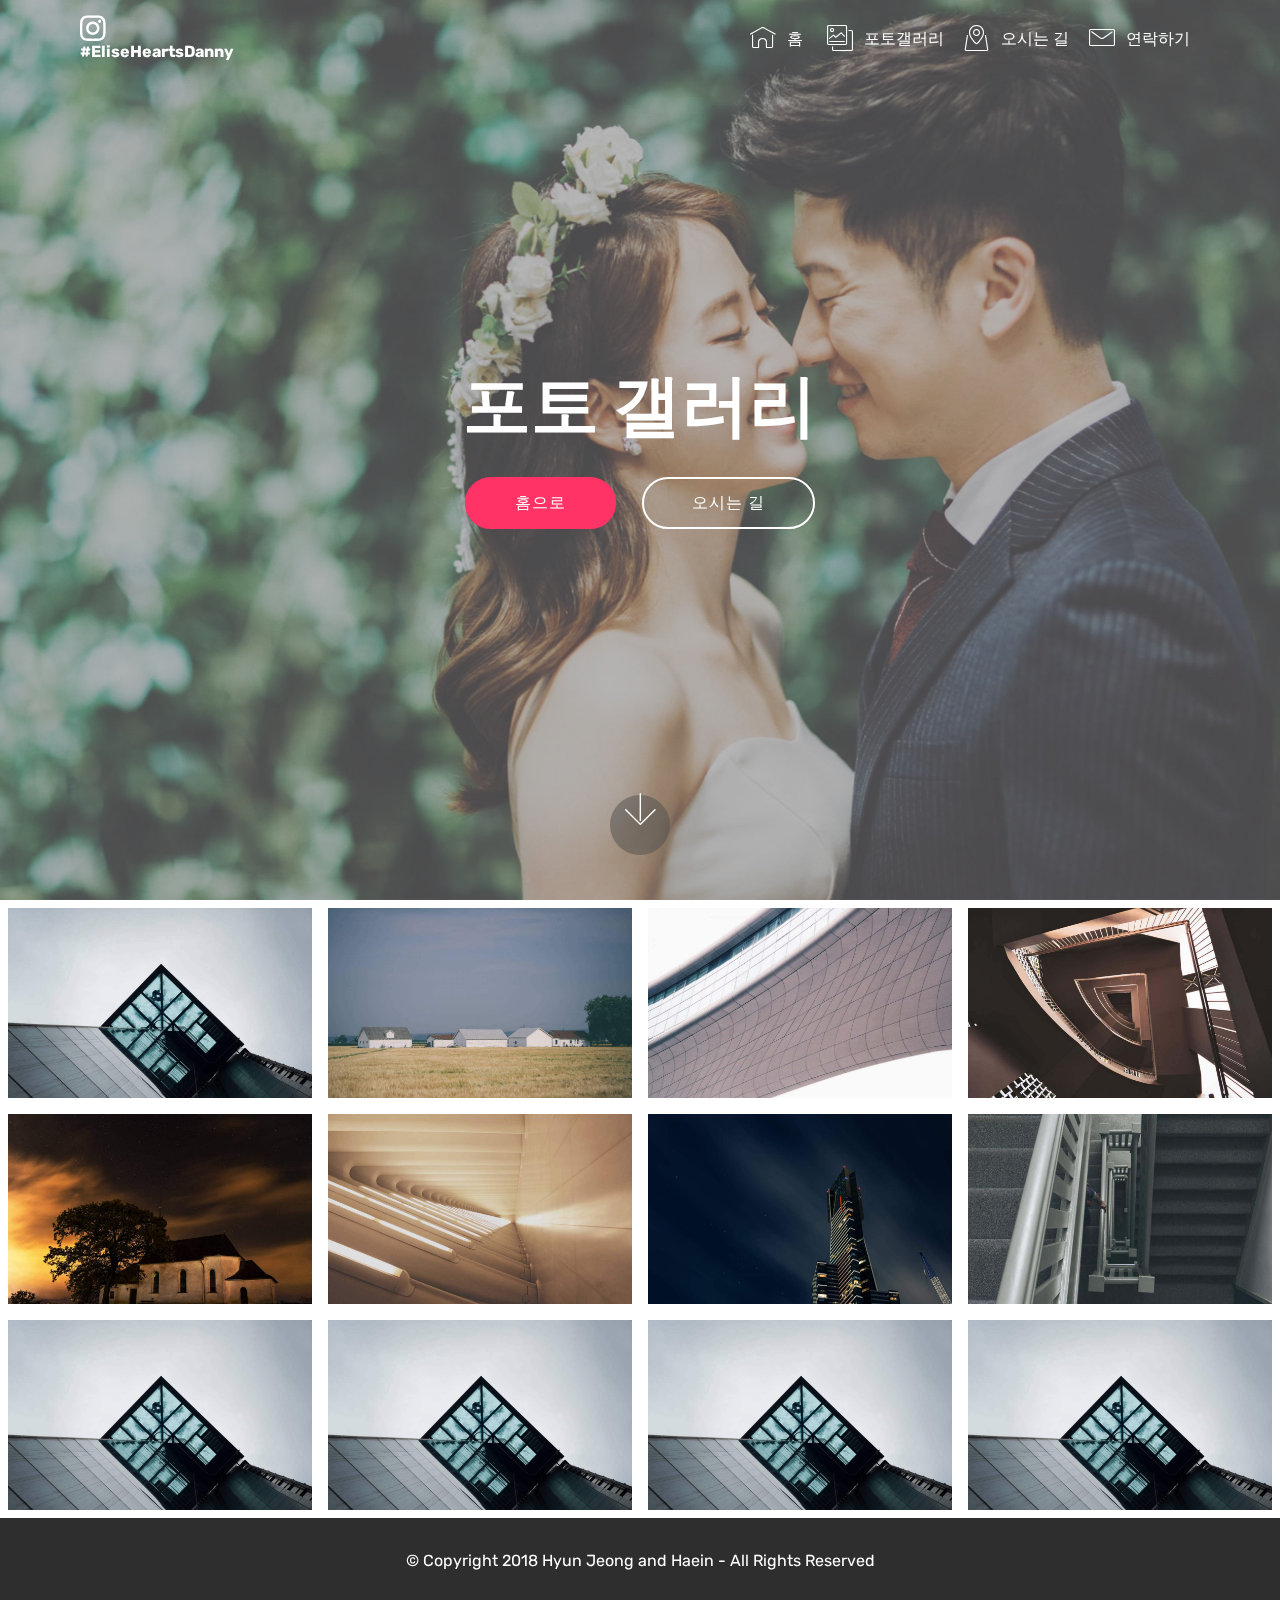
==== page.html @ a501055c "create github pages" ====
<!DOCTYPE html>
<html >
<head>
  <!-- Site made with Mobirise Website Builder v4.8.7, https://mobirise.com -->
  <meta charset="UTF-8">
  <meta http-equiv="X-UA-Compatible" content="IE=edge">
  <meta name="generator" content="Mobirise v4.8.7, mobirise.com">
  <meta name="viewport" content="width=device-width, initial-scale=1, minimum-scale=1">
  <link rel="shortcut icon" href="assets/images/logo2.png" type="image/x-icon">
  <meta name="description" content="Website Creator Description">
  <title>포토갤러리</title>
  <link rel="stylesheet" href="assets/web/assets/mobirise-icons/mobirise-icons.css">
  <link rel="stylesheet" href="assets/tether/tether.min.css">
  <link rel="stylesheet" href="assets/bootstrap/css/bootstrap.min.css">
  <link rel="stylesheet" href="assets/bootstrap/css/bootstrap-grid.min.css">
  <link rel="stylesheet" href="assets/bootstrap/css/bootstrap-reboot.min.css">
  <link rel="stylesheet" href="assets/dropdown/css/style.css">
  <link rel="stylesheet" href="assets/socicon/css/styles.css">
  <link rel="stylesheet" href="assets/theme/css/style.css">
  <link rel="stylesheet" href="assets/gallery/style.css">
  <link rel="stylesheet" href="assets/mobirise/css/mbr-additional.css" type="text/css">
  
  
  
</head>
<body>
  <section class="menu cid-r9FA1rceeF" once="menu" id="menu1-1m">

    

    <nav class="navbar navbar-expand beta-menu navbar-dropdown align-items-center navbar-fixed-top navbar-toggleable-sm bg-color transparent">
        <button class="navbar-toggler navbar-toggler-right" type="button" data-toggle="collapse" data-target="#navbarSupportedContent" aria-controls="navbarSupportedContent" aria-expanded="false" aria-label="Toggle navigation">
            <div class="hamburger">
                <span></span>
                <span></span>
                <span></span>
                <span></span>
            </div>
        </button>
        <div class="menu-logo">
            <div class="navbar-brand">
                
                <span class="navbar-caption-wrap"><a class="navbar-caption text-white display-4" href="https://www.instagram.com/eliseheartsdanny/"><span class="socicon socicon-instagram mbr-iconfont mbr-iconfont-btn"></span>
                        #EliseHeartsDanny</a></span>
            </div>
        </div>
        <div class="collapse navbar-collapse" id="navbarSupportedContent">
            <ul class="navbar-nav nav-dropdown nav-right" data-app-modern-menu="true"><li class="nav-item">
                    <a class="nav-link link text-white display-4" href="index.html">
                        <span class="mbri-home mbr-iconfont mbr-iconfont-btn"></span>홈&nbsp;</a>
                </li>
                <li class="nav-item">
                    <a class="nav-link link text-white display-4" href="page.html"><span class="mbri-photos mbr-iconfont mbr-iconfont-btn"></span>포토갤러리</a>
                </li><li class="nav-item"><a class="nav-link link text-white display-4" href="page2.html"><span class="mbri-map-pin mbr-iconfont mbr-iconfont-btn"></span>오시는 길<br></a></li><li class="nav-item"><a class="nav-link link text-white display-4" href="page4.html"><span class="mbri-letter mbr-iconfont mbr-iconfont-btn"></span>연락하기<br></a></li></ul>
            
        </div>
    </nav>
</section>

<section class="engine"><a href="https://mobirise.info/k">how to develop own website</a></section><section class="cid-ra7NnLpXkt mbr-fullscreen mbr-parallax-background" id="header2-1x">

    

    <div class="mbr-overlay" style="opacity: 0.5; background-color: rgb(118, 118, 118);"></div>

    <div class="container align-center">
        <div class="row justify-content-md-center">
            <div class="mbr-white col-md-10">
                <h1 class="mbr-section-title mbr-bold pb-3 mbr-fonts-style display-1">
                    포토 갤러리</h1>
                
                
                <div class="mbr-section-btn"><a class="btn btn-md btn-secondary display-4" href="index.html">홈으로</a>
                    <a class="btn btn-md btn-white-outline display-4" href="page2.html">오시는 길</a></div>
            </div>
        </div>
    </div>
    <div class="mbr-arrow hidden-sm-down" aria-hidden="true">
        <a href="#next">
            <i class="mbri-down mbr-iconfont"></i>
        </a>
    </div>
</section>

<section class="mbr-gallery mbr-slider-carousel cid-ra7WwvGju9" id="gallery3-25">

    

    <div>
        <div><!-- Filter --><!-- Gallery --><div class="mbr-gallery-row"><div class="mbr-gallery-layout-default"><div><div><div class="mbr-gallery-item mbr-gallery-item--p1" data-video-url="false" data-tags="Awesome"><div href="#lb-gallery3-25" data-slide-to="0" data-toggle="modal"><img src="assets/images/gallery00.jpg" alt="" title=""><span class="icon-focus"></span></div></div><div class="mbr-gallery-item mbr-gallery-item--p1" data-video-url="false" data-tags="Responsive"><div href="#lb-gallery3-25" data-slide-to="1" data-toggle="modal"><img src="assets/images/gallery01.jpg" alt="" title=""><span class="icon-focus"></span></div></div><div class="mbr-gallery-item mbr-gallery-item--p1" data-video-url="false" data-tags="Creative"><div href="#lb-gallery3-25" data-slide-to="2" data-toggle="modal"><img src="assets/images/gallery02.jpg" alt="" title=""><span class="icon-focus"></span></div></div><div class="mbr-gallery-item mbr-gallery-item--p1" data-video-url="false" data-tags="Animated"><div href="#lb-gallery3-25" data-slide-to="3" data-toggle="modal"><img src="assets/images/gallery03.jpg" alt="" title=""><span class="icon-focus"></span></div></div><div class="mbr-gallery-item mbr-gallery-item--p1" data-video-url="false" data-tags="Awesome"><div href="#lb-gallery3-25" data-slide-to="4" data-toggle="modal"><img src="assets/images/gallery04.jpg" alt="" title=""><span class="icon-focus"></span></div></div><div class="mbr-gallery-item mbr-gallery-item--p1" data-video-url="false" data-tags="Awesome"><div href="#lb-gallery3-25" data-slide-to="5" data-toggle="modal"><img src="assets/images/gallery05.jpg" alt="" title=""><span class="icon-focus"></span></div></div><div class="mbr-gallery-item mbr-gallery-item--p1" data-video-url="false" data-tags="Responsive"><div href="#lb-gallery3-25" data-slide-to="6" data-toggle="modal"><img src="assets/images/gallery06.jpg" alt="" title=""><span class="icon-focus"></span></div></div><div class="mbr-gallery-item mbr-gallery-item--p1" data-video-url="false" data-tags="Animated"><div href="#lb-gallery3-25" data-slide-to="7" data-toggle="modal"><img src="assets/images/gallery07.jpg" alt="" title=""><span class="icon-focus"></span></div></div><div class="mbr-gallery-item mbr-gallery-item--p1" data-video-url="false" data-tags="Awesome"><div href="#lb-gallery3-25" data-slide-to="8" data-toggle="modal"><img src="assets/images/gallery00.jpg" alt="" title=""><span class="icon-focus"></span></div></div><div class="mbr-gallery-item mbr-gallery-item--p1" data-video-url="false" data-tags="Awesome"><div href="#lb-gallery3-25" data-slide-to="9" data-toggle="modal"><img src="assets/images/gallery00.jpg" alt="" title=""><span class="icon-focus"></span></div></div><div class="mbr-gallery-item mbr-gallery-item--p1" data-video-url="false" data-tags="Awesome"><div href="#lb-gallery3-25" data-slide-to="10" data-toggle="modal"><img src="assets/images/gallery00.jpg" alt="" title=""><span class="icon-focus"></span></div></div><div class="mbr-gallery-item mbr-gallery-item--p1" data-video-url="false" data-tags="Awesome"><div href="#lb-gallery3-25" data-slide-to="11" data-toggle="modal"><img src="assets/images/gallery00.jpg" alt="" title=""><span class="icon-focus"></span></div></div></div></div><div class="clearfix"></div></div></div><!-- Lightbox --><div data-app-prevent-settings="" class="mbr-slider modal fade carousel slide" tabindex="-1" data-keyboard="true" data-interval="false" id="lb-gallery3-25"><div class="modal-dialog"><div class="modal-content"><div class="modal-body"><div class="carousel-inner"><div class="carousel-item"><img src="assets/images/gallery00.jpg" alt="" title=""></div><div class="carousel-item"><img src="assets/images/gallery01.jpg" alt="" title=""></div><div class="carousel-item"><img src="assets/images/gallery02.jpg" alt="" title=""></div><div class="carousel-item"><img src="assets/images/gallery03.jpg" alt="" title=""></div><div class="carousel-item"><img src="assets/images/gallery04.jpg" alt="" title=""></div><div class="carousel-item"><img src="assets/images/gallery05.jpg" alt="" title=""></div><div class="carousel-item"><img src="assets/images/gallery06.jpg" alt="" title=""></div><div class="carousel-item"><img src="assets/images/gallery07.jpg" alt="" title=""></div><div class="carousel-item"><img src="assets/images/gallery00.jpg" alt="" title=""></div><div class="carousel-item"><img src="assets/images/gallery00.jpg" alt="" title=""></div><div class="carousel-item"><img src="assets/images/gallery00.jpg" alt="" title=""></div><div class="carousel-item active"><img src="assets/images/gallery00.jpg" alt="" title=""></div></div><a class="carousel-control carousel-control-prev" role="button" data-slide="prev" href="#lb-gallery3-25"><span class="mbri-left mbr-iconfont" aria-hidden="true"></span><span class="sr-only">Previous</span></a><a class="carousel-control carousel-control-next" role="button" data-slide="next" href="#lb-gallery3-25"><span class="mbri-right mbr-iconfont" aria-hidden="true"></span><span class="sr-only">Next</span></a><a class="close" href="#" role="button" data-dismiss="modal"><span class="sr-only">Close</span></a></div></div></div></div></div>
    </div>

</section>

<section once="" class="cid-ra81vtToB8" id="footer6-2b">

    

    

    <div class="container">
        <div class="media-container-row align-center mbr-white">
            <div class="col-12">
                <p class="mbr-text mb-0 mbr-fonts-style display-7">
                    © Copyright 2018 Hyun Jeong and Haein - All Rights Reserved
                </p>
            </div>
        </div>
    </div>
</section>


  <script src="assets/web/assets/jquery/jquery.min.js"></script>
  <script src="assets/popper/popper.min.js"></script>
  <script src="assets/tether/tether.min.js"></script>
  <script src="assets/bootstrap/js/bootstrap.min.js"></script>
  <script src="assets/smoothscroll/smooth-scroll.js"></script>
  <script src="assets/dropdown/js/script.min.js"></script>
  <script src="assets/touchswipe/jquery.touch-swipe.min.js"></script>
  <script src="assets/masonry/masonry.pkgd.min.js"></script>
  <script src="assets/imagesloaded/imagesloaded.pkgd.min.js"></script>
  <script src="assets/bootstrapcarouselswipe/bootstrap-carousel-swipe.js"></script>
  <script src="assets/vimeoplayer/jquery.mb.vimeo_player.js"></script>
  <script src="assets/parallax/jarallax.min.js"></script>
  <script src="assets/theme/js/script.js"></script>
  <script src="assets/gallery/player.min.js"></script>
  <script src="assets/gallery/script.js"></script>
  <script src="assets/slidervideo/script.js"></script>
  
  
</body>
</html>
---- assets/web/assets/mobirise-icons/mobirise-icons.css ----
@font-face {
  font-family: 'MobiriseIcons';
  src:  url('mobirise-icons.eot?spat4u');
  src:  url('mobirise-icons.eot?spat4u#iefix') format('embedded-opentype'),
    url('mobirise-icons.ttf?spat4u') format('truetype'),
    url('mobirise-icons.woff?spat4u') format('woff'),
    url('mobirise-icons.svg?spat4u#MobiriseIcons') format('svg');
  font-weight: normal;
  font-style: normal;
}

[class^="mbri-"], [class*=" mbri-"] {
  /* use !important to prevent issues with browser extensions that change fonts */
  font-family: MobiriseIcons !important;
  speak: none;
  font-style: normal;
  font-weight: normal;
  font-variant: normal;
  text-transform: none;
  line-height: 1;

  /* Better Font Rendering =========== */
  -webkit-font-smoothing: antialiased;
  -moz-osx-font-smoothing: grayscale;
}

.mbri-add-submenu:before {
  content: "\e900";
}
.mbri-alert:before {
  content: "\e901";
}
.mbri-align-center:before {
  content: "\e902";
}
.mbri-align-justify:before {
  content: "\e903";
}
.mbri-align-left:before {
  content: "\e904";
}
.mbri-align-right:before {
  content: "\e905";
}
.mbri-android:before {
  content: "\e906";
}
.mbri-apple:before {
  content: "\e907";
}
.mbri-arrow-down:before {
  content: "\e908";
}
.mbri-arrow-next:before {
  content: "\e909";
}
.mbri-arrow-prev:before {
  content: "\e90a";
}
.mbri-arrow-up:before {
  content: "\e90b";
}
.mbri-bold:before {
  content: "\e90c";
}
.mbri-bookmark:before {
  content: "\e90d";
}
.mbri-bootstrap:before {
  content: "\e90e";
}
.mbri-briefcase:before {
  content: "\e90f";
}
.mbri-browse:before {
  content: "\e910";
}
.mbri-bulleted-list:before {
  content: "\e911";
}
.mbri-calendar:before {
  content: "\e912";
}
.mbri-camera:before {
  content: "\e913";
}
.mbri-cart-add:before {
  content: "\e914";
}
.mbri-cart-full:before {
  content: "\e915";
}
.mbri-cash:before {
  content: "\e916";
}
.mbri-change-style:before {
  content: "\e917";
}
.mbri-chat:before {
  content: "\e918";
}
.mbri-clock:before {
  content: "\e919";
}
.mbri-close:before {
  content: "\e91a";
}
.mbri-cloud:before {
  content: "\e91b";
}
.mbri-code:before {
  content: "\e91c";
}
.mbri-contact-form:before {
  content: "\e91d";
}
.mbri-credit-card:before {
  content: "\e91e";
}
.mbri-cursor-click:before {
  content: "\e91f";
}
.mbri-cust-feedback:before {
  content: "\e920";
}
.mbri-database:before {
  content: "\e921";
}
.mbri-delivery:before {
  content: "\e922";
}
.mbri-desktop:before {
  content: "\e923";
}
.mbri-devices:before {
  content: "\e924";
}
.mbri-down:before {
  content: "\e925";
}
.mbri-download:before {
  content: "\e989";
}
.mbri-drag-n-drop:before {
  content: "\e927";
}
.mbri-drag-n-drop2:before {
  content: "\e928";
}
.mbri-edit:before {
  content: "\e929";
}
.mbri-edit2:before {
  content: "\e92a";
}
.mbri-error:before {
  content: "\e92b";
}
.mbri-extension:before {
  content: "\e92c";
}
.mbri-features:before {
  content: "\e92d";
}
.mbri-file:before {
  content: "\e92e";
}
.mbri-flag:before {
  content: "\e92f";
}
.mbri-folder:before {
  content: "\e930";
}
.mbri-gift:before {
  content: "\e931";
}
.mbri-github:before {
  content: "\e932";
}
.mbri-globe:before {
  content: "\e933";
}
.mbri-globe-2:before {
  content: "\e934";
}
.mbri-growing-chart:before {
  content: "\e935";
}
.mbri-hearth:before {
  content: "\e936";
}
.mbri-help:before {
  content: "\e937";
}
.mbri-home:before {
  content: "\e938";
}
.mbri-hot-cup:before {
  content: "\e939";
}
.mbri-idea:before {
  content: "\e93a";
}
.mbri-image-gallery:before {
  content: "\e93b";
}
.mbri-image-slider:before {
  content: "\e93c";
}
.mbri-info:before {
  content: "\e93d";
}
.mbri-italic:before {
  content: "\e93e";
}
.mbri-key:before {
  content: "\e93f";
}
.mbri-laptop:before {
  content: "\e940";
}
.mbri-layers:before {
  content: "\e941";
}
.mbri-left-right:before {
  content: "\e942";
}
.mbri-left:before {
  content: "\e943";
}
.mbri-letter:before {
  content: "\e944";
}
.mbri-like:before {
  content: "\e945";
}
.mbri-link:before {
  content: "\e946";
}
.mbri-lock:before {
  content: "\e947";
}
.mbri-login:before {
  content: "\e948";
}
.mbri-logout:before {
  content: "\e949";
}
.mbri-magic-stick:before {
  content: "\e94a";
}
.mbri-map-pin:before {
  content: "\e94b";
}
.mbri-menu:before {
  content: "\e94c";
}
.mbri-mobile:before {
  content: "\e94d";
}
.mbri-mobile2:before {
  content: "\e94e";
}
.mbri-mobirise:before {
  content: "\e94f";
}
.mbri-more-horizontal:before {
  content: "\e950";
}
.mbri-more-vertical:before {
  content: "\e951";
}
.mbri-music:before {
  content: "\e952";
}
.mbri-new-file:before {
  content: "\e953";
}
.mbri-numbered-list:before {
  content: "\e954";
}
.mbri-opened-folder:before {
  content: "\e955";
}
.mbri-pages:before {
  content: "\e956";
}
.mbri-paper-plane:before {
  content: "\e957";
}
.mbri-paperclip:before {
  content: "\e958";
}
.mbri-photo:before {
  content: "\e959";
}
.mbri-photos:before {
  content: "\e95a";
}
.mbri-pin:before {
  content: "\e95b";
}
.mbri-play:before {
  content: "\e95c";
}
.mbri-plus:before {
  content: "\e95d";
}
.mbri-preview:before {
  content: "\e95e";
}
.mbri-print:before {
  content: "\e95f";
}
.mbri-protect:before {
  content: "\e960";
}
.mbri-question:before {
  content: "\e961";
}
.mbri-quote-left:before {
  content: "\e962";
}
.mbri-quote-right:before {
  content: "\e963";
}
.mbri-refresh:before {
  content: "\e964";
}
.mbri-responsive:before {
  content: "\e965";
}
.mbri-right:before {
  content: "\e966";
}
.mbri-rocket:before {
  content: "\e967";
}
.mbri-sad-face:before {
  content: "\e968";
}
.mbri-sale:before {
  content: "\e969";
}
.mbri-save:before {
  content: "\e96a";
}
.mbri-search:before {
  content: "\e96b";
}
.mbri-setting:before {
  content: "\e96c";
}
.mbri-setting2:before {
  content: "\e96d";
}
.mbri-setting3:before {
  content: "\e96e";
}
.mbri-share:before {
  content: "\e96f";
}
.mbri-shopping-bag:before {
  content: "\e970";
}
.mbri-shopping-basket:before {
  content: "\e971";
}
.mbri-shopping-cart:before {
  content: "\e972";
}
.mbri-sites:before {
  content: "\e973";
}
.mbri-smile-face:before {
  content: "\e974";
}
.mbri-speed:before {
  content: "\e975";
}
.mbri-star:before {
  content: "\e976";
}
.mbri-success:before {
  content: "\e977";
}
.mbri-sun:before {
  content: "\e978";
}
.mbri-sun2:before {
  content: "\e979";
}
.mbri-tablet:before {
  content: "\e97a";
}
.mbri-tablet-vertical:before {
  content: "\e97b";
}
.mbri-target:before {
  content: "\e97c";
}
.mbri-timer:before {
  content: "\e97d";
}
.mbri-to-ftp:before {
  content: "\e97e";
}
.mbri-to-local-drive:before {
  content: "\e97f";
}
.mbri-touch-swipe:before {
  content: "\e980";
}
.mbri-touch:before {
  content: "\e981";
}
.mbri-trash:before {
  content: "\e982";
}
.mbri-underline:before {
  content: "\e983";
}
.mbri-unlink:before {
  content: "\e984";
}
.mbri-unlock:before {
  content: "\e985";
}
.mbri-up-down:before {
  content: "\e986";
}
.mbri-up:before {
  content: "\e987";
}
.mbri-update:before {
  content: "\e988";
}
.mbri-upload:before {
 content: "\e926"; 
}
.mbri-user:before {
  content: "\e98a";
}
.mbri-user2:before {
  content: "\e98b";
}
.mbri-users:before {
  content: "\e98c";
}
.mbri-video:before {
  content: "\e98d";
}
.mbri-video-play:before {
  content: "\e98e";
}
.mbri-watch:before {
  content: "\e98f";
}
.mbri-website-theme:before {
  content: "\e990";
}
.mbri-wifi:before {
  content: "\e991";
}
.mbri-windows:before {
  content: "\e992";
}
.mbri-zoom-out:before {
  content: "\e993";
}
.mbri-redo:before {
  content: "\e994";
}
.mbri-undo:before {
  content: "\e995";
}
---- assets/dropdown/css/style.css ----
.navbar-dropdown {
  left: 0;
  padding: 0;
  position: absolute;
  right: 0;
  top: 0;
  transition: all 0.45s ease;
  z-index: 1030;
  background: #282828; }
  .navbar-dropdown .navbar-logo {
    margin-right: 0.8rem;
    transition: margin 0.3s ease-in-out;
    vertical-align: middle; }
    .navbar-dropdown .navbar-logo img {
      height: 3.125rem;
      transition: all 0.3s ease-in-out; }
    .navbar-dropdown .navbar-logo.mbr-iconfont {
      font-size: 3.125rem;
      line-height: 3.125rem; }
  .navbar-dropdown .navbar-caption {
    font-weight: 700;
    white-space: normal;
    vertical-align: -4px;
    line-height: 3.125rem !important; }
    .navbar-dropdown .navbar-caption, .navbar-dropdown .navbar-caption:hover {
      color: inherit;
      text-decoration: none; }
  .navbar-dropdown .mbr-iconfont + .navbar-caption {
    vertical-align: -1px; }
  .navbar-dropdown.navbar-fixed-top {
    position: fixed; }
  .navbar-dropdown .navbar-brand span {
    vertical-align: -4px; }
  .navbar-dropdown.bg-color.transparent {
    background: none; }
  .navbar-dropdown.navbar-short .navbar-brand {
    padding: 0.625rem 0; }
    .navbar-dropdown.navbar-short .navbar-brand span {
      vertical-align: -1px; }
  .navbar-dropdown.navbar-short .navbar-caption {
    line-height: 2.375rem !important;
    vertical-align: -2px; }
  .navbar-dropdown.navbar-short .navbar-logo {
    margin-right: 0.5rem; }
    .navbar-dropdown.navbar-short .navbar-logo img {
      height: 2.375rem; }
    .navbar-dropdown.navbar-short .navbar-logo.mbr-iconfont {
      font-size: 2.375rem;
      line-height: 2.375rem; }
  .navbar-dropdown.navbar-short .mbr-table-cell {
    height: 3.625rem; }
  .navbar-dropdown .navbar-close {
    left: 0.6875rem;
    position: fixed;
    top: 0.75rem;
    z-index: 1000; }
  .navbar-dropdown .hamburger-icon {
    content: "";
    display: inline-block;
    vertical-align: middle;
    width: 16px;
    -webkit-box-shadow: 0 -6px 0 1px #282828,0 0 0 1px #282828,0 6px 0 1px #282828;
    -moz-box-shadow: 0 -6px 0 1px #282828,0 0 0 1px #282828,0 6px 0 1px #282828;
    box-shadow: 0 -6px 0 1px #282828,0 0 0 1px #282828,0 6px 0 1px #282828; }

.dropdown-menu .dropdown-toggle[data-toggle="dropdown-submenu"]::after {
  border-bottom: 0.35em solid transparent;
  border-left: 0.35em solid;
  border-right: 0;
  border-top: 0.35em solid transparent;
  margin-left: 0.3rem; }

.dropdown-menu .dropdown-item:focus {
  outline: 0; }

.nav-dropdown {
  font-size: 0.75rem;
  font-weight: 500;
  height: auto !important; }
  .nav-dropdown .nav-btn {
    padding-left: 1rem; }
  .nav-dropdown .link {
    margin: .667em 1.667em;
    font-weight: 500;
    padding: 0;
    transition: color .2s ease-in-out; }
    .nav-dropdown .link.dropdown-toggle {
      margin-right: 2.583em; }
      .nav-dropdown .link.dropdown-toggle::after {
        margin-left: .25rem;
        border-top: 0.35em solid;
        border-right: 0.35em solid transparent;
        border-left: 0.35em solid transparent;
        border-bottom: 0; }
      .nav-dropdown .link.dropdown-toggle[aria-expanded="true"] {
        margin: 0;
        padding: 0.667em 3.263em  0.667em 1.667em; }
  .nav-dropdown .link::after,
  .nav-dropdown .dropdown-item::after {
    color: inherit; }
  .nav-dropdown .btn {
    font-size: 0.75rem;
    font-weight: 700;
    letter-spacing: 0;
    margin-bottom: 0;
    padding-left: 1.25rem;
    padding-right: 1.25rem; }
  .nav-dropdown .dropdown-menu {
    border-radius: 0;
    border: 0;
    left: 0;
    margin: 0;
    padding-bottom: 1.25rem;
    padding-top: 1.25rem;
    position: relative; }
  .nav-dropdown .dropdown-submenu {
    margin-left: 0.125rem;
    top: 0; }
  .nav-dropdown .dropdown-item {
    font-weight: 500;
    line-height: 2;
    padding: 0.3846em 4.615em 0.3846em 1.5385em;
    position: relative;
    transition: color .2s ease-in-out, background-color .2s ease-in-out; }
    .nav-dropdown .dropdown-item::after {
      margin-top: -0.3077em;
      position: absolute;
      right: 1.1538em;
      top: 50%; }
    .nav-dropdown .dropdown-item:focus, .nav-dropdown .dropdown-item:hover {
      background: none; }

@media (max-width: 767px) {
  .nav-dropdown.navbar-toggleable-sm {
    bottom: 0;
    display: none;
    left: 0;
    overflow-x: hidden;
    position: fixed;
    top: 0;
    transform: translateX(-100%);
    -ms-transform: translateX(-100%);
    -webkit-transform: translateX(-100%);
    width: 18.75rem;
    z-index: 999; } }
.nav-dropdown.navbar-toggleable-xl {
  bottom: 0;
  display: none;
  left: 0;
  overflow-x: hidden;
  position: fixed;
  top: 0;
  transform: translateX(-100%);
  -ms-transform: translateX(-100%);
  -webkit-transform: translateX(-100%);
  width: 18.75rem;
  z-index: 999; }

.nav-dropdown-sm {
  display: block !important;
  overflow-x: hidden;
  overflow: auto;
  padding-top: 3.875rem; }
  .nav-dropdown-sm::after {
    content: "";
    display: block;
    height: 3rem;
    width: 100%; }
  .nav-dropdown-sm.collapse.in ~ .navbar-close {
    display: block !important; }
  .nav-dropdown-sm.collapsing, .nav-dropdown-sm.collapse.in {
    transform: translateX(0);
    -ms-transform: translateX(0);
    -webkit-transform: translateX(0);
    transition: all 0.25s ease-out;
    -webkit-transition: all 0.25s ease-out;
    background: #282828; }
  .nav-dropdown-sm.collapsing[aria-expanded="false"] {
    transform: translateX(-100%);
    -ms-transform: translateX(-100%);
    -webkit-transform: translateX(-100%); }
  .nav-dropdown-sm .nav-item {
    display: block;
    margin-left: 0 !important;
    padding-left: 0; }
  .nav-dropdown-sm .link,
  .nav-dropdown-sm .dropdown-item {
    border-top: 1px dotted rgba(255, 255, 255, 0.1);
    font-size: 0.8125rem;
    line-height: 1.6;
    margin: 0 !important;
    padding: 0.875rem 2.4rem 0.875rem 1.5625rem !important;
    position: relative;
    white-space: normal; }
    .nav-dropdown-sm .link:focus, .nav-dropdown-sm .link:hover,
    .nav-dropdown-sm .dropdown-item:focus,
    .nav-dropdown-sm .dropdown-item:hover {
      background: rgba(0, 0, 0, 0.2) !important;
      color: #c0a375; }
  .nav-dropdown-sm .nav-btn {
    position: relative;
    padding: 1.5625rem 1.5625rem 0 1.5625rem; }
    .nav-dropdown-sm .nav-btn::before {
      border-top: 1px dotted rgba(255, 255, 255, 0.1);
      content: "";
      left: 0;
      position: absolute;
      top: 0;
      width: 100%; }
    .nav-dropdown-sm .nav-btn + .nav-btn {
      padding-top: 0.625rem; }
      .nav-dropdown-sm .nav-btn + .nav-btn::before {
        display: none; }
  .nav-dropdown-sm .btn {
    padding: 0.625rem 0; }
  .nav-dropdown-sm .dropdown-toggle[data-toggle="dropdown-submenu"]::after {
    margin-left: .25rem;
    border-top: 0.35em solid;
    border-right: 0.35em solid transparent;
    border-left: 0.35em solid transparent;
    border-bottom: 0; }
  .nav-dropdown-sm .dropdown-toggle[data-toggle="dropdown-submenu"][aria-expanded="true"]::after {
    border-top: 0;
    border-right: 0.35em solid transparent;
    border-left: 0.35em solid transparent;
    border-bottom: 0.35em solid; }
  .nav-dropdown-sm .dropdown-menu {
    margin: 0;
    padding: 0;
    position: relative;
    top: 0;
    left: 0;
    width: 100%;
    border: 0;
    float: none;
    border-radius: 0;
    background: none; }
  .nav-dropdown-sm .dropdown-submenu {
    left: 100%;
    margin-left: 0.125rem;
    margin-top: -1.25rem;
    top: 0; }

.navbar-toggleable-sm .nav-dropdown .dropdown-menu {
  position: absolute; }

.navbar-toggleable-sm .nav-dropdown .dropdown-submenu {
  left: 100%;
  margin-left: 0.125rem;
  margin-top: -1.25rem;
  top: 0; }

.navbar-toggleable-sm.opened .nav-dropdown .dropdown-menu {
  position: relative; }

.navbar-toggleable-sm.opened .nav-dropdown .dropdown-submenu {
  left: 0;
  margin-left: 00rem;
  margin-top: 0rem;
  top: 0; }

.is-builder .nav-dropdown.collapsing {
  transition: none !important; }

/*# sourceMappingURL=style.css.map */
---- assets/socicon/css/styles.css ----
@charset "UTF-8";

@font-face {
  font-family: "socicon";
  src:url("../fonts/socicon.eot");
  src:url("../fonts/socicon.eot?#iefix") format("embedded-opentype"),
    url("../fonts/socicon.woff") format("woff"),
    url("../fonts/socicon.ttf") format("truetype"),
    url("../fonts/socicon.svg#socicon") format("svg");
  font-weight: normal;
  font-style: normal;

}

[data-icon]:before {
  font-family: "socicon" !important;
  content: attr(data-icon);
  font-style: normal !important;
  font-weight: normal !important;
  font-variant: normal !important;
  text-transform: none !important;
  speak: none;
  line-height: 1;
  -webkit-font-smoothing: antialiased;
  -moz-osx-font-smoothing: grayscale;
}

[class^="socicon-"]:before,
[class*=" socicon-"]:before {
  font-family: "socicon" !important;
  font-style: normal !important;
  font-weight: normal !important;
  font-variant: normal !important;
  text-transform: none !important;
  speak: none;
  line-height: 1;
  -webkit-font-smoothing: antialiased;
  -moz-osx-font-smoothing: grayscale;
}

.socicon-modelmayhem:before {
  content: "\e000";
}
.socicon-mixcloud:before {
  content: "\e001";
}
.socicon-drupal:before {
  content: "\e002";
}
.socicon-swarm:before {
  content: "\e003";
}
.socicon-istock:before {
  content: "\e004";
}
.socicon-yammer:before {
  content: "\e005";
}
.socicon-ello:before {
  content: "\e006";
}
.socicon-stackoverflow:before {
  content: "\e007";
}
.socicon-persona:before {
  content: "\e008";
}
.socicon-triplej:before {
  content: "\e009";
}
.socicon-houzz:before {
  content: "\e00a";
}
.socicon-rss:before {
  content: "\e00b";
}
.socicon-paypal:before {
  content: "\e00c";
}
.socicon-odnoklassniki:before {
  content: "\e00d";
}
.socicon-airbnb:before {
  content: "\e00e";
}
.socicon-periscope:before {
  content: "\e00f";
}
.socicon-outlook:before {
  content: "\e010";
}
.socicon-coderwall:before {
  content: "\e011";
}
.socicon-tripadvisor:before {
  content: "\e012";
}
.socicon-appnet:before {
  content: "\e013";
}
.socicon-goodreads:before {
  content: "\e014";
}
.socicon-tripit:before {
  content: "\e015";
}
.socicon-lanyrd:before {
  content: "\e016";
}
.socicon-slideshare:before {
  content: "\e017";
}
.socicon-buffer:before {
  content: "\e018";
}
.socicon-disqus:before {
  content: "\e019";
}
.socicon-vkontakte:before {
  content: "\e01a";
}
.socicon-whatsapp:before {
  content: "\e01b";
}
.socicon-patreon:before {
  content: "\e01c";
}
.socicon-storehouse:before {
  content: "\e01d";
}
.socicon-pocket:before {
  content: "\e01e";
}
.socicon-mail:before {
  content: "\e01f";
}
.socicon-blogger:before {
  content: "\e020";
}
.socicon-technorati:before {
  content: "\e021";
}
.socicon-reddit:before {
  content: "\e022";
}
.socicon-dribbble:before {
  content: "\e023";
}
.socicon-stumbleupon:before {
  content: "\e024";
}
.socicon-digg:before {
  content: "\e025";
}
.socicon-envato:before {
  content: "\e026";
}
.socicon-behance:before {
  content: "\e027";
}
.socicon-delicious:before {
  content: "\e028";
}
.socicon-deviantart:before {
  content: "\e029";
}
.socicon-forrst:before {
  content: "\e02a";
}
.socicon-play:before {
  content: "\e02b";
}
.socicon-zerply:before {
  content: "\e02c";
}
.socicon-wikipedia:before {
  content: "\e02d";
}
.socicon-apple:before {
  content: "\e02e";
}
.socicon-flattr:before {
  content: "\e02f";
}
.socicon-github:before {
  content: "\e030";
}
.socicon-renren:before {
  content: "\e031";
}
.socicon-friendfeed:before {
  content: "\e032";
}
.socicon-newsvine:before {
  content: "\e033";
}
.socicon-identica:before {
  content: "\e034";
}
.socicon-bebo:before {
  content: "\e035";
}
.socicon-zynga:before {
  content: "\e036";
}
.socicon-steam:before {
  content: "\e037";
}
.socicon-xbox:before {
  content: "\e038";
}
.socicon-windows:before {
  content: "\e039";
}
.socicon-qq:before {
  content: "\e03a";
}
.socicon-douban:before {
  content: "\e03b";
}
.socicon-meetup:before {
  content: "\e03c";
}
.socicon-playstation:before {
  content: "\e03d";
}
.socicon-android:before {
  content: "\e03e";
}
.socicon-snapchat:before {
  content: "\e03f";
}
.socicon-twitter:before {
  content: "\e040";
}
.socicon-facebook:before {
  content: "\e041";
}
.socicon-googleplus:before {
  content: "\e042";
}
.socicon-pinterest:before {
  content: "\e043";
}
.socicon-foursquare:before {
  content: "\e044";
}
.socicon-yahoo:before {
  content: "\e045";
}
.socicon-skype:before {
  content: "\e046";
}
.socicon-yelp:before {
  content: "\e047";
}
.socicon-feedburner:before {
  content: "\e048";
}
.socicon-linkedin:before {
  content: "\e049";
}
.socicon-viadeo:before {
  content: "\e04a";
}
.socicon-xing:before {
  content: "\e04b";
}
.socicon-myspace:before {
  content: "\e04c";
}
.socicon-soundcloud:before {
  content: "\e04d";
}
.socicon-spotify:before {
  content: "\e04e";
}
.socicon-grooveshark:before {
  content: "\e04f";
}
.socicon-lastfm:before {
  content: "\e050";
}
.socicon-youtube:before {
  content: "\e051";
}
.socicon-vimeo:before {
  content: "\e052";
}
.socicon-dailymotion:before {
  content: "\e053";
}
.socicon-vine:before {
  content: "\e054";
}
.socicon-flickr:before {
  content: "\e055";
}
.socicon-500px:before {
  content: "\e056";
}
.socicon-wordpress:before {
  content: "\e058";
}
.socicon-tumblr:before {
  content: "\e059";
}
.socicon-twitch:before {
  content: "\e05a";
}
.socicon-8tracks:before {
  content: "\e05b";
}
.socicon-amazon:before {
  content: "\e05c";
}
.socicon-icq:before {
  content: "\e05d";
}
.socicon-smugmug:before {
  content: "\e05e";
}
.socicon-ravelry:before {
  content: "\e05f";
}
.socicon-weibo:before {
  content: "\e060";
}
.socicon-baidu:before {
  content: "\e061";
}
.socicon-angellist:before {
  content: "\e062";
}
.socicon-ebay:before {
  content: "\e063";
}
.socicon-imdb:before {
  content: "\e064";
}
.socicon-stayfriends:before {
  content: "\e065";
}
.socicon-residentadvisor:before {
  content: "\e066";
}
.socicon-google:before {
  content: "\e067";
}
.socicon-yandex:before {
  content: "\e068";
}
.socicon-sharethis:before {
  content: "\e069";
}
.socicon-bandcamp:before {
  content: "\e06a";
}
.socicon-itunes:before {
  content: "\e06b";
}
.socicon-deezer:before {
  content: "\e06c";
}
.socicon-telegram:before {
  content: "\e06e";
}
.socicon-openid:before {
  content: "\e06f";
}
.socicon-amplement:before {
  content: "\e070";
}
.socicon-viber:before {
  content: "\e071";
}
.socicon-zomato:before {
  content: "\e072";
}
.socicon-draugiem:before {
  content: "\e074";
}
.socicon-endomodo:before {
  content: "\e075";
}
.socicon-filmweb:before {
  content: "\e076";
}
.socicon-stackexchange:before {
  content: "\e077";
}
.socicon-wykop:before {
  content: "\e078";
}
.socicon-teamspeak:before {
  content: "\e079";
}
.socicon-teamviewer:before {
  content: "\e07a";
}
.socicon-ventrilo:before {
  content: "\e07b";
}
.socicon-younow:before {
  content: "\e07c";
}
.socicon-raidcall:before {
  content: "\e07d";
}
.socicon-mumble:before {
  content: "\e07e";
}
.socicon-medium:before {
  content: "\e06d";
}
.socicon-bebee:before {
  content: "\e07f";
}
.socicon-hitbox:before {
  content: "\e080";
}
.socicon-reverbnation:before {
  content: "\e081";
}
.socicon-formulr:before {
  content: "\e082";
}
.socicon-instagram:before {
  content: "\e057";
}
.socicon-battlenet:before {
  content: "\e083";
}
.socicon-chrome:before {
  content: "\e084";
}
.socicon-discord:before {
  content: "\e086";
}
.socicon-issuu:before {
  content: "\e087";
}
.socicon-macos:before {
  content: "\e088";
}
.socicon-firefox:before {
  content: "\e089";
}
.socicon-opera:before {
  content: "\e08d";
}
.socicon-keybase:before {
  content: "\e090";
}
.socicon-alliance:before {
  content: "\e091";
}
.socicon-livejournal:before {
  content: "\e092";
}
.socicon-googlephotos:before {
  content: "\e093";
}
.socicon-horde:before {
  content: "\e094";
}
.socicon-etsy:before {
  content: "\e095";
}
.socicon-zapier:before {
  content: "\e096";
}
.socicon-google-scholar:before {
  content: "\e097";
}
.socicon-researchgate:before {
  content: "\e098";
}
.socicon-wechat:before {
  content: "\e099";
}
.socicon-strava:before {
  content: "\e09a";
}
.socicon-line:before {
  content: "\e09b";
}
.socicon-lyft:before {
  content: "\e09c";
}
.socicon-uber:before {
  content: "\e09d";
}
.socicon-songkick:before {
  content: "\e09e";
}
.socicon-viewbug:before {
  content: "\e09f";
}
.socicon-googlegroups:before {
  content: "\e0a0";
}
.socicon-quora:before {
  content: "\e073";
}
.socicon-diablo:before {
  content: "\e085";
}
.socicon-blizzard:before {
  content: "\e0a1";
}
.socicon-hearthstone:before {
  content: "\e08b";
}
.socicon-heroes:before {
  content: "\e08a";
}
.socicon-overwatch:before {
  content: "\e08c";
}
.socicon-warcraft:before {
  content: "\e08e";
}
.socicon-starcraft:before {
  content: "\e08f";
}
.socicon-beam:before {
  content: "\e0a2";
}
.socicon-curse:before {
  content: "\e0a3";
}
.socicon-player:before {
  content: "\e0a4";
}
.socicon-streamjar:before {
  content: "\e0a5";
}
.socicon-nintendo:before {
  content: "\e0a6";
}
.socicon-hellocoton:before {
  content: "\e0a7";
}
---- assets/theme/css/style.css ----
/*!
 * Mobirise v4 theme (https://mobirise.com/)
 * Copyright 2017 Mobirise
 */
section {
  background-color: #eeeeee; }

section,
.container,
.container-fluid {
  position: relative;
  word-wrap: break-word; }

a.mbr-iconfont:hover {
  text-decoration: none; }

.article .lead p, .article .lead ul, .article .lead ol, .article .lead pre, .article .lead blockquote {
  margin-bottom: 0; }

a {
  font-style: normal;
  font-weight: 400;
  cursor: pointer; }
  a, a:hover {
    text-decoration: none; }

figure {
  margin-bottom: 0; }

body {
  color: #232323; }

h1, h2, h3, h4, h5, h6,
.h1, .h2, .h3, .h4, .h5, .h6,
.display-1, .display-2, .display-3, .display-4 {
  line-height: 1;
  word-break: break-word;
  word-wrap: break-word; }

b, strong {
  font-weight: bold; }

blockquote {
  padding: 10px 0 10px 20px;
  position: relative;
  border-left: 2px solid;
  border-color: #ff3366; }

input:-webkit-autofill, input:-webkit-autofill:hover, input:-webkit-autofill:focus, input:-webkit-autofill:active {
  transition-delay: 9999s;
  transition-property: background-color, color; }

textarea[type="hidden"] {
  display: none; }

body {
  position: relative; }

section {
  background-position: 50% 50%;
  background-repeat: no-repeat;
  background-size: cover; }
  section .mbr-background-video,
  section .mbr-background-video-preview {
    position: absolute;
    bottom: 0;
    left: 0;
    right: 0;
    top: 0; }

.hidden {
  visibility: hidden; }

.mbr-z-index20 {
  z-index: 20; }

/*! Base colors */
.mbr-white {
  color: #ffffff; }

.mbr-black {
  color: #000000; }

.mbr-bg-white {
  background-color: #ffffff; }

.mbr-bg-black {
  background-color: #000000; }

/*! Text-aligns */
.align-left {
  text-align: left; }

.align-center {
  text-align: center; }

.align-right {
  text-align: right; }

@media (max-width: 767px) {
  .align-left, .align-center, .align-right, .mbr-section-btn, .mbr-section-title {
    text-align: center; } }
/*! Font-weight  */
.mbr-light {
  font-weight: 300; }

.mbr-regular {
  font-weight: 400; }

.mbr-semibold {
  font-weight: 500; }

.mbr-bold {
  font-weight: 700; }

/*! Media  */
.media-size-item {
  -webkit-flex: 1 1 auto;
  -moz-flex: 1 1 auto;
  -ms-flex: 1 1 auto;
  -o-flex: 1 1 auto;
  flex: 1 1 auto; }

.media-content {
  -webkit-flex-basis: 100%;
  flex-basis: 100%; }

.media-container-row {
  display: -ms-flexbox;
  display: -webkit-flex;
  display: flex;
  -webkit-flex-direction: row;
  -ms-flex-direction: row;
  flex-direction: row;
  -webkit-flex-wrap: wrap;
  -ms-flex-wrap: wrap;
  flex-wrap: wrap;
  -webkit-justify-content: center;
  -ms-flex-pack: center;
  justify-content: center;
  -webkit-align-content: center;
  -ms-flex-line-pack: center;
  align-content: center;
  -webkit-align-items: start;
  -ms-flex-align: start;
  align-items: start; }
  .media-container-row .media-size-item {
    width: 400px; }

.media-container-column {
  display: -ms-flexbox;
  display: -webkit-flex;
  display: flex;
  -webkit-flex-direction: column;
  -ms-flex-direction: column;
  flex-direction: column;
  -webkit-flex-wrap: wrap;
  -ms-flex-wrap: wrap;
  flex-wrap: wrap;
  -webkit-justify-content: center;
  -ms-flex-pack: center;
  justify-content: center;
  -webkit-align-content: center;
  -ms-flex-line-pack: center;
  align-content: center;
  -webkit-align-items: stretch;
  -ms-flex-align: stretch;
  align-items: stretch; }
  .media-container-column > * {
    width: 100%; }

@media (min-width: 992px) {
  .media-container-row {
    -webkit-flex-wrap: nowrap;
    -ms-flex-wrap: nowrap;
    flex-wrap: nowrap; } }
figure {
  overflow: hidden; }

figure[mbr-media-size] {
  transition: width 0.1s; }

.mbr-figure img, .mbr-figure iframe {
  display: block;
  width: 100%; }

.card {
  background-color: transparent;
  border: none; }

.card-img {
  text-align: center;
  flex-shrink: 0;
  -webkit-flex-shrink: 0; }

.media {
  max-width: 100%;
  margin: 0 auto; }

.mbr-figure {
  -ms-flex-item-align: center;
  -ms-grid-row-align: center;
  -webkit-align-self: center;
  align-self: center; }

.media-container > div {
  max-width: 100%; }

.mbr-figure img, .card-img img {
  width: 100%; }

@media (max-width: 991px) {
  .media-size-item {
    width: auto !important; }

  .media {
    width: auto; }

  .mbr-figure {
    width: 100% !important; } }
/*! Buttons */
.mbr-section-btn {
  margin-left: -.25rem;
  margin-right: -.25rem;
  font-size: 0; }

nav .mbr-section-btn {
  margin-left: 0rem;
  margin-right: 0rem; }

/*! Btn icon margin */
.btn .mbr-iconfont, .btn.btn-sm .mbr-iconfont {
  cursor: pointer;
  margin-right: 0.5rem; }

.btn.btn-md .mbr-iconfont, .btn.btn-md .mbr-iconfont {
  margin-right: 0.8rem; }

.mbr-regular {
  font-weight: 400; }

.mbr-semibold {
  font-weight: 500; }

.mbr-bold {
  font-weight: 700; }

[type="submit"] {
  -webkit-appearance: none; }

/*! Full-screen */
.mbr-fullscreen .mbr-overlay {
  min-height: 100vh; }

.mbr-fullscreen {
  display: flex;
  display: -webkit-flex;
  display: -moz-flex;
  display: -ms-flex;
  display: -o-flex;
  align-items: center;
  -webkit-align-items: center;
  min-height: 100vh;
  padding-top: 3rem;
  padding-bottom: 3rem; }

/*! Map */
.map {
  height: 25rem;
  position: relative; }
  .map iframe {
    width: 100%;
    height: 100%; }

/* Form */
.form-asterisk {
  font-family: initial;
  position: absolute;
  top: -2px;
  font-weight: normal; }

/*! Scroll to top arrow */
.mbr-arrow-up {
  bottom: 25px;
  right: 90px;
  position: fixed;
  text-align: right;
  z-index: 5000;
  color: #ffffff;
  font-size: 32px;
  transform: rotate(180deg);
  -webkit-transform: rotate(180deg); }

.mbr-arrow-up a {
  background: rgba(0, 0, 0, 0.2);
  border-radius: 3px;
  color: #fff;
  display: inline-block;
  height: 60px;
  width: 60px;
  outline-style: none !important;
  position: relative;
  text-decoration: none;
  transition: all .3s ease-in-out;
  cursor: pointer;
  text-align: center; }
  .mbr-arrow-up a:hover {
    background-color: rgba(0, 0, 0, 0.4); }
  .mbr-arrow-up a i {
    line-height: 60px; }

.mbr-arrow-up-icon {
  display: block;
  color: #fff; }

.mbr-arrow-up-icon::before {
  content: "\203a";
  display: inline-block;
  font-family: serif;
  font-size: 32px;
  line-height: 1;
  font-style: normal;
  position: relative;
  top: 6px;
  left: -4px;
  -webkit-transform: rotate(-90deg);
  transform: rotate(-90deg); }

/*! Arrow Down */
.mbr-arrow {
  position: absolute;
  bottom: 45px;
  left: 50%;
  width: 60px;
  height: 60px;
  cursor: pointer;
  background-color: rgba(80, 80, 80, 0.5);
  border-radius: 50%;
  -webkit-transform: translateX(-50%);
  transform: translateX(-50%); }
  .mbr-arrow > a {
    display: inline-block;
    text-decoration: none;
    outline-style: none;
    -webkit-animation: arrowdown 1.7s ease-in-out infinite;
    animation: arrowdown 1.7s ease-in-out infinite; }
    .mbr-arrow > a > i {
      position: absolute;
      top: -2px;
      left: 15px;
      font-size: 2rem; }

@keyframes arrowdown {
  0% {
    transform: translateY(0px);
    -webkit-transform: translateY(0px); }
  50% {
    transform: translateY(-5px);
    -webkit-transform: translateY(-5px); }
  100% {
    transform: translateY(0px);
    -webkit-transform: translateY(0px); } }
@-webkit-keyframes arrowdown {
  0% {
    transform: translateY(0px);
    -webkit-transform: translateY(0px); }
  50% {
    transform: translateY(-5px);
    -webkit-transform: translateY(-5px); }
  100% {
    transform: translateY(0px);
    -webkit-transform: translateY(0px); } }
@media (max-width: 500px) {
  .mbr-arrow-up {
    left: 50%;
    right: auto;
    transform: translateX(-50%) rotate(180deg);
    -webkit-transform: translateX(-50%) rotate(180deg); } }
/*Gradients animation*/
@keyframes gradient-animation {
  from {
    background-position: 0% 100%;
    animation-timing-function: ease-in-out; }
  to {
    background-position: 100% 0%;
    animation-timing-function: ease-in-out; } }
@-webkit-keyframes gradient-animation {
  from {
    background-position: 0% 100%;
    animation-timing-function: ease-in-out; }
  to {
    background-position: 100% 0%;
    animation-timing-function: ease-in-out; } }
.bg-gradient {
  background-size: 200% 200%;
  animation: gradient-animation 5s infinite alternate;
  -webkit-animation: gradient-animation 5s infinite alternate; }

.menu .navbar-brand {
  display: -webkit-flex; }
  .menu .navbar-brand span {
    display: flex;
    display: -webkit-flex; }
  .menu .navbar-brand .navbar-caption-wrap {
    display: -webkit-flex; }
  .menu .navbar-brand .navbar-logo img {
    display: -webkit-flex; }
@media (min-width: 768px) and (max-width: 991px) {
  .menu .navbar-toggleable-sm .navbar-nav {
    display: -webkit-box;
    display: -webkit-flex;
    display: -ms-flexbox; } }
@media (min-width: 992px) {
  .menu .navbar-nav.nav-dropdown {
    display: -webkit-flex; }
  .menu .navbar-toggleable-sm .navbar-collapse {
    display: -webkit-flex !important; } }
@media (max-width: 767px) {
  .menu .navbar-collapse {
    overflow-y: auto;
    max-height: 80vh; }
  .menu .dropdown-menu {
    max-height: 60vh;
    overflow-y: auto; } }

.navbar {
  display: -webkit-flex;
  -webkit-flex-wrap: wrap;
  -webkit-align-items: center;
  -webkit-justify-content: space-between; }

.navbar-collapse {
  -webkit-flex-basis: 100%;
  -webkit-flex-grow: 1;
  -webkit-align-items: center; }

.nav-dropdown .link {
  padding: .667em 1.667em !important;
  margin: 0 !important; }

.nav {
  display: -webkit-flex;
  -webkit-flex-wrap: wrap; }

.row {
  display: -webkit-flex;
  -webkit-flex-wrap: wrap; }

.justify-content-center {
  -webkit-justify-content: center; }

.form-inline {
  display: -webkit-flex;
  -webkit-flex-flow: row wrap;
  -webkit-align-items: center; }

.card-wrapper {
  flex: 1;
  -webkit-flex: 1; }

.carousel-control {
  z-index: 10;
  display: -webkit-flex;
  -webkit-align-items: center;
  -webkit-justify-content: center; }

.carousel-controls {
  display: -webkit-flex; }

.media {
  display: -webkit-flex; }

/*# sourceMappingURL=style.css.map */
.engine {
	position: absolute;
	text-indent: -2400px;
	text-align: center;
	padding: 0;
	top: 0;
	left: -2400px;
}
---- assets/gallery/style.css ----
/*-------

   Gallery

-------*/
.mbr-gallery .mbr-gallery-item {
  position: relative;
  display: inline-block;
  width: 25%;
  cursor: pointer; }

@media (max-width: 768px) {
  .mbr-gallery .mbr-gallery-item {
    width: 50%; } }
@media (max-width: 400px) {
  .mbr-gallery .mbr-gallery-item {
    width: 100%; } }
.mbr-gallery .icon-focus,
.mbr-gallery .icon-video {
  position: absolute;
  top: calc(50% - 32px);
  left: calc(50% - 24px);
  font-family: 'MobiriseIcons' !important;
  font-size: 3rem !important;
  color: #fff;
  opacity: 0;
  transition: .2s opacity ease-in-out;
  z-index: 5; }

.mbr-gallery .icon-focus::before {
  content: '\e96b'; }

.mbr-gallery .icon-video::before {
  content: '\e95c'; }

.mbr-gallery .mbr-gallery-item > div:hover .icon-focus,
.mbr-gallery .mbr-gallery-item > div:hover .icon-video {
  opacity: 1; }

.mbr-gallery .mbr-gallery-item img {
  width: 100%;
  opacity: 1;
  -webkit-transition: .2s opacity ease-in-out;
  transition: .2s opacity ease-in-out; }

.mbr-gallery .mbr-gallery-item > div:hover img {
  opacity: 1; }

.mbr-gallery .mbr-gallery-item > div {
  background: #fff;
  display: block;
  outline: none;
  position: relative; }

.mbr-gallery .mbr-gallery-item .icon {
  -webkit-transform: translateX(-50%) translateY(-50%);
  -webkit-transition: .2s opacity ease-in-out;
  color: #000;
  font-size: 30px;
  height: 69px;
  left: 50%;
  opacity: 0;
  position: absolute;
  top: 50%;
  transform: translateX(-50%) translateY(-50%);
  transition: .2s opacity ease-in-out;
  width: 69px; }

.mbr-gallery .mbr-gallery-item .icon::after,
.mbr-gallery .mbr-gallery-item .icon::before {
  content: '';
  display: block;
  position: absolute;
  height: 69px;
  width: 1px;
  margin-left: 34.5px;
  background-color: #fff; }

.mbr-gallery .mbr-gallery-item .icon::after {
  width: 69px;
  height: 1px;
  margin-left: 0;
  margin-top: 34.5px; }

.mbr-gallery .mbr-gallery-item > div:hover .icon {
  opacity: 1; }

.mbr-gallery .mbr-gallery-item > div:hover::before {
  opacity: .9; }

.mbr-gallery .mbr-gallery-item > div:hover .mbr-gallery-title {
  background: transparent !important; }

/* remove spacing */
.mbr-gallery .mbr-gallery-row.no-gutter {
  margin: 0; }

.mbr-gallery .mbr-gallery-row.no-gutter .mbr-gallery-item {
  padding: 0; }

/* container */
.mbr-gallery .container.mbr-gallery-layout-default {
  padding: 93px 0; }

/* fix horizontal scrollbar */
.mbr-gallery .mbr-gallery-layout-article,
.mbr-gallery .mbr-gallery-layout-default {
  overflow: hidden; }

/* lightbox */
.mbr-gallery .modal {
  position: fixed;
  overflow: hidden;
  padding-right: 0 !important; }

.mbr-gallery .modal-content {
  border-radius: 0;
  border: none;
  background: transparent; }

.mbr-gallery .modal-body {
  padding: 0; }

.mbr-gallery .modal-body img {
  width: 100%; }

.mbr-gallery .modal .close {
  position: fixed;
  background: #1b1b1b;
  opacity: .5;
  font-size: 35px;
  font-weight: 300;
  width: 70px;
  height: 70px;
  border-radius: 50%;
  color: #fff;
  top: 2.5rem;
  right: 2.5rem;
  line-height: 70px;
  border: none;
  text-align: center;
  text-shadow: none;
  z-index: 5;
  -webkit-transition: opacity .3s ease;
  -moz-transition: opacity .3s ease;
  -o-transition: opacity .3s ease;
  transition: opacity .3s ease;
  font-family: 'MobiriseIcons'; }
  .mbr-gallery .modal .close::before {
    content: '\e91a'; }

.mbr-gallery .modal .close:hover {
  opacity: 1;
  background: #000;
  color: #fff; }

.mbr-gallery .modal-dialog {
  max-width: 100% !important; }

.mbr-gallery .modal.in .modal-dialog {
  margin: 0 auto; }

/* modal back color opacity */
.modal-backdrop.in {
  opacity: .8;
  filter: alpha(opacity=80); }

@media (max-width: 768px) {
  .mbr-gallery .carousel-control,
  .mbr-gallery .carousel-indicators,
  .mbr-gallery .modal .close {
    position: fixed; } }
/* fix fade in effect */
.mbr-gallery .modal.fade .modal-dialog {
  -webkit-transition: margin-top .3s ease-out;
  -moz-transition: margin-top .3s ease-out;
  -o-transition: margin-top .3s ease-out;
  transition: margin-top .3s ease-out; }

.mbr-gallery .modal.fade .modal-dialog,
.mbr-gallery .modal.in .modal-dialog {
  -webkit-transform: none;
  -ms-transform: none;
  -o-transform: none;
  transform: none; }

/*-------

   Slider

-------*/
.mbr-slider .carousel-inner > .active,
.mbr-slider .carousel-inner > .next,
.mbr-slider .carousel-inner > .prev {
  display: table; }

.mbr-slider .carousel-control {
  position: absolute;
  width: 70px;
  height: 70px;
  top: 50%;
  margin-top: -35px;
  line-height: 70px;
  border-radius: 50%;
  font-size: 35px;
  border: 0;
  opacity: .5;
  text-shadow: none;
  z-index: 5;
  color: #fff;
  -webkit-transition: all .2s ease-in-out 0s;
  -o-transition: all .2s ease-in-out 0s;
  transition: all .2s ease-in-out 0s; }

.mbr-gallery .mbr-slider .carousel-control {
  position: fixed; }

@media (max-width: 991px) {
  .mbr-gallery .mbr-slider .carousel-control {
    bottom: 2.5rem;
    margin-top: 0;
    top: auto;
    z-index: 17; } }
.mbr-gallery .mbr-slider .carousel-inner > .active {
  display: block; }

.mbr-slider .carousel-control.left {
  left: 0;
  margin-left: 2.5rem; }

.mbr-slider .carousel-control.right {
  right: 0;
  margin-right: 2.5rem; }

.mbr-slider .carousel-control .icon-next,
.mbr-slider .carousel-control .icon-prev {
  margin-top: -18px;
  font-size: 40px;
  line-height: 27px; }

.mbr-slider .carousel-control:hover {
  background: #1b1b1b;
  color: #fff;
  opacity: 1; }

.mbr-slider .carousel-indicators {
  position: absolute;
  bottom: 0;
  margin-bottom: 1.5rem !important; }

@media (max-width: 543px) {
  .mbr-slider .carousel-indicators {
    display: none; } }
.carousel-indicators .active,
.carousel-indicators li {
  width: 15px;
  height: 15px;
  margin: 3px;
  background: #1b1b1b;
  border: 0;
  opacity: .5; }

.carousel-indicators .active {
  border: 4px solid #1b1b1b;
  background: #fff; }

.carousel-indicators li {
  max-width: 15px;
  max-height: 15px;
  margin: 3px;
  background: #1b1b1b;
  border: 0;
  border-radius: 50%;
  opacity: .5; }

.carousel-indicators li.active {
  border: 4px solid #1b1b1b;
  background: #fff; }

.container .carousel-indicators {
  margin-bottom: 3px; }

.mbr-gallery .mbr-slider .carousel-indicators {
  position: fixed;
  margin-bottom: 2.5rem !important; }

@media (max-width: 991px) {
  .mbr-gallery .mbr-slider .carousel-indicators {
    margin-bottom: 3.625rem !important;
    padding-left: 2.5rem;
    padding-right: 2.5rem; } }
.mbr-slider .carousel-indicators .active,
.mbr-slider .carousel-indicators li {
  width: 20px;
  height: 20px;
  margin: 3px;
  background: #1b1b1b;
  border: 0;
  opacity: .5; }

.mbr-slider .carousel-indicators .active {
  border: 4px solid #1b1b1b;
  background: #fff; }

@media (max-width: 767px) {
  .mbr-slider .carousel-control {
    top: auto;
    bottom: 20px; }

  .mbr-slider > .container .carousel-control {
    margin-bottom: 0; } }
/* boxed slider */
.mbr-slider > .boxed-slider {
  position: relative;
  padding: 93px 0; }

.mbr-slider > .boxed-slider > div {
  position: relative; }

.mbr-slider > .container img {
  width: 100%; }

.mbr-slider > .container img + .row {
  position: absolute;
  top: 50%;
  left: 0;
  right: 0;
  -webkit-transform: translateY(-50%);
  -moz-transform: translateY(-50%);
  transform: translateY(-50%);
  z-index: 2; }

.mbr-slider .mbr-section {
  padding: 0;
  background-attachment: scroll; }

.mbr-slider .mbr-table-cell {
  padding: 0; }

.mbr-slider > .container .carousel-indicators {
  margin-bottom: 3px; }

/* article slider */
.mbr-slider > .article-slider .mbr-section,
.mbr-slider > .article-slider .mbr-section .mbr-table-cell {
  padding-top: 0;
  padding-bottom: 0; }

.modal-backdrop.show {
  opacity: .7; }

.video-container .mbr-background-video iframe {
  width: 100%;
  height: 100%; }

.mbr-gallery-item__hided {
  position: absolute !important;
  left: 0 !important;
  width: 0 !important;
  height: 0;
  padding: 0 !important; }

.mbr-gallery-item__hided img {
  display: none !important; }

.mbr-gallery-item__hided span {
  display: none !important; }

.mbr-gallery-filter {
  padding-top: 30px;
  padding-bottom: 30px;
  text-align: center; }
  .mbr-gallery-filter li {
    display: inline-block;
    padding: 5px 0;
    transition: all .3s ease-out; }
    .mbr-gallery-filter li .btn {
      cursor: pointer; }
  .mbr-gallery-filter.gallery-filter__bg li {
    color: #fff; }
  .mbr-gallery-filter.gallery-filter__bg .active {
    color: #000;
    background-color: #fff; }
  .mbr-gallery-filter ul {
    display: inline-block;
    width: 100%;
    padding-left: 0;
    margin-bottom: 0;
    list-style: none; }

.mbr-gallery-item > div {
  position: relative; }

.mbr-gallery-item--p1 {
  padding: 0.5rem; }

.mbr-gallery-item--p2 {
  padding: 1rem; }

.mbr-gallery-item--p3 {
  padding: 1.5rem; }

.mbr-gallery-item--p4 {
  padding: 2rem; }

.mbr-gallery-item--p5 {
  padding: 2.5rem; }

.mbr-gallery-item--p6 {
  padding: 3rem; }

.mbr-gallery .mbr-gallery-item--p4 {
  width: 33.333%; }

.mbr-gallery .mbr-gallery-item--p6, .mbr-gallery .mbr-gallery-item--p5 {
  width: 50%; }

@media (max-width: 992px) {
  .mbr-gallery-item--p1 {
    padding: 0.5rem; }

  .mbr-gallery-item--p2 {
    padding: 0.8rem; }

  .mbr-gallery-item--p3 {
    padding: 1rem; }

  .mbr-gallery-item--p4 {
    padding: 1.5rem; }

  .mbr-gallery-item--p5 {
    padding: 1.8rem; }

  .mbr-gallery-item--p6 {
    padding: 2rem; }

  .mbr-gallery .mbr-gallery-item--p2,
  .mbr-gallery .mbr-gallery-item--p3 {
    width: 50%; }

  .mbr-gallery .mbr-gallery-item--p6,
  .mbr-gallery .mbr-gallery-item--p5,
  .mbr-gallery .mbr-gallery-item--p4 {
    width: 100%; } }
@media (max-width: 400px) {
  .mbr-gallery .mbr-gallery-item--p3,
  .mbr-gallery .mbr-gallery-item--p2,
  .mbr-gallery .mbr-gallery-item--p1 {
    width: 100%; } }

/*# sourceMappingURL=style.css.map */
---- assets/mobirise/css/mbr-additional.css ----
@import url(https://fonts.googleapis.com/css?family=Rubik:300,300i,400,400i,500,500i,700,700i,900,900i);





body {
  font-style: normal;
  line-height: 1.5;
}
.mbr-section-title {
  font-style: normal;
  line-height: 1.2;
}
.mbr-section-subtitle {
  line-height: 1.3;
}
.mbr-text {
  font-style: normal;
  line-height: 1.6;
}
.display-1 {
  font-family: 'Rubik', sans-serif;
  font-size: 4.25rem;
}
.display-1 > .mbr-iconfont {
  font-size: 6.8rem;
}
.display-2 {
  font-family: 'Rubik', sans-serif;
  font-size: 3rem;
}
.display-2 > .mbr-iconfont {
  font-size: 4.8rem;
}
.display-4 {
  font-family: 'Rubik', sans-serif;
  font-size: 1rem;
}
.display-4 > .mbr-iconfont {
  font-size: 1.6rem;
}
.display-5 {
  font-family: 'Rubik', sans-serif;
  font-size: 1.5rem;
}
.display-5 > .mbr-iconfont {
  font-size: 2.4rem;
}
.display-7 {
  font-family: 'Rubik', sans-serif;
  font-size: 1rem;
}
.display-7 > .mbr-iconfont {
  font-size: 1.6rem;
}
/* ---- Fluid typography for mobile devices ---- */
/* 1.4 - font scale ratio ( bootstrap == 1.42857 ) */
/* 100vw - current viewport width */
/* (48 - 20)  48 == 48rem == 768px, 20 == 20rem == 320px(minimal supported viewport) */
/* 0.65 - min scale variable, may vary */
@media (max-width: 768px) {
  .display-1 {
    font-size: 3.4rem;
    font-size: calc( 2.1374999999999997rem + (4.25 - 2.1374999999999997) * ((100vw - 20rem) / (48 - 20)));
    line-height: calc( 1.4 * (2.1374999999999997rem + (4.25 - 2.1374999999999997) * ((100vw - 20rem) / (48 - 20))));
  }
  .display-2 {
    font-size: 2.4rem;
    font-size: calc( 1.7rem + (3 - 1.7) * ((100vw - 20rem) / (48 - 20)));
    line-height: calc( 1.4 * (1.7rem + (3 - 1.7) * ((100vw - 20rem) / (48 - 20))));
  }
  .display-4 {
    font-size: 0.8rem;
    font-size: calc( 1rem + (1 - 1) * ((100vw - 20rem) / (48 - 20)));
    line-height: calc( 1.4 * (1rem + (1 - 1) * ((100vw - 20rem) / (48 - 20))));
  }
  .display-5 {
    font-size: 1.2rem;
    font-size: calc( 1.175rem + (1.5 - 1.175) * ((100vw - 20rem) / (48 - 20)));
    line-height: calc( 1.4 * (1.175rem + (1.5 - 1.175) * ((100vw - 20rem) / (48 - 20))));
  }
}
/* Buttons */
.btn {
  font-weight: 500;
  border-width: 2px;
  font-style: normal;
  letter-spacing: 1px;
  margin: .4rem .8rem;
  white-space: normal;
  -webkit-transition: all 0.3s ease-in-out;
  -moz-transition: all 0.3s ease-in-out;
  transition: all 0.3s ease-in-out;
  display: inline-flex;
  align-items: center;
  justify-content: center;
  word-break: break-word;
  -webkit-align-items: center;
  -webkit-justify-content: center;
  display: -webkit-inline-flex;
  padding: 1rem 3rem;
  border-radius: 3px;
}
.btn-sm {
  font-weight: 500;
  letter-spacing: 1px;
  -webkit-transition: all 0.3s ease-in-out;
  -moz-transition: all 0.3s ease-in-out;
  transition: all 0.3s ease-in-out;
  padding: 0.6rem 1.5rem;
  border-radius: 3px;
}
.btn-md {
  font-weight: 500;
  letter-spacing: 1px;
  margin: .4rem .8rem !important;
  -webkit-transition: all 0.3s ease-in-out;
  -moz-transition: all 0.3s ease-in-out;
  transition: all 0.3s ease-in-out;
  padding: 1rem 3rem;
  border-radius: 3px;
}
.btn-lg {
  font-weight: 500;
  letter-spacing: 1px;
  margin: .4rem .8rem !important;
  -webkit-transition: all 0.3s ease-in-out;
  -moz-transition: all 0.3s ease-in-out;
  transition: all 0.3s ease-in-out;
  padding: 1.2rem 3.2rem;
  border-radius: 3px;
}
.bg-primary {
  background-color: #149dcc !important;
}
.bg-success {
  background-color: #f7ed4a !important;
}
.bg-info {
  background-color: #82786e !important;
}
.bg-warning {
  background-color: #879a9f !important;
}
.bg-danger {
  background-color: #b1a374 !important;
}
.btn-primary,
.btn-primary:active {
  background-color: #149dcc !important;
  border-color: #149dcc !important;
  color: #ffffff !important;
}
.btn-primary:hover,
.btn-primary:focus,
.btn-primary.focus,
.btn-primary.active {
  color: #ffffff !important;
  background-color: #0d6786 !important;
  border-color: #0d6786 !important;
}
.btn-primary.disabled,
.btn-primary:disabled {
  color: #ffffff !important;
  background-color: #0d6786 !important;
  border-color: #0d6786 !important;
}
.btn-secondary,
.btn-secondary:active {
  background-color: #ff3366 !important;
  border-color: #ff3366 !important;
  color: #ffffff !important;
}
.btn-secondary:hover,
.btn-secondary:focus,
.btn-secondary.focus,
.btn-secondary.active {
  color: #ffffff !important;
  background-color: #e50039 !important;
  border-color: #e50039 !important;
}
.btn-secondary.disabled,
.btn-secondary:disabled {
  color: #ffffff !important;
  background-color: #e50039 !important;
  border-color: #e50039 !important;
}
.btn-info,
.btn-info:active {
  background-color: #82786e !important;
  border-color: #82786e !important;
  color: #ffffff !important;
}
.btn-info:hover,
.btn-info:focus,
.btn-info.focus,
.btn-info.active {
  color: #ffffff !important;
  background-color: #59524b !important;
  border-color: #59524b !important;
}
.btn-info.disabled,
.btn-info:disabled {
  color: #ffffff !important;
  background-color: #59524b !important;
  border-color: #59524b !important;
}
.btn-success,
.btn-success:active {
  background-color: #f7ed4a !important;
  border-color: #f7ed4a !important;
  color: #3f3c03 !important;
}
.btn-success:hover,
.btn-success:focus,
.btn-success.focus,
.btn-success.active {
  color: #3f3c03 !important;
  background-color: #eadd0a !important;
  border-color: #eadd0a !important;
}
.btn-success.disabled,
.btn-success:disabled {
  color: #3f3c03 !important;
  background-color: #eadd0a !important;
  border-color: #eadd0a !important;
}
.btn-warning,
.btn-warning:active {
  background-color: #879a9f !important;
  border-color: #879a9f !important;
  color: #ffffff !important;
}
.btn-warning:hover,
.btn-warning:focus,
.btn-warning.focus,
.btn-warning.active {
  color: #ffffff !important;
  background-color: #617479 !important;
  border-color: #617479 !important;
}
.btn-warning.disabled,
.btn-warning:disabled {
  color: #ffffff !important;
  background-color: #617479 !important;
  border-color: #617479 !important;
}
.btn-danger,
.btn-danger:active {
  background-color: #b1a374 !important;
  border-color: #b1a374 !important;
  color: #ffffff !important;
}
.btn-danger:hover,
.btn-danger:focus,
.btn-danger.focus,
.btn-danger.active {
  color: #ffffff !important;
  background-color: #8b7d4e !important;
  border-color: #8b7d4e !important;
}
.btn-danger.disabled,
.btn-danger:disabled {
  color: #ffffff !important;
  background-color: #8b7d4e !important;
  border-color: #8b7d4e !important;
}
.btn-white {
  color: #333333 !important;
}
.btn-white,
.btn-white:active {
  background-color: #ffffff !important;
  border-color: #ffffff !important;
  color: #808080 !important;
}
.btn-white:hover,
.btn-white:focus,
.btn-white.focus,
.btn-white.active {
  color: #808080 !important;
  background-color: #d9d9d9 !important;
  border-color: #d9d9d9 !important;
}
.btn-white.disabled,
.btn-white:disabled {
  color: #808080 !important;
  background-color: #d9d9d9 !important;
  border-color: #d9d9d9 !important;
}
.btn-black,
.btn-black:active {
  background-color: #333333 !important;
  border-color: #333333 !important;
  color: #ffffff !important;
}
.btn-black:hover,
.btn-black:focus,
.btn-black.focus,
.btn-black.active {
  color: #ffffff !important;
  background-color: #0d0d0d !important;
  border-color: #0d0d0d !important;
}
.btn-black.disabled,
.btn-black:disabled {
  color: #ffffff !important;
  background-color: #0d0d0d !important;
  border-color: #0d0d0d !important;
}
.btn-primary-outline,
.btn-primary-outline:active {
  background: none;
  border-color: #0b566f;
  color: #0b566f;
}
.btn-primary-outline:hover,
.btn-primary-outline:focus,
.btn-primary-outline.focus,
.btn-primary-outline.active {
  color: #ffffff;
  background-color: #149dcc;
  border-color: #149dcc;
}
.btn-primary-outline.disabled,
.btn-primary-outline:disabled {
  color: #ffffff !important;
  background-color: #149dcc !important;
  border-color: #149dcc !important;
}
.btn-secondary-outline,
.btn-secondary-outline:active {
  background: none;
  border-color: #cc0033;
  color: #cc0033;
}
.btn-secondary-outline:hover,
.btn-secondary-outline:focus,
.btn-secondary-outline.focus,
.btn-secondary-outline.active {
  color: #ffffff;
  background-color: #ff3366;
  border-color: #ff3366;
}
.btn-secondary-outline.disabled,
.btn-secondary-outline:disabled {
  color: #ffffff !important;
  background-color: #ff3366 !important;
  border-color: #ff3366 !important;
}
.btn-info-outline,
.btn-info-outline:active {
  background: none;
  border-color: #4b453f;
  color: #4b453f;
}
.btn-info-outline:hover,
.btn-info-outline:focus,
.btn-info-outline.focus,
.btn-info-outline.active {
  color: #ffffff;
  background-color: #82786e;
  border-color: #82786e;
}
.btn-info-outline.disabled,
.btn-info-outline:disabled {
  color: #ffffff !important;
  background-color: #82786e !important;
  border-color: #82786e !important;
}
.btn-success-outline,
.btn-success-outline:active {
  background: none;
  border-color: #d2c609;
  color: #d2c609;
}
.btn-success-outline:hover,
.btn-success-outline:focus,
.btn-success-outline.focus,
.btn-success-outline.active {
  color: #3f3c03;
  background-color: #f7ed4a;
  border-color: #f7ed4a;
}
.btn-success-outline.disabled,
.btn-success-outline:disabled {
  color: #3f3c03 !important;
  background-color: #f7ed4a !important;
  border-color: #f7ed4a !important;
}
.btn-warning-outline,
.btn-warning-outline:active {
  background: none;
  border-color: #55666b;
  color: #55666b;
}
.btn-warning-outline:hover,
.btn-warning-outline:focus,
.btn-warning-outline.focus,
.btn-warning-outline.active {
  color: #ffffff;
  background-color: #879a9f;
  border-color: #879a9f;
}
.btn-warning-outline.disabled,
.btn-warning-outline:disabled {
  color: #ffffff !important;
  background-color: #879a9f !important;
  border-color: #879a9f !important;
}
.btn-danger-outline,
.btn-danger-outline:active {
  background: none;
  border-color: #7a6e45;
  color: #7a6e45;
}
.btn-danger-outline:hover,
.btn-danger-outline:focus,
.btn-danger-outline.focus,
.btn-danger-outline.active {
  color: #ffffff;
  background-color: #b1a374;
  border-color: #b1a374;
}
.btn-danger-outline.disabled,
.btn-danger-outline:disabled {
  color: #ffffff !important;
  background-color: #b1a374 !important;
  border-color: #b1a374 !important;
}
.btn-black-outline,
.btn-black-outline:active {
  background: none;
  border-color: #000000;
  color: #000000;
}
.btn-black-outline:hover,
.btn-black-outline:focus,
.btn-black-outline.focus,
.btn-black-outline.active {
  color: #ffffff;
  background-color: #333333;
  border-color: #333333;
}
.btn-black-outline.disabled,
.btn-black-outline:disabled {
  color: #ffffff !important;
  background-color: #333333 !important;
  border-color: #333333 !important;
}
.btn-white-outline,
.btn-white-outline:active,
.btn-white-outline.active {
  background: none;
  border-color: #ffffff;
  color: #ffffff;
}
.btn-white-outline:hover,
.btn-white-outline:focus,
.btn-white-outline.focus {
  color: #333333;
  background-color: #ffffff;
  border-color: #ffffff;
}
.text-primary {
  color: #149dcc !important;
}
.text-secondary {
  color: #ff3366 !important;
}
.text-success {
  color: #f7ed4a !important;
}
.text-info {
  color: #82786e !important;
}
.text-warning {
  color: #879a9f !important;
}
.text-danger {
  color: #b1a374 !important;
}
.text-white {
  color: #ffffff !important;
}
.text-black {
  color: #000000 !important;
}
a.text-primary:hover,
a.text-primary:focus {
  color: #0b566f !important;
}
a.text-secondary:hover,
a.text-secondary:focus {
  color: #cc0033 !important;
}
a.text-success:hover,
a.text-success:focus {
  color: #d2c609 !important;
}
a.text-info:hover,
a.text-info:focus {
  color: #4b453f !important;
}
a.text-warning:hover,
a.text-warning:focus {
  color: #55666b !important;
}
a.text-danger:hover,
a.text-danger:focus {
  color: #7a6e45 !important;
}
a.text-white:hover,
a.text-white:focus {
  color: #b3b3b3 !important;
}
a.text-black:hover,
a.text-black:focus {
  color: #4d4d4d !important;
}
.alert-success {
  background-color: #70c770;
}
.alert-info {
  background-color: #82786e;
}
.alert-warning {
  background-color: #879a9f;
}
.alert-danger {
  background-color: #b1a374;
}
.mbr-section-btn a.btn:not(.btn-form) {
  border-radius: 100px;
}
.mbr-section-btn a.btn:not(.btn-form):hover,
.mbr-section-btn a.btn:not(.btn-form):focus {
  box-shadow: none !important;
}
.mbr-section-btn a.btn:not(.btn-form):hover,
.mbr-section-btn a.btn:not(.btn-form):focus {
  box-shadow: 0 10px 40px 0 rgba(0, 0, 0, 0.2) !important;
  -webkit-box-shadow: 0 10px 40px 0 rgba(0, 0, 0, 0.2) !important;
}
.mbr-gallery-filter li a {
  border-radius: 100px !important;
}
.mbr-gallery-filter li.active .btn {
  background-color: #149dcc;
  border-color: #149dcc;
  color: #ffffff;
}
.mbr-gallery-filter li.active .btn:focus {
  box-shadow: none;
}
.nav-tabs .nav-link {
  border-radius: 100px !important;
}
.btn-form {
  border-radius: 0;
}
.btn-form:hover {
  cursor: pointer;
}
a,
a:hover {
  color: #149dcc;
}
.mbr-plan-header.bg-primary .mbr-plan-subtitle,
.mbr-plan-header.bg-primary .mbr-plan-price-desc {
  color: #b4e6f8;
}
.mbr-plan-header.bg-success .mbr-plan-subtitle,
.mbr-plan-header.bg-success .mbr-plan-price-desc {
  color: #ffffff;
}
.mbr-plan-header.bg-info .mbr-plan-subtitle,
.mbr-plan-header.bg-info .mbr-plan-price-desc {
  color: #beb8b2;
}
.mbr-plan-header.bg-warning .mbr-plan-subtitle,
.mbr-plan-header.bg-warning .mbr-plan-price-desc {
  color: #ced6d8;
}
.mbr-plan-header.bg-danger .mbr-plan-subtitle,
.mbr-plan-header.bg-danger .mbr-plan-price-desc {
  color: #dfd9c6;
}
/* Scroll to top button*/
.scrollToTop_wraper {
  display: none;
}
#scrollToTop a i:before {
  content: '';
  position: absolute;
  height: 40%;
  top: 25%;
  background: #fff;
  width: 2px;
  left: calc(50% - 1px);
}
#scrollToTop a i:after {
  content: '';
  position: absolute;
  display: block;
  border-top: 2px solid #fff;
  border-right: 2px solid #fff;
  width: 40%;
  height: 40%;
  left: 30%;
  bottom: 30%;
  transform: rotate(135deg);
  -webkit-transform: rotate(135deg);
}
/* Others*/
.note-check a[data-value=Rubik] {
  font-style: normal;
}
.mbr-arrow a {
  color: #ffffff;
}
@media (max-width: 767px) {
  .mbr-arrow {
    display: none;
  }
}
.form-control-label {
  position: relative;
  cursor: pointer;
  margin-bottom: .357em;
  padding: 0;
}
.alert {
  color: #ffffff;
  border-radius: 0;
  border: 0;
  font-size: .875rem;
  line-height: 1.5;
  margin-bottom: 1.875rem;
  padding: 1.25rem;
  position: relative;
}
.alert.alert-form::after {
  background-color: inherit;
  bottom: -7px;
  content: "";
  display: block;
  height: 14px;
  left: 50%;
  margin-left: -7px;
  position: absolute;
  transform: rotate(45deg);
  width: 14px;
  -webkit-transform: rotate(45deg);
}
.form-control {
  background-color: #f5f5f5;
  box-shadow: none;
  color: #565656;
  font-family: 'Rubik', sans-serif;
  font-size: 1rem;
  line-height: 1.43;
  min-height: 3.5em;
  padding: 1.07em .5em;
}
.form-control > .mbr-iconfont {
  font-size: 1.6rem;
}
.form-control,
.form-control:focus {
  border: 1px solid #e8e8e8;
}
.form-active .form-control:invalid {
  border-color: red;
}
.mbr-overlay {
  background-color: #000;
  bottom: 0;
  left: 0;
  opacity: .5;
  position: absolute;
  right: 0;
  top: 0;
  z-index: 0;
}
blockquote {
  font-style: italic;
  padding: 10px 0 10px 20px;
  font-size: 1.09rem;
  position: relative;
  border-color: #149dcc;
  border-width: 3px;
}
ul,
ol,
pre,
blockquote {
  margin-bottom: 2.3125rem;
}
pre {
  background: #f4f4f4;
  padding: 10px 24px;
  white-space: pre-wrap;
}
.inactive {
  -webkit-user-select: none;
  -moz-user-select: none;
  -ms-user-select: none;
  user-select: none;
  pointer-events: none;
  -webkit-user-drag: none;
  user-drag: none;
}
.mbr-section__comments .row {
  justify-content: center;
  -webkit-justify-content: center;
}
/* Forms */
.mbr-form .btn {
  margin: .4rem 0;
}
.mbr-form .input-group-btn a.btn {
  border-radius: 100px !important;
}
.mbr-form .input-group-btn a.btn:hover {
  box-shadow: 0 10px 40px 0 rgba(0, 0, 0, 0.2);
}
.mbr-form .input-group-btn button[type="submit"] {
  border-radius: 100px !important;
  padding: 1rem 3rem;
}
.mbr-form .input-group-btn button[type="submit"]:hover {
  box-shadow: 0 10px 40px 0 rgba(0, 0, 0, 0.2);
}
.form2 .form-control {
  border-top-left-radius: 100px;
  border-bottom-left-radius: 100px;
}
.form2 .input-group-btn a.btn {
  border-top-left-radius: 0 !important;
  border-bottom-left-radius: 0 !important;
}
.form2 .input-group-btn button[type="submit"] {
  border-top-left-radius: 0 !important;
  border-bottom-left-radius: 0 !important;
}
.form3 input[type="email"] {
  border-radius: 100px !important;
}
@media (max-width: 349px) {
  .form2 input[type="email"] {
    border-radius: 100px !important;
  }
  .form2 .input-group-btn a.btn {
    border-radius: 100px !important;
  }
  .form2 .input-group-btn button[type="submit"] {
    border-radius: 100px !important;
  }
}
@media (max-width: 767px) {
  .btn {
    font-size: .75rem !important;
  }
  .btn .mbr-iconfont {
    font-size: 1rem !important;
  }
}
/* Social block */
.btn-social {
  font-size: 20px;
  border-radius: 50%;
  padding: 0;
  width: 44px;
  height: 44px;
  line-height: 44px;
  text-align: center;
  position: relative;
  border: 2px solid #c0a375;
  border-color: #149dcc;
  color: #232323;
  cursor: pointer;
}
.btn-social i {
  top: 0;
  line-height: 44px;
  width: 44px;
}
.btn-social:hover {
  color: #fff;
  background: #149dcc;
}
.btn-social + .btn {
  margin-left: .1rem;
}
/* Footer */
.mbr-footer-content li::before,
.mbr-footer .mbr-contacts li::before {
  background: #149dcc;
}
.mbr-footer-content li a:hover,
.mbr-footer .mbr-contacts li a:hover {
  color: #149dcc;
}
.footer3 input[type="email"],
.footer4 input[type="email"] {
  border-radius: 100px !important;
}
.footer3 .input-group-btn a.btn,
.footer4 .input-group-btn a.btn {
  border-radius: 100px !important;
}
.footer3 .input-group-btn button[type="submit"],
.footer4 .input-group-btn button[type="submit"] {
  border-radius: 100px !important;
}
/* Headers*/
.header13 .form-inline input[type="email"],
.header14 .form-inline input[type="email"] {
  border-radius: 100px;
}
.header13 .form-inline input[type="text"],
.header14 .form-inline input[type="text"] {
  border-radius: 100px;
}
.header13 .form-inline input[type="tel"],
.header14 .form-inline input[type="tel"] {
  border-radius: 100px;
}
.header13 .form-inline a.btn,
.header14 .form-inline a.btn {
  border-radius: 100px;
}
.header13 .form-inline button,
.header14 .form-inline button {
  border-radius: 100px !important;
}
.offset-1 {
  margin-left: 8.33333%;
}
.offset-2 {
  margin-left: 16.66667%;
}
.offset-3 {
  margin-left: 25%;
}
.offset-4 {
  margin-left: 33.33333%;
}
.offset-5 {
  margin-left: 41.66667%;
}
.offset-6 {
  margin-left: 50%;
}
.offset-7 {
  margin-left: 58.33333%;
}
.offset-8 {
  margin-left: 66.66667%;
}
.offset-9 {
  margin-left: 75%;
}
.offset-10 {
  margin-left: 83.33333%;
}
.offset-11 {
  margin-left: 91.66667%;
}
@media (min-width: 576px) {
  .offset-sm-0 {
    margin-left: 0%;
  }
  .offset-sm-1 {
    margin-left: 8.33333%;
  }
  .offset-sm-2 {
    margin-left: 16.66667%;
  }
  .offset-sm-3 {
    margin-left: 25%;
  }
  .offset-sm-4 {
    margin-left: 33.33333%;
  }
  .offset-sm-5 {
    margin-left: 41.66667%;
  }
  .offset-sm-6 {
    margin-left: 50%;
  }
  .offset-sm-7 {
    margin-left: 58.33333%;
  }
  .offset-sm-8 {
    margin-left: 66.66667%;
  }
  .offset-sm-9 {
    margin-left: 75%;
  }
  .offset-sm-10 {
    margin-left: 83.33333%;
  }
  .offset-sm-11 {
    margin-left: 91.66667%;
  }
}
@media (min-width: 768px) {
  .offset-md-0 {
    margin-left: 0%;
  }
  .offset-md-1 {
    margin-left: 8.33333%;
  }
  .offset-md-2 {
    margin-left: 16.66667%;
  }
  .offset-md-3 {
    margin-left: 25%;
  }
  .offset-md-4 {
    margin-left: 33.33333%;
  }
  .offset-md-5 {
    margin-left: 41.66667%;
  }
  .offset-md-6 {
    margin-left: 50%;
  }
  .offset-md-7 {
    margin-left: 58.33333%;
  }
  .offset-md-8 {
    margin-left: 66.66667%;
  }
  .offset-md-9 {
    margin-left: 75%;
  }
  .offset-md-10 {
    margin-left: 83.33333%;
  }
  .offset-md-11 {
    margin-left: 91.66667%;
  }
}
@media (min-width: 992px) {
  .offset-lg-0 {
    margin-left: 0%;
  }
  .offset-lg-1 {
    margin-left: 8.33333%;
  }
  .offset-lg-2 {
    margin-left: 16.66667%;
  }
  .offset-lg-3 {
    margin-left: 25%;
  }
  .offset-lg-4 {
    margin-left: 33.33333%;
  }
  .offset-lg-5 {
    margin-left: 41.66667%;
  }
  .offset-lg-6 {
    margin-left: 50%;
  }
  .offset-lg-7 {
    margin-left: 58.33333%;
  }
  .offset-lg-8 {
    margin-left: 66.66667%;
  }
  .offset-lg-9 {
    margin-left: 75%;
  }
  .offset-lg-10 {
    margin-left: 83.33333%;
  }
  .offset-lg-11 {
    margin-left: 91.66667%;
  }
}
@media (min-width: 1200px) {
  .offset-xl-0 {
    margin-left: 0%;
  }
  .offset-xl-1 {
    margin-left: 8.33333%;
  }
  .offset-xl-2 {
    margin-left: 16.66667%;
  }
  .offset-xl-3 {
    margin-left: 25%;
  }
  .offset-xl-4 {
    margin-left: 33.33333%;
  }
  .offset-xl-5 {
    margin-left: 41.66667%;
  }
  .offset-xl-6 {
    margin-left: 50%;
  }
  .offset-xl-7 {
    margin-left: 58.33333%;
  }
  .offset-xl-8 {
    margin-left: 66.66667%;
  }
  .offset-xl-9 {
    margin-left: 75%;
  }
  .offset-xl-10 {
    margin-left: 83.33333%;
  }
  .offset-xl-11 {
    margin-left: 91.66667%;
  }
}
.navbar-toggler {
  -webkit-align-self: flex-start;
  -ms-flex-item-align: start;
  align-self: flex-start;
  padding: 0.25rem 0.75rem;
  font-size: 1.25rem;
  line-height: 1;
  background: transparent;
  border: 1px solid transparent;
  -webkit-border-radius: 0.25rem;
  border-radius: 0.25rem;
}
.navbar-toggler:focus,
.navbar-toggler:hover {
  text-decoration: none;
}
.navbar-toggler-icon {
  display: inline-block;
  width: 1.5em;
  height: 1.5em;
  vertical-align: middle;
  content: "";
  background: no-repeat center center;
  -webkit-background-size: 100% 100%;
  -o-background-size: 100% 100%;
  background-size: 100% 100%;
}
.navbar-toggler-left {
  position: absolute;
  left: 1rem;
}
.navbar-toggler-right {
  position: absolute;
  right: 1rem;
}
@media (max-width: 575px) {
  .navbar-toggleable .navbar-nav .dropdown-menu {
    position: static;
    float: none;
  }
  .navbar-toggleable > .container {
    padding-right: 0;
    padding-left: 0;
  }
}
@media (min-width: 576px) {
  .navbar-toggleable {
    -webkit-box-orient: horizontal;
    -webkit-box-direction: normal;
    -webkit-flex-direction: row;
    -ms-flex-direction: row;
    flex-direction: row;
    -webkit-flex-wrap: nowrap;
    -ms-flex-wrap: nowrap;
    flex-wrap: nowrap;
    -webkit-box-align: center;
    -webkit-align-items: center;
    -ms-flex-align: center;
    align-items: center;
  }
  .navbar-toggleable .navbar-nav {
    -webkit-box-orient: horizontal;
    -webkit-box-direction: normal;
    -webkit-flex-direction: row;
    -ms-flex-direction: row;
    flex-direction: row;
  }
  .navbar-toggleable .navbar-nav .nav-link {
    padding-right: .5rem;
    padding-left: .5rem;
  }
  .navbar-toggleable > .container {
    display: -webkit-box;
    display: -webkit-flex;
    display: -ms-flexbox;
    display: flex;
    -webkit-flex-wrap: nowrap;
    -ms-flex-wrap: nowrap;
    flex-wrap: nowrap;
    -webkit-box-align: center;
    -webkit-align-items: center;
    -ms-flex-align: center;
    align-items: center;
  }
  .navbar-toggleable .navbar-collapse {
    display: -webkit-box !important;
    display: -webkit-flex !important;
    display: -ms-flexbox !important;
    display: flex !important;
    width: 100%;
  }
  .navbar-toggleable .navbar-toggler {
    display: none;
  }
}
@media (max-width: 767px) {
  .navbar-toggleable-sm .navbar-nav .dropdown-menu {
    position: static;
    float: none;
  }
  .navbar-toggleable-sm > .container {
    padding-right: 0;
    padding-left: 0;
  }
}
@media (min-width: 768px) {
  .navbar-toggleable-sm {
    -webkit-box-orient: horizontal;
    -webkit-box-direction: normal;
    -webkit-flex-direction: row;
    -ms-flex-direction: row;
    flex-direction: row;
    -webkit-flex-wrap: nowrap;
    -ms-flex-wrap: nowrap;
    flex-wrap: nowrap;
    -webkit-box-align: center;
    -webkit-align-items: center;
    -ms-flex-align: center;
    align-items: center;
  }
  .navbar-toggleable-sm .navbar-nav {
    -webkit-box-orient: horizontal;
    -webkit-box-direction: normal;
    -webkit-flex-direction: row;
    -ms-flex-direction: row;
    flex-direction: row;
  }
  .navbar-toggleable-sm .navbar-nav .nav-link {
    padding-right: .5rem;
    padding-left: .5rem;
  }
  .navbar-toggleable-sm > .container {
    display: -webkit-box;
    display: -webkit-flex;
    display: -ms-flexbox;
    display: flex;
    -webkit-flex-wrap: nowrap;
    -ms-flex-wrap: nowrap;
    flex-wrap: nowrap;
    -webkit-box-align: center;
    -webkit-align-items: center;
    -ms-flex-align: center;
    align-items: center;
  }
  .navbar-toggleable-sm .navbar-collapse {
    display: none;
    width: 100%;
  }
  .navbar-toggleable-sm .navbar-toggler {
    display: none;
  }
}
@media (max-width: 991px) {
  .navbar-toggleable-md .navbar-nav .dropdown-menu {
    position: static;
    float: none;
  }
  .navbar-toggleable-md > .container {
    padding-right: 0;
    padding-left: 0;
  }
}
@media (min-width: 992px) {
  .navbar-toggleable-md {
    -webkit-box-orient: horizontal;
    -webkit-box-direction: normal;
    -webkit-flex-direction: row;
    -ms-flex-direction: row;
    flex-direction: row;
    -webkit-flex-wrap: nowrap;
    -ms-flex-wrap: nowrap;
    flex-wrap: nowrap;
    -webkit-box-align: center;
    -webkit-align-items: center;
    -ms-flex-align: center;
    align-items: center;
  }
  .navbar-toggleable-md .navbar-nav {
    -webkit-box-orient: horizontal;
    -webkit-box-direction: normal;
    -webkit-flex-direction: row;
    -ms-flex-direction: row;
    flex-direction: row;
  }
  .navbar-toggleable-md .navbar-nav .nav-link {
    padding-right: .5rem;
    padding-left: .5rem;
  }
  .navbar-toggleable-md > .container {
    display: -webkit-box;
    display: -webkit-flex;
    display: -ms-flexbox;
    display: flex;
    -webkit-flex-wrap: nowrap;
    -ms-flex-wrap: nowrap;
    flex-wrap: nowrap;
    -webkit-box-align: center;
    -webkit-align-items: center;
    -ms-flex-align: center;
    align-items: center;
  }
  .navbar-toggleable-md .navbar-collapse {
    display: -webkit-box !important;
    display: -webkit-flex !important;
    display: -ms-flexbox !important;
    display: flex !important;
    width: 100%;
  }
  .navbar-toggleable-md .navbar-toggler {
    display: none;
  }
}
@media (max-width: 1199px) {
  .navbar-toggleable-lg .navbar-nav .dropdown-menu {
    position: static;
    float: none;
  }
  .navbar-toggleable-lg > .container {
    padding-right: 0;
    padding-left: 0;
  }
}
@media (min-width: 1200px) {
  .navbar-toggleable-lg {
    -webkit-box-orient: horizontal;
    -webkit-box-direction: normal;
    -webkit-flex-direction: row;
    -ms-flex-direction: row;
    flex-direction: row;
    -webkit-flex-wrap: nowrap;
    -ms-flex-wrap: nowrap;
    flex-wrap: nowrap;
    -webkit-box-align: center;
    -webkit-align-items: center;
    -ms-flex-align: center;
    align-items: center;
  }
  .navbar-toggleable-lg .navbar-nav {
    -webkit-box-orient: horizontal;
    -webkit-box-direction: normal;
    -webkit-flex-direction: row;
    -ms-flex-direction: row;
    flex-direction: row;
  }
  .navbar-toggleable-lg .navbar-nav .nav-link {
    padding-right: .5rem;
    padding-left: .5rem;
  }
  .navbar-toggleable-lg > .container {
    display: -webkit-box;
    display: -webkit-flex;
    display: -ms-flexbox;
    display: flex;
    -webkit-flex-wrap: nowrap;
    -ms-flex-wrap: nowrap;
    flex-wrap: nowrap;
    -webkit-box-align: center;
    -webkit-align-items: center;
    -ms-flex-align: center;
    align-items: center;
  }
  .navbar-toggleable-lg .navbar-collapse {
    display: -webkit-box !important;
    display: -webkit-flex !important;
    display: -ms-flexbox !important;
    display: flex !important;
    width: 100%;
  }
  .navbar-toggleable-lg .navbar-toggler {
    display: none;
  }
}
.navbar-toggleable-xl {
  -webkit-box-orient: horizontal;
  -webkit-box-direction: normal;
  -webkit-flex-direction: row;
  -ms-flex-direction: row;
  flex-direction: row;
  -webkit-flex-wrap: nowrap;
  -ms-flex-wrap: nowrap;
  flex-wrap: nowrap;
  -webkit-box-align: center;
  -webkit-align-items: center;
  -ms-flex-align: center;
  align-items: center;
}
.navbar-toggleable-xl .navbar-nav .dropdown-menu {
  position: static;
  float: none;
}
.navbar-toggleable-xl > .container {
  padding-right: 0;
  padding-left: 0;
}
.navbar-toggleable-xl .navbar-nav {
  -webkit-box-orient: horizontal;
  -webkit-box-direction: normal;
  -webkit-flex-direction: row;
  -ms-flex-direction: row;
  flex-direction: row;
}
.navbar-toggleable-xl .navbar-nav .nav-link {
  padding-right: .5rem;
  padding-left: .5rem;
}
.navbar-toggleable-xl > .container {
  display: -webkit-box;
  display: -webkit-flex;
  display: -ms-flexbox;
  display: flex;
  -webkit-flex-wrap: nowrap;
  -ms-flex-wrap: nowrap;
  flex-wrap: nowrap;
  -webkit-box-align: center;
  -webkit-align-items: center;
  -ms-flex-align: center;
  align-items: center;
}
.navbar-toggleable-xl .navbar-collapse {
  display: -webkit-box !important;
  display: -webkit-flex !important;
  display: -ms-flexbox !important;
  display: flex !important;
  width: 100%;
}
.navbar-toggleable-xl .navbar-toggler {
  display: none;
}
.card-img {
  width: auto;
}
.menu .navbar.collapsed:not(.beta-menu) {
  flex-direction: column;
  -webkit-flex-direction: column;
}
.carousel-item.active,
.carousel-item-next,
.carousel-item-prev {
  display: -webkit-box;
  display: -webkit-flex;
  display: -ms-flexbox;
  display: flex;
}
.note-air-layout .dropup .dropdown-menu,
.note-air-layout .navbar-fixed-bottom .dropdown .dropdown-menu {
  bottom: initial !important;
}
html,
body {
  height: auto;
  min-height: 100vh;
}
.dropup .dropdown-toggle::after {
  display: none;
}
.cid-r9Fqbcuisv {
  background-image: url("../../../assets/images/af9af2e7-8089-4489-8a4c-686db2141f08-3-2000x1333.jpg");
}
.cid-r9FpPmQoL1 {
  padding-top: 90px;
  padding-bottom: 90px;
  background-color: #ffffff;
}
@media (min-width: 992px) {
  .cid-r9FpPmQoL1 .mbr-figure {
    padding-right: 4rem;
  }
}
@media (max-width: 991px) {
  .cid-r9FpPmQoL1 .mbr-figure {
    padding-bottom: 3rem;
  }
}
@media (max-width: 767px) {
  .cid-r9FpPmQoL1 .mbr-text {
    text-align: center;
  }
}
.cid-r9FpPmQoL1 H1 {
  color: #232323;
  text-align: center;
}
.cid-r9FpPmQoL1 .mbr-text,
.cid-r9FpPmQoL1 .mbr-section-btn {
  color: #232323;
  text-align: center;
}
.cid-ra6rHVRAQe .modal-body .close {
  background: #1b1b1b;
}
.cid-ra6rHVRAQe .modal-body .close span {
  font-style: normal;
}
.cid-ra6rHVRAQe .carousel-inner > .active,
.cid-ra6rHVRAQe .carousel-inner > .next,
.cid-ra6rHVRAQe .carousel-inner > .prev {
  display: table;
}
.cid-ra6rHVRAQe .carousel-control .icon-next,
.cid-ra6rHVRAQe .carousel-control .icon-prev {
  margin-top: -18px;
  font-size: 40px;
  line-height: 27px;
}
.cid-ra6rHVRAQe .carousel-control:hover {
  background: #1b1b1b;
  color: #fff;
  opacity: 1;
}
@media (max-width: 767px) {
  .cid-ra6rHVRAQe .container .carousel-control {
    margin-bottom: 0;
  }
}
.cid-ra6rHVRAQe .boxed-slider {
  position: relative;
  padding: 93px 0;
}
.cid-ra6rHVRAQe .boxed-slider > div {
  position: relative;
}
.cid-ra6rHVRAQe .container img {
  width: 100%;
}
.cid-ra6rHVRAQe .container img + .row {
  position: absolute;
  top: 50%;
  left: 0;
  right: 0;
  -webkit-transform: translateY(-50%);
  -moz-transform: translateY(-50%);
  transform: translateY(-50%);
  z-index: 2;
}
.cid-ra6rHVRAQe .mbr-section {
  padding: 0;
  background-attachment: scroll;
}
.cid-ra6rHVRAQe .mbr-table-cell {
  padding: 0;
}
.cid-ra6rHVRAQe .container .carousel-indicators {
  margin-bottom: 3px;
}
.cid-ra6rHVRAQe .carousel-caption {
  top: 50%;
  right: 0;
  bottom: auto;
  left: 0;
  display: -webkit-flex;
  align-items: center;
  -webkit-transform: translateY(-50%);
  transform: translateY(-50%);
  -webkit-align-items: center;
}
.cid-ra6rHVRAQe .mbr-overlay {
  z-index: 1;
}
.cid-ra6rHVRAQe .container-slide.container {
  min-width: 100%;
  min-height: 100vh;
  padding: 0;
}
.cid-ra6rHVRAQe .carousel-item {
  background-position: 50% 50%;
  background-repeat: no-repeat;
  background-size: cover;
  -o-transition: -o-transform 0.6s ease-in-out;
  -webkit-transition: -webkit-transform 0.6s ease-in-out;
  transition: transform 0.6s ease-in-out, -webkit-transform 0.6s ease-in-out, -o-transform 0.6s ease-in-out;
  -webkit-backface-visibility: hidden;
  backface-visibility: hidden;
  -webkit-perspective: 1000px;
  perspective: 1000px;
}
@media (max-width: 576px) {
  .cid-ra6rHVRAQe .carousel-item .container {
    width: 100%;
  }
}
.cid-ra6rHVRAQe .carousel-item-next.carousel-item-left,
.cid-ra6rHVRAQe .carousel-item-prev.carousel-item-right {
  -webkit-transform: translate3d(0, 0, 0);
  transform: translate3d(0, 0, 0);
}
.cid-ra6rHVRAQe .active.carousel-item-right,
.cid-ra6rHVRAQe .carousel-item-next {
  -webkit-transform: translate3d(100%, 0, 0);
  transform: translate3d(100%, 0, 0);
}
.cid-ra6rHVRAQe .active.carousel-item-left,
.cid-ra6rHVRAQe .carousel-item-prev {
  -webkit-transform: translate3d(-100%, 0, 0);
  transform: translate3d(-100%, 0, 0);
}
.cid-ra6rHVRAQe .mbr-slider .carousel-control {
  top: 50%;
  width: 70px;
  height: 70px;
  margin-top: -1.5rem;
  font-size: 35px;
  background-color: rgba(0, 0, 0, 0.5);
  border: 2px solid #fff;
  border-radius: 50%;
  transition: all .3s;
}
.cid-ra6rHVRAQe .mbr-slider .carousel-control.carousel-control-prev {
  left: 0;
  margin-left: 2.5rem;
}
.cid-ra6rHVRAQe .mbr-slider .carousel-control.carousel-control-next {
  right: 0;
  margin-right: 2.5rem;
}
.cid-ra6rHVRAQe .mbr-slider .carousel-control .mbr-iconfont {
  font-size: 2rem;
}
@media (max-width: 767px) {
  .cid-ra6rHVRAQe .mbr-slider .carousel-control {
    top: auto;
    bottom: 1rem;
  }
}
.cid-ra6rHVRAQe .mbr-slider .carousel-indicators {
  position: absolute;
  bottom: 0;
  margin-bottom: 1.5rem !important;
}
.cid-ra6rHVRAQe .mbr-slider .carousel-indicators li {
  max-width: 20px;
  width: 20px;
  height: 20px;
  max-height: 20px;
  margin: 3px;
  background-color: rgba(0, 0, 0, 0.5);
  border: 2px solid #fff;
  border-radius: 50%;
  opacity: .5;
  transition: all .3s;
}
.cid-ra6rHVRAQe .mbr-slider .carousel-indicators li.active,
.cid-ra6rHVRAQe .mbr-slider .carousel-indicators li:hover {
  opacity: .9;
}
.cid-ra6rHVRAQe .mbr-slider .carousel-indicators li::after,
.cid-ra6rHVRAQe .mbr-slider .carousel-indicators li::before {
  content: none;
}
.cid-ra6rHVRAQe .mbr-slider .carousel-indicators.ie-fix {
  left: 50%;
  display: block;
  width: 60%;
  margin-left: -30%;
  text-align: center;
}
@media (max-width: 576px) {
  .cid-ra6rHVRAQe .mbr-slider .carousel-indicators {
    display: none !important;
  }
}
.cid-ra6rHVRAQe .mbr-slider > .container img {
  width: 100%;
}
.cid-ra6rHVRAQe .mbr-slider > .container img + .row {
  position: absolute;
  top: 50%;
  right: 0;
  left: 0;
  z-index: 2;
  -moz-transform: translateY(-50%);
  -webkit-transform: translateY(-50%);
  transform: translateY(-50%);
}
.cid-ra6rHVRAQe .mbr-slider > .container .carousel-indicators {
  margin-bottom: 3px;
}
@media (max-width: 576px) {
  .cid-ra6rHVRAQe .mbr-slider > .container .carousel-control {
    margin-bottom: 0;
  }
}
.cid-ra6rHVRAQe .mbr-slider .mbr-section {
  padding: 0;
  background-attachment: scroll;
}
.cid-ra6rHVRAQe .mbr-slider .mbr-table-cell {
  padding: 0;
}
.cid-ra6rHVRAQe .carousel-item .container.container-slide {
  position: initial;
  width: auto;
  min-height: 0;
}
.cid-ra6rHVRAQe .full-screen .slider-fullscreen-image {
  min-height: 100vh;
  background-repeat: no-repeat;
  background-position: 50% 50%;
  background-size: cover;
}
.cid-ra6rHVRAQe .full-screen .slider-fullscreen-image.active {
  display: -o-flex;
}
.cid-ra6rHVRAQe .full-screen .container {
  width: auto;
  padding-right: 0;
  padding-left: 0;
}
.cid-ra6rHVRAQe .full-screen .carousel-item .container.container-slide {
  width: 100%;
  min-height: 100vh;
  padding: 0;
}
.cid-ra6rHVRAQe .full-screen .carousel-item .container.container-slide img {
  display: none;
}
.cid-ra6rHVRAQe .mbr-background-video-preview {
  position: absolute;
  top: 0;
  right: 0;
  bottom: 0;
  left: 0;
}
.cid-ra6rHVRAQe .mbr-overlay ~ .container-slide {
  z-index: auto;
}
.cid-ra7XZERwAo {
  padding-top: 60px;
  padding-bottom: 60px;
  background-color: #ffffff;
}
.cid-ra7XZERwAo .mbr-section-subtitle {
  color: #767676;
}
.cid-r9FrYjuBpv {
  padding-top: 90px;
  padding-bottom: 90px;
  background-color: #efefef;
}
.cid-r9FrYjuBpv .mbr-section-subtitle {
  color: #767676;
  font-weight: 300;
}
.cid-r9FrYjuBpv .number-wrap {
  color: #565656;
  border-color: rgba(255, 255, 255, 0.15);
  position: relative;
  display: inline-block;
  text-align: center;
  padding: 5px 10px 13px 10px;
  margin: 0;
  min-width: 118px;
  border-radius: 2px;
  max-width: 100%;
}
.cid-r9FrYjuBpv .number {
  font-style: normal;
  font-weight: 700;
  font-size: 55px;
  text-transform: none;
  letter-spacing: -2px;
  word-spacing: 0;
  line-height: 1.3;
  color: #28262b;
}
.cid-r9FrYjuBpv .period {
  display: block;
  padding-top: 2px;
  border-top: 1px solid rgba(0, 0, 0, 0.1);
}
.cid-r9FrYjuBpv .dot {
  position: absolute;
  top: -10px;
  right: -1em;
  width: 1em;
  display: block;
  height: 83%;
  overflow: hidden;
  font-style: normal;
  font-weight: 700;
  font-size: 55px;
  line-height: 89.65px;
  text-transform: none;
  letter-spacing: 0;
  word-spacing: 0;
  color: #28262b;
}
.cid-r9FrYjuBpv .countdown-cont {
  max-width: 700px;
  margin: 0 auto;
}
@media (max-width: 768px) {
  .cid-r9FrYjuBpv .dot {
    display: none;
  }
}
@media (max-width: 543px) {
  .cid-r9FrYjuBpv .number-wrap {
    margin-bottom: 15px;
  }
}
@media (max-width: 550px) {
  .cid-r9FrYjuBpv .col-xs-3 {
    padding-left: 0;
    padding-right: 0;
  }
  .cid-r9FrYjuBpv .number-wrap {
    min-width: auto;
  }
}
@media (max-width: 440px) {
  .cid-r9FrYjuBpv .number,
  .cid-r9FrYjuBpv .dot {
    font-size: 40px;
  }
}
@media (max-width: 380px) {
  .cid-r9FrYjuBpv .period {
    font-size: 0.8rem;
  }
}
.cid-r9FsnHuoIr {
  padding-top: 60px;
  padding-bottom: 60px;
  background-color: #2e2e2e;
}
@media (max-width: 767px) {
  .cid-r9FsnHuoIr .content {
    text-align: center;
  }
  .cid-r9FsnHuoIr .content > div:not(:last-child) {
    margin-bottom: 2rem;
  }
}
.cid-r9FsnHuoIr .map {
  height: 18.75rem;
}
@media (max-width: 767px) {
  .cid-r9FsnHuoIr .footer-lower .copyright {
    margin-bottom: 1rem;
    text-align: center;
  }
}
.cid-r9FsnHuoIr .footer-lower hr {
  margin: 1rem 0;
  border-color: #fff;
  opacity: .05;
}
.cid-r9FsnHuoIr .footer-lower .social-list {
  padding-left: 0;
  margin-bottom: 0;
  list-style: none;
  display: -webkit-flex;
  flex-wrap: wrap;
  justify-content: flex-end;
  -webkit-justify-content: flex-end;
  -webkit-flex-wrap: wrap;
}
.cid-r9FsnHuoIr .footer-lower .social-list .mbr-iconfont-social {
  font-size: 1.3rem;
  color: #fff;
}
.cid-r9FsnHuoIr .footer-lower .social-list .soc-item {
  margin: 0 .5rem;
}
.cid-r9FsnHuoIr .footer-lower .social-list a {
  margin: 0;
  opacity: .5;
  -webkit-transition: .2s linear;
  transition: .2s linear;
}
.cid-r9FsnHuoIr .footer-lower .social-list a:hover {
  opacity: 1;
}
@media (max-width: 767px) {
  .cid-r9FsnHuoIr .footer-lower .social-list {
    justify-content: center;
    -webkit-justify-content: center;
  }
}
.cid-r9FsnHuoIr .google-map {
  height: 25rem;
  position: relative;
}
.cid-r9FsnHuoIr .google-map iframe {
  height: 100%;
  width: 100%;
}
.cid-r9FsnHuoIr .google-map [data-state-details] {
  color: #6b6763;
  font-family: Montserrat;
  height: 1.5em;
  margin-top: -0.75em;
  padding-left: 1.25rem;
  padding-right: 1.25rem;
  position: absolute;
  text-align: center;
  top: 50%;
  width: 100%;
}
.cid-r9FsnHuoIr .google-map[data-state] {
  background: #e9e5dc;
}
.cid-r9FsnHuoIr .google-map[data-state="loading"] [data-state-details] {
  display: none;
}
.cid-r9FA1rceeF .navbar {
  padding: .5rem 0;
  background: #333333;
  transition: none;
  min-height: 77px;
}
.cid-r9FA1rceeF .navbar-dropdown.bg-color.transparent.opened {
  background: #333333;
}
.cid-r9FA1rceeF a {
  font-style: normal;
}
.cid-r9FA1rceeF .nav-item span {
  padding-right: 0.4em;
  line-height: 0.5em;
  vertical-align: text-bottom;
  position: relative;
  text-decoration: none;
}
.cid-r9FA1rceeF .nav-item a {
  display: -webkit-flex;
  align-items: center;
  justify-content: center;
  padding: 0.7rem 0 !important;
  margin: 0rem .65rem !important;
  -webkit-align-items: center;
  -webkit-justify-content: center;
}
.cid-r9FA1rceeF .nav-item:focus,
.cid-r9FA1rceeF .nav-link:focus {
  outline: none;
}
.cid-r9FA1rceeF .btn {
  padding: 0.4rem 1.5rem;
  display: -webkit-inline-flex;
  align-items: center;
  -webkit-align-items: center;
}
.cid-r9FA1rceeF .btn .mbr-iconfont {
  font-size: 1.6rem;
}
.cid-r9FA1rceeF .menu-logo {
  margin-right: auto;
}
.cid-r9FA1rceeF .menu-logo .navbar-brand {
  display: -webkit-flex;
  margin-left: 5rem;
  padding: 0;
  transition: padding .2s;
  min-height: 3.8rem;
  align-items: center;
  -webkit-align-items: center;
}
.cid-r9FA1rceeF .menu-logo .navbar-brand .navbar-caption-wrap {
  display: -webkit-flex;
  -webkit-align-items: center;
  align-items: center;
  word-break: break-word;
  min-width: 7rem;
  margin: .3rem 0;
}
.cid-r9FA1rceeF .menu-logo .navbar-brand .navbar-caption-wrap .navbar-caption {
  line-height: 1.2rem !important;
  padding-right: 2rem;
}
.cid-r9FA1rceeF .menu-logo .navbar-brand .navbar-logo {
  font-size: 4rem;
  transition: font-size 0.25s;
}
.cid-r9FA1rceeF .menu-logo .navbar-brand .navbar-logo img {
  display: -webkit-flex;
}
.cid-r9FA1rceeF .menu-logo .navbar-brand .navbar-logo .mbr-iconfont {
  transition: font-size 0.25s;
}
.cid-r9FA1rceeF .navbar-toggleable-sm .navbar-collapse {
  justify-content: flex-end;
  -webkit-justify-content: flex-end;
  padding-right: 5rem;
  width: auto;
}
.cid-r9FA1rceeF .navbar-toggleable-sm .navbar-collapse .navbar-nav {
  flex-wrap: wrap;
  -webkit-flex-wrap: wrap;
  padding-left: 0;
}
.cid-r9FA1rceeF .navbar-toggleable-sm .navbar-collapse .navbar-nav .nav-item {
  -webkit-align-self: center;
  align-self: center;
}
.cid-r9FA1rceeF .navbar-toggleable-sm .navbar-collapse .navbar-buttons {
  padding-left: 0;
  padding-bottom: 0;
}
.cid-r9FA1rceeF .dropdown .dropdown-menu {
  background: #333333;
  display: none;
  position: absolute;
  min-width: 5rem;
  padding-top: 1.4rem;
  padding-bottom: 1.4rem;
  text-align: left;
}
.cid-r9FA1rceeF .dropdown .dropdown-menu .dropdown-item {
  width: auto;
  padding: 0.235em 1.5385em 0.235em 1.5385em !important;
}
.cid-r9FA1rceeF .dropdown .dropdown-menu .dropdown-item::after {
  right: 0.5rem;
}
.cid-r9FA1rceeF .dropdown .dropdown-menu .dropdown-submenu {
  margin: 0;
}
.cid-r9FA1rceeF .dropdown.open > .dropdown-menu {
  display: block;
}
.cid-r9FA1rceeF .navbar-toggleable-sm.opened:after {
  position: absolute;
  width: 100vw;
  height: 100vh;
  content: '';
  background-color: rgba(0, 0, 0, 0.1);
  left: 0;
  bottom: 0;
  transform: translateY(100%);
  -webkit-transform: translateY(100%);
  z-index: 1000;
}
.cid-r9FA1rceeF .navbar.navbar-short {
  min-height: 60px;
  transition: all .2s;
}
.cid-r9FA1rceeF .navbar.navbar-short .navbar-toggler-right {
  top: 20px;
}
.cid-r9FA1rceeF .navbar.navbar-short .navbar-logo a {
  font-size: 2.5rem !important;
  line-height: 2.5rem;
  transition: font-size 0.25s;
}
.cid-r9FA1rceeF .navbar.navbar-short .navbar-logo a .mbr-iconfont {
  font-size: 2.5rem !important;
}
.cid-r9FA1rceeF .navbar.navbar-short .navbar-logo a img {
  height: 3rem !important;
}
.cid-r9FA1rceeF .navbar.navbar-short .navbar-brand {
  min-height: 3rem;
}
.cid-r9FA1rceeF button.navbar-toggler {
  width: 31px;
  height: 18px;
  cursor: pointer;
  transition: all .2s;
  top: 1.5rem;
  right: 1rem;
}
.cid-r9FA1rceeF button.navbar-toggler:focus {
  outline: none;
}
.cid-r9FA1rceeF button.navbar-toggler .hamburger span {
  position: absolute;
  right: 0;
  width: 30px;
  height: 2px;
  border-right: 5px;
  background-color: #ffffff;
}
.cid-r9FA1rceeF button.navbar-toggler .hamburger span:nth-child(1) {
  top: 0;
  transition: all .2s;
}
.cid-r9FA1rceeF button.navbar-toggler .hamburger span:nth-child(2) {
  top: 8px;
  transition: all .15s;
}
.cid-r9FA1rceeF button.navbar-toggler .hamburger span:nth-child(3) {
  top: 8px;
  transition: all .15s;
}
.cid-r9FA1rceeF button.navbar-toggler .hamburger span:nth-child(4) {
  top: 16px;
  transition: all .2s;
}
.cid-r9FA1rceeF nav.opened .hamburger span:nth-child(1) {
  top: 8px;
  width: 0;
  opacity: 0;
  right: 50%;
  transition: all .2s;
}
.cid-r9FA1rceeF nav.opened .hamburger span:nth-child(2) {
  -webkit-transform: rotate(45deg);
  transform: rotate(45deg);
  transition: all .25s;
}
.cid-r9FA1rceeF nav.opened .hamburger span:nth-child(3) {
  -webkit-transform: rotate(-45deg);
  transform: rotate(-45deg);
  transition: all .25s;
}
.cid-r9FA1rceeF nav.opened .hamburger span:nth-child(4) {
  top: 8px;
  width: 0;
  opacity: 0;
  right: 50%;
  transition: all .2s;
}
.cid-r9FA1rceeF .collapsed.navbar-expand {
  flex-direction: column;
  -webkit-flex-direction: column;
}
.cid-r9FA1rceeF .collapsed .btn {
  display: -webkit-flex;
}
.cid-r9FA1rceeF .collapsed .navbar-collapse {
  display: none !important;
  padding-right: 0 !important;
}
.cid-r9FA1rceeF .collapsed .navbar-collapse.collapsing,
.cid-r9FA1rceeF .collapsed .navbar-collapse.show {
  display: block !important;
}
.cid-r9FA1rceeF .collapsed .navbar-collapse.collapsing .navbar-nav,
.cid-r9FA1rceeF .collapsed .navbar-collapse.show .navbar-nav {
  display: block;
  text-align: center;
}
.cid-r9FA1rceeF .collapsed .navbar-collapse.collapsing .navbar-nav .nav-item,
.cid-r9FA1rceeF .collapsed .navbar-collapse.show .navbar-nav .nav-item {
  clear: both;
}
.cid-r9FA1rceeF .collapsed .navbar-collapse.collapsing .navbar-nav .nav-item:last-child,
.cid-r9FA1rceeF .collapsed .navbar-collapse.show .navbar-nav .nav-item:last-child {
  margin-bottom: 1rem;
}
.cid-r9FA1rceeF .collapsed .navbar-collapse.collapsing .navbar-buttons,
.cid-r9FA1rceeF .collapsed .navbar-collapse.show .navbar-buttons {
  text-align: center;
}
.cid-r9FA1rceeF .collapsed .navbar-collapse.collapsing .navbar-buttons:last-child,
.cid-r9FA1rceeF .collapsed .navbar-collapse.show .navbar-buttons:last-child {
  margin-bottom: 1rem;
}
.cid-r9FA1rceeF .collapsed button.navbar-toggler {
  display: block;
}
.cid-r9FA1rceeF .collapsed .navbar-brand {
  margin-left: 1rem !important;
}
.cid-r9FA1rceeF .collapsed .navbar-toggleable-sm {
  flex-direction: column;
  -webkit-flex-direction: column;
}
.cid-r9FA1rceeF .collapsed .dropdown .dropdown-menu {
  width: 100%;
  text-align: center;
  position: relative;
  opacity: 0;
  display: block;
  height: 0;
  visibility: hidden;
  padding: 0;
  transition-duration: .5s;
  transition-property: opacity,padding,height;
}
.cid-r9FA1rceeF .collapsed .dropdown.open > .dropdown-menu {
  position: relative;
  opacity: 1;
  height: auto;
  padding: 1.4rem 0;
  visibility: visible;
}
.cid-r9FA1rceeF .collapsed .dropdown .dropdown-submenu {
  left: 0;
  text-align: center;
  width: 100%;
}
.cid-r9FA1rceeF .collapsed .dropdown .dropdown-toggle[data-toggle="dropdown-submenu"]::after {
  margin-top: 0;
  position: inherit;
  right: 0;
  top: 50%;
  display: inline-block;
  width: 0;
  height: 0;
  margin-left: .3em;
  vertical-align: middle;
  content: "";
  border-top: .30em solid;
  border-right: .30em solid transparent;
  border-left: .30em solid transparent;
}
@media (max-width: 991px) {
  .cid-r9FA1rceeF .navbar-expand {
    flex-direction: column;
    -webkit-flex-direction: column;
  }
  .cid-r9FA1rceeF img {
    height: 3.8rem !important;
  }
  .cid-r9FA1rceeF .btn {
    display: -webkit-flex;
  }
  .cid-r9FA1rceeF button.navbar-toggler {
    display: block;
  }
  .cid-r9FA1rceeF .navbar-brand {
    margin-left: 1rem !important;
  }
  .cid-r9FA1rceeF .navbar-toggleable-sm {
    flex-direction: column;
    -webkit-flex-direction: column;
  }
  .cid-r9FA1rceeF .navbar-collapse {
    display: none !important;
    padding-right: 0 !important;
  }
  .cid-r9FA1rceeF .navbar-collapse.collapsing,
  .cid-r9FA1rceeF .navbar-collapse.show {
    display: block !important;
  }
  .cid-r9FA1rceeF .navbar-collapse.collapsing .navbar-nav,
  .cid-r9FA1rceeF .navbar-collapse.show .navbar-nav {
    display: block;
    text-align: center;
  }
  .cid-r9FA1rceeF .navbar-collapse.collapsing .navbar-nav .nav-item,
  .cid-r9FA1rceeF .navbar-collapse.show .navbar-nav .nav-item {
    clear: both;
  }
  .cid-r9FA1rceeF .navbar-collapse.collapsing .navbar-nav .nav-item:last-child,
  .cid-r9FA1rceeF .navbar-collapse.show .navbar-nav .nav-item:last-child {
    margin-bottom: 1rem;
  }
  .cid-r9FA1rceeF .navbar-collapse.collapsing .navbar-buttons,
  .cid-r9FA1rceeF .navbar-collapse.show .navbar-buttons {
    text-align: center;
  }
  .cid-r9FA1rceeF .navbar-collapse.collapsing .navbar-buttons:last-child,
  .cid-r9FA1rceeF .navbar-collapse.show .navbar-buttons:last-child {
    margin-bottom: 1rem;
  }
  .cid-r9FA1rceeF .dropdown .dropdown-menu {
    width: 100%;
    text-align: center;
    position: relative;
    opacity: 0;
    display: block;
    height: 0;
    visibility: hidden;
    padding: 0;
    transition-duration: .5s;
    transition-property: opacity,padding,height;
  }
  .cid-r9FA1rceeF .dropdown.open > .dropdown-menu {
    position: relative;
    opacity: 1;
    height: auto;
    padding: 1.4rem 0;
    visibility: visible;
  }
  .cid-r9FA1rceeF .dropdown .dropdown-submenu {
    left: 0;
    text-align: center;
    width: 100%;
  }
  .cid-r9FA1rceeF .dropdown .dropdown-toggle[data-toggle="dropdown-submenu"]::after {
    margin-top: 0;
    position: inherit;
    right: 0;
    top: 50%;
    display: inline-block;
    width: 0;
    height: 0;
    margin-left: .3em;
    vertical-align: middle;
    content: "";
    border-top: .30em solid;
    border-right: .30em solid transparent;
    border-left: .30em solid transparent;
  }
}
@media (min-width: 767px) {
  .cid-r9FA1rceeF .menu-logo {
    flex-shrink: 0;
    -webkit-flex-shrink: 0;
  }
}
.cid-r9FA1rceeF .navbar-collapse {
  flex-basis: auto;
  -webkit-flex-basis: auto;
}
.cid-r9FA1rceeF .nav-link:hover,
.cid-r9FA1rceeF .dropdown-item:hover {
  color: #c1c1c1 !important;
}
.cid-r9FtabYMGw .navbar {
  padding: .5rem 0;
  background: #333333;
  transition: none;
  min-height: 77px;
}
.cid-r9FtabYMGw .navbar-dropdown.bg-color.transparent.opened {
  background: #333333;
}
.cid-r9FtabYMGw a {
  font-style: normal;
}
.cid-r9FtabYMGw .nav-item span {
  padding-right: 0.4em;
  line-height: 0.5em;
  vertical-align: text-bottom;
  position: relative;
  text-decoration: none;
}
.cid-r9FtabYMGw .nav-item a {
  display: -webkit-flex;
  align-items: center;
  justify-content: center;
  padding: 0.7rem 0 !important;
  margin: 0rem .65rem !important;
  -webkit-align-items: center;
  -webkit-justify-content: center;
}
.cid-r9FtabYMGw .nav-item:focus,
.cid-r9FtabYMGw .nav-link:focus {
  outline: none;
}
.cid-r9FtabYMGw .btn {
  padding: 0.4rem 1.5rem;
  display: -webkit-inline-flex;
  align-items: center;
  -webkit-align-items: center;
}
.cid-r9FtabYMGw .btn .mbr-iconfont {
  font-size: 1.6rem;
}
.cid-r9FtabYMGw .menu-logo {
  margin-right: auto;
}
.cid-r9FtabYMGw .menu-logo .navbar-brand {
  display: -webkit-flex;
  margin-left: 5rem;
  padding: 0;
  transition: padding .2s;
  min-height: 3.8rem;
  align-items: center;
  -webkit-align-items: center;
}
.cid-r9FtabYMGw .menu-logo .navbar-brand .navbar-caption-wrap {
  display: -webkit-flex;
  -webkit-align-items: center;
  align-items: center;
  word-break: break-word;
  min-width: 7rem;
  margin: .3rem 0;
}
.cid-r9FtabYMGw .menu-logo .navbar-brand .navbar-caption-wrap .navbar-caption {
  line-height: 1.2rem !important;
  padding-right: 2rem;
}
.cid-r9FtabYMGw .menu-logo .navbar-brand .navbar-logo {
  font-size: 4rem;
  transition: font-size 0.25s;
}
.cid-r9FtabYMGw .menu-logo .navbar-brand .navbar-logo img {
  display: -webkit-flex;
}
.cid-r9FtabYMGw .menu-logo .navbar-brand .navbar-logo .mbr-iconfont {
  transition: font-size 0.25s;
}
.cid-r9FtabYMGw .navbar-toggleable-sm .navbar-collapse {
  justify-content: flex-end;
  -webkit-justify-content: flex-end;
  padding-right: 5rem;
  width: auto;
}
.cid-r9FtabYMGw .navbar-toggleable-sm .navbar-collapse .navbar-nav {
  flex-wrap: wrap;
  -webkit-flex-wrap: wrap;
  padding-left: 0;
}
.cid-r9FtabYMGw .navbar-toggleable-sm .navbar-collapse .navbar-nav .nav-item {
  -webkit-align-self: center;
  align-self: center;
}
.cid-r9FtabYMGw .navbar-toggleable-sm .navbar-collapse .navbar-buttons {
  padding-left: 0;
  padding-bottom: 0;
}
.cid-r9FtabYMGw .dropdown .dropdown-menu {
  background: #333333;
  display: none;
  position: absolute;
  min-width: 5rem;
  padding-top: 1.4rem;
  padding-bottom: 1.4rem;
  text-align: left;
}
.cid-r9FtabYMGw .dropdown .dropdown-menu .dropdown-item {
  width: auto;
  padding: 0.235em 1.5385em 0.235em 1.5385em !important;
}
.cid-r9FtabYMGw .dropdown .dropdown-menu .dropdown-item::after {
  right: 0.5rem;
}
.cid-r9FtabYMGw .dropdown .dropdown-menu .dropdown-submenu {
  margin: 0;
}
.cid-r9FtabYMGw .dropdown.open > .dropdown-menu {
  display: block;
}
.cid-r9FtabYMGw .navbar-toggleable-sm.opened:after {
  position: absolute;
  width: 100vw;
  height: 100vh;
  content: '';
  background-color: rgba(0, 0, 0, 0.1);
  left: 0;
  bottom: 0;
  transform: translateY(100%);
  -webkit-transform: translateY(100%);
  z-index: 1000;
}
.cid-r9FtabYMGw .navbar.navbar-short {
  min-height: 60px;
  transition: all .2s;
}
.cid-r9FtabYMGw .navbar.navbar-short .navbar-toggler-right {
  top: 20px;
}
.cid-r9FtabYMGw .navbar.navbar-short .navbar-logo a {
  font-size: 2.5rem !important;
  line-height: 2.5rem;
  transition: font-size 0.25s;
}
.cid-r9FtabYMGw .navbar.navbar-short .navbar-logo a .mbr-iconfont {
  font-size: 2.5rem !important;
}
.cid-r9FtabYMGw .navbar.navbar-short .navbar-logo a img {
  height: 3rem !important;
}
.cid-r9FtabYMGw .navbar.navbar-short .navbar-brand {
  min-height: 3rem;
}
.cid-r9FtabYMGw button.navbar-toggler {
  width: 31px;
  height: 18px;
  cursor: pointer;
  transition: all .2s;
  top: 1.5rem;
  right: 1rem;
}
.cid-r9FtabYMGw button.navbar-toggler:focus {
  outline: none;
}
.cid-r9FtabYMGw button.navbar-toggler .hamburger span {
  position: absolute;
  right: 0;
  width: 30px;
  height: 2px;
  border-right: 5px;
  background-color: #ffffff;
}
.cid-r9FtabYMGw button.navbar-toggler .hamburger span:nth-child(1) {
  top: 0;
  transition: all .2s;
}
.cid-r9FtabYMGw button.navbar-toggler .hamburger span:nth-child(2) {
  top: 8px;
  transition: all .15s;
}
.cid-r9FtabYMGw button.navbar-toggler .hamburger span:nth-child(3) {
  top: 8px;
  transition: all .15s;
}
.cid-r9FtabYMGw button.navbar-toggler .hamburger span:nth-child(4) {
  top: 16px;
  transition: all .2s;
}
.cid-r9FtabYMGw nav.opened .hamburger span:nth-child(1) {
  top: 8px;
  width: 0;
  opacity: 0;
  right: 50%;
  transition: all .2s;
}
.cid-r9FtabYMGw nav.opened .hamburger span:nth-child(2) {
  -webkit-transform: rotate(45deg);
  transform: rotate(45deg);
  transition: all .25s;
}
.cid-r9FtabYMGw nav.opened .hamburger span:nth-child(3) {
  -webkit-transform: rotate(-45deg);
  transform: rotate(-45deg);
  transition: all .25s;
}
.cid-r9FtabYMGw nav.opened .hamburger span:nth-child(4) {
  top: 8px;
  width: 0;
  opacity: 0;
  right: 50%;
  transition: all .2s;
}
.cid-r9FtabYMGw .collapsed.navbar-expand {
  flex-direction: column;
  -webkit-flex-direction: column;
}
.cid-r9FtabYMGw .collapsed .btn {
  display: -webkit-flex;
}
.cid-r9FtabYMGw .collapsed .navbar-collapse {
  display: none !important;
  padding-right: 0 !important;
}
.cid-r9FtabYMGw .collapsed .navbar-collapse.collapsing,
.cid-r9FtabYMGw .collapsed .navbar-collapse.show {
  display: block !important;
}
.cid-r9FtabYMGw .collapsed .navbar-collapse.collapsing .navbar-nav,
.cid-r9FtabYMGw .collapsed .navbar-collapse.show .navbar-nav {
  display: block;
  text-align: center;
}
.cid-r9FtabYMGw .collapsed .navbar-collapse.collapsing .navbar-nav .nav-item,
.cid-r9FtabYMGw .collapsed .navbar-collapse.show .navbar-nav .nav-item {
  clear: both;
}
.cid-r9FtabYMGw .collapsed .navbar-collapse.collapsing .navbar-nav .nav-item:last-child,
.cid-r9FtabYMGw .collapsed .navbar-collapse.show .navbar-nav .nav-item:last-child {
  margin-bottom: 1rem;
}
.cid-r9FtabYMGw .collapsed .navbar-collapse.collapsing .navbar-buttons,
.cid-r9FtabYMGw .collapsed .navbar-collapse.show .navbar-buttons {
  text-align: center;
}
.cid-r9FtabYMGw .collapsed .navbar-collapse.collapsing .navbar-buttons:last-child,
.cid-r9FtabYMGw .collapsed .navbar-collapse.show .navbar-buttons:last-child {
  margin-bottom: 1rem;
}
.cid-r9FtabYMGw .collapsed button.navbar-toggler {
  display: block;
}
.cid-r9FtabYMGw .collapsed .navbar-brand {
  margin-left: 1rem !important;
}
.cid-r9FtabYMGw .collapsed .navbar-toggleable-sm {
  flex-direction: column;
  -webkit-flex-direction: column;
}
.cid-r9FtabYMGw .collapsed .dropdown .dropdown-menu {
  width: 100%;
  text-align: center;
  position: relative;
  opacity: 0;
  display: block;
  height: 0;
  visibility: hidden;
  padding: 0;
  transition-duration: .5s;
  transition-property: opacity,padding,height;
}
.cid-r9FtabYMGw .collapsed .dropdown.open > .dropdown-menu {
  position: relative;
  opacity: 1;
  height: auto;
  padding: 1.4rem 0;
  visibility: visible;
}
.cid-r9FtabYMGw .collapsed .dropdown .dropdown-submenu {
  left: 0;
  text-align: center;
  width: 100%;
}
.cid-r9FtabYMGw .collapsed .dropdown .dropdown-toggle[data-toggle="dropdown-submenu"]::after {
  margin-top: 0;
  position: inherit;
  right: 0;
  top: 50%;
  display: inline-block;
  width: 0;
  height: 0;
  margin-left: .3em;
  vertical-align: middle;
  content: "";
  border-top: .30em solid;
  border-right: .30em solid transparent;
  border-left: .30em solid transparent;
}
@media (max-width: 991px) {
  .cid-r9FtabYMGw .navbar-expand {
    flex-direction: column;
    -webkit-flex-direction: column;
  }
  .cid-r9FtabYMGw img {
    height: 3.8rem !important;
  }
  .cid-r9FtabYMGw .btn {
    display: -webkit-flex;
  }
  .cid-r9FtabYMGw button.navbar-toggler {
    display: block;
  }
  .cid-r9FtabYMGw .navbar-brand {
    margin-left: 1rem !important;
  }
  .cid-r9FtabYMGw .navbar-toggleable-sm {
    flex-direction: column;
    -webkit-flex-direction: column;
  }
  .cid-r9FtabYMGw .navbar-collapse {
    display: none !important;
    padding-right: 0 !important;
  }
  .cid-r9FtabYMGw .navbar-collapse.collapsing,
  .cid-r9FtabYMGw .navbar-collapse.show {
    display: block !important;
  }
  .cid-r9FtabYMGw .navbar-collapse.collapsing .navbar-nav,
  .cid-r9FtabYMGw .navbar-collapse.show .navbar-nav {
    display: block;
    text-align: center;
  }
  .cid-r9FtabYMGw .navbar-collapse.collapsing .navbar-nav .nav-item,
  .cid-r9FtabYMGw .navbar-collapse.show .navbar-nav .nav-item {
    clear: both;
  }
  .cid-r9FtabYMGw .navbar-collapse.collapsing .navbar-nav .nav-item:last-child,
  .cid-r9FtabYMGw .navbar-collapse.show .navbar-nav .nav-item:last-child {
    margin-bottom: 1rem;
  }
  .cid-r9FtabYMGw .navbar-collapse.collapsing .navbar-buttons,
  .cid-r9FtabYMGw .navbar-collapse.show .navbar-buttons {
    text-align: center;
  }
  .cid-r9FtabYMGw .navbar-collapse.collapsing .navbar-buttons:last-child,
  .cid-r9FtabYMGw .navbar-collapse.show .navbar-buttons:last-child {
    margin-bottom: 1rem;
  }
  .cid-r9FtabYMGw .dropdown .dropdown-menu {
    width: 100%;
    text-align: center;
    position: relative;
    opacity: 0;
    display: block;
    height: 0;
    visibility: hidden;
    padding: 0;
    transition-duration: .5s;
    transition-property: opacity,padding,height;
  }
  .cid-r9FtabYMGw .dropdown.open > .dropdown-menu {
    position: relative;
    opacity: 1;
    height: auto;
    padding: 1.4rem 0;
    visibility: visible;
  }
  .cid-r9FtabYMGw .dropdown .dropdown-submenu {
    left: 0;
    text-align: center;
    width: 100%;
  }
  .cid-r9FtabYMGw .dropdown .dropdown-toggle[data-toggle="dropdown-submenu"]::after {
    margin-top: 0;
    position: inherit;
    right: 0;
    top: 50%;
    display: inline-block;
    width: 0;
    height: 0;
    margin-left: .3em;
    vertical-align: middle;
    content: "";
    border-top: .30em solid;
    border-right: .30em solid transparent;
    border-left: .30em solid transparent;
  }
}
@media (min-width: 767px) {
  .cid-r9FtabYMGw .menu-logo {
    flex-shrink: 0;
    -webkit-flex-shrink: 0;
  }
}
.cid-r9FtabYMGw .navbar-collapse {
  flex-basis: auto;
  -webkit-flex-basis: auto;
}
.cid-r9FtabYMGw .nav-link:hover,
.cid-r9FtabYMGw .dropdown-item:hover {
  color: #c1c1c1 !important;
}
.cid-ra7PmaZiho {
  padding-top: 90px;
  padding-bottom: 90px;
  background-image: url("../../../assets/images/53677234-c9b0-4824-833b-565d0a4206f7-5-2000x1333.jpg");
}
.cid-ra7SiWsdzj {
  background: #ffffff;
  padding-top: 60px;
  padding-bottom: 60px;
}
.cid-ra7SiWsdzj .image-block {
  margin: auto;
}
.cid-ra7SiWsdzj figcaption {
  position: relative;
}
.cid-ra7SiWsdzj figcaption div {
  position: absolute;
  bottom: 0;
  width: 100%;
}
@media (max-width: 768px) {
  .cid-ra7SiWsdzj .image-block {
    width: 100% !important;
  }
}
.cid-ra6EnL3vxn {
  padding-top: 90px;
  padding-bottom: 90px;
  background-color: #f9f9f9;
}
.cid-ra6EnL3vxn .card-box {
  background-color: #ffffff;
  padding: 2rem;
}
.cid-ra6EnL3vxn h4 {
  font-weight: 500;
  margin-bottom: 0;
  text-align: left;
}
.cid-ra6EnL3vxn p {
  color: #767676;
  text-align: left;
}
.cid-ra6EnL3vxn .card-wrapper {
  position: relative;
  box-shadow: 0px 0px 0px 0px rgba(0, 0, 0, 0);
  transition: box-shadow 0.3s;
}
.cid-ra6EnL3vxn .card-wrapper:hover {
  box-shadow: 0px 0px 30px 0px rgba(0, 0, 0, 0.05);
  transition: box-shadow 0.3s;
}
.cid-ra6EnL3vxn .card-img {
  position: absolute;
  top: 0;
  left: 0;
  width: 100%;
  overflow: hidden;
}
.cid-ra6MLdlAsy {
  padding-top: 90px;
  padding-bottom: 90px;
  background-image: url("../../../assets/images/map-1133x706.png");
}
.cid-ra81mYH4DB {
  padding-top: 60px;
  padding-bottom: 60px;
  background-color: #2e2e2e;
}
@media (max-width: 767px) {
  .cid-ra81mYH4DB .content {
    text-align: center;
  }
  .cid-ra81mYH4DB .content > div:not(:last-child) {
    margin-bottom: 2rem;
  }
}
.cid-ra81mYH4DB .map {
  height: 18.75rem;
}
@media (max-width: 767px) {
  .cid-ra81mYH4DB .footer-lower .copyright {
    margin-bottom: 1rem;
    text-align: center;
  }
}
.cid-ra81mYH4DB .footer-lower hr {
  margin: 1rem 0;
  border-color: #fff;
  opacity: .05;
}
.cid-ra81mYH4DB .footer-lower .social-list {
  padding-left: 0;
  margin-bottom: 0;
  list-style: none;
  display: -webkit-flex;
  flex-wrap: wrap;
  justify-content: flex-end;
  -webkit-justify-content: flex-end;
  -webkit-flex-wrap: wrap;
}
.cid-ra81mYH4DB .footer-lower .social-list .mbr-iconfont-social {
  font-size: 1.3rem;
  color: #fff;
}
.cid-ra81mYH4DB .footer-lower .social-list .soc-item {
  margin: 0 .5rem;
}
.cid-ra81mYH4DB .footer-lower .social-list a {
  margin: 0;
  opacity: .5;
  -webkit-transition: .2s linear;
  transition: .2s linear;
}
.cid-ra81mYH4DB .footer-lower .social-list a:hover {
  opacity: 1;
}
@media (max-width: 767px) {
  .cid-ra81mYH4DB .footer-lower .social-list {
    justify-content: center;
    -webkit-justify-content: center;
  }
}
.cid-ra81mYH4DB .google-map {
  height: 25rem;
  position: relative;
}
.cid-ra81mYH4DB .google-map iframe {
  height: 100%;
  width: 100%;
}
.cid-ra81mYH4DB .google-map [data-state-details] {
  color: #6b6763;
  font-family: Montserrat;
  height: 1.5em;
  margin-top: -0.75em;
  padding-left: 1.25rem;
  padding-right: 1.25rem;
  position: absolute;
  text-align: center;
  top: 50%;
  width: 100%;
}
.cid-ra81mYH4DB .google-map[data-state] {
  background: #e9e5dc;
}
.cid-ra81mYH4DB .google-map[data-state="loading"] [data-state-details] {
  display: none;
}
.cid-r9FA1rceeF .navbar {
  padding: .5rem 0;
  background: #333333;
  transition: none;
  min-height: 77px;
}
.cid-r9FA1rceeF .navbar-dropdown.bg-color.transparent.opened {
  background: #333333;
}
.cid-r9FA1rceeF a {
  font-style: normal;
}
.cid-r9FA1rceeF .nav-item span {
  padding-right: 0.4em;
  line-height: 0.5em;
  vertical-align: text-bottom;
  position: relative;
  text-decoration: none;
}
.cid-r9FA1rceeF .nav-item a {
  display: -webkit-flex;
  align-items: center;
  justify-content: center;
  padding: 0.7rem 0 !important;
  margin: 0rem .65rem !important;
  -webkit-align-items: center;
  -webkit-justify-content: center;
}
.cid-r9FA1rceeF .nav-item:focus,
.cid-r9FA1rceeF .nav-link:focus {
  outline: none;
}
.cid-r9FA1rceeF .btn {
  padding: 0.4rem 1.5rem;
  display: -webkit-inline-flex;
  align-items: center;
  -webkit-align-items: center;
}
.cid-r9FA1rceeF .btn .mbr-iconfont {
  font-size: 1.6rem;
}
.cid-r9FA1rceeF .menu-logo {
  margin-right: auto;
}
.cid-r9FA1rceeF .menu-logo .navbar-brand {
  display: -webkit-flex;
  margin-left: 5rem;
  padding: 0;
  transition: padding .2s;
  min-height: 3.8rem;
  align-items: center;
  -webkit-align-items: center;
}
.cid-r9FA1rceeF .menu-logo .navbar-brand .navbar-caption-wrap {
  display: -webkit-flex;
  -webkit-align-items: center;
  align-items: center;
  word-break: break-word;
  min-width: 7rem;
  margin: .3rem 0;
}
.cid-r9FA1rceeF .menu-logo .navbar-brand .navbar-caption-wrap .navbar-caption {
  line-height: 1.2rem !important;
  padding-right: 2rem;
}
.cid-r9FA1rceeF .menu-logo .navbar-brand .navbar-logo {
  font-size: 4rem;
  transition: font-size 0.25s;
}
.cid-r9FA1rceeF .menu-logo .navbar-brand .navbar-logo img {
  display: -webkit-flex;
}
.cid-r9FA1rceeF .menu-logo .navbar-brand .navbar-logo .mbr-iconfont {
  transition: font-size 0.25s;
}
.cid-r9FA1rceeF .navbar-toggleable-sm .navbar-collapse {
  justify-content: flex-end;
  -webkit-justify-content: flex-end;
  padding-right: 5rem;
  width: auto;
}
.cid-r9FA1rceeF .navbar-toggleable-sm .navbar-collapse .navbar-nav {
  flex-wrap: wrap;
  -webkit-flex-wrap: wrap;
  padding-left: 0;
}
.cid-r9FA1rceeF .navbar-toggleable-sm .navbar-collapse .navbar-nav .nav-item {
  -webkit-align-self: center;
  align-self: center;
}
.cid-r9FA1rceeF .navbar-toggleable-sm .navbar-collapse .navbar-buttons {
  padding-left: 0;
  padding-bottom: 0;
}
.cid-r9FA1rceeF .dropdown .dropdown-menu {
  background: #333333;
  display: none;
  position: absolute;
  min-width: 5rem;
  padding-top: 1.4rem;
  padding-bottom: 1.4rem;
  text-align: left;
}
.cid-r9FA1rceeF .dropdown .dropdown-menu .dropdown-item {
  width: auto;
  padding: 0.235em 1.5385em 0.235em 1.5385em !important;
}
.cid-r9FA1rceeF .dropdown .dropdown-menu .dropdown-item::after {
  right: 0.5rem;
}
.cid-r9FA1rceeF .dropdown .dropdown-menu .dropdown-submenu {
  margin: 0;
}
.cid-r9FA1rceeF .dropdown.open > .dropdown-menu {
  display: block;
}
.cid-r9FA1rceeF .navbar-toggleable-sm.opened:after {
  position: absolute;
  width: 100vw;
  height: 100vh;
  content: '';
  background-color: rgba(0, 0, 0, 0.1);
  left: 0;
  bottom: 0;
  transform: translateY(100%);
  -webkit-transform: translateY(100%);
  z-index: 1000;
}
.cid-r9FA1rceeF .navbar.navbar-short {
  min-height: 60px;
  transition: all .2s;
}
.cid-r9FA1rceeF .navbar.navbar-short .navbar-toggler-right {
  top: 20px;
}
.cid-r9FA1rceeF .navbar.navbar-short .navbar-logo a {
  font-size: 2.5rem !important;
  line-height: 2.5rem;
  transition: font-size 0.25s;
}
.cid-r9FA1rceeF .navbar.navbar-short .navbar-logo a .mbr-iconfont {
  font-size: 2.5rem !important;
}
.cid-r9FA1rceeF .navbar.navbar-short .navbar-logo a img {
  height: 3rem !important;
}
.cid-r9FA1rceeF .navbar.navbar-short .navbar-brand {
  min-height: 3rem;
}
.cid-r9FA1rceeF button.navbar-toggler {
  width: 31px;
  height: 18px;
  cursor: pointer;
  transition: all .2s;
  top: 1.5rem;
  right: 1rem;
}
.cid-r9FA1rceeF button.navbar-toggler:focus {
  outline: none;
}
.cid-r9FA1rceeF button.navbar-toggler .hamburger span {
  position: absolute;
  right: 0;
  width: 30px;
  height: 2px;
  border-right: 5px;
  background-color: #ffffff;
}
.cid-r9FA1rceeF button.navbar-toggler .hamburger span:nth-child(1) {
  top: 0;
  transition: all .2s;
}
.cid-r9FA1rceeF button.navbar-toggler .hamburger span:nth-child(2) {
  top: 8px;
  transition: all .15s;
}
.cid-r9FA1rceeF button.navbar-toggler .hamburger span:nth-child(3) {
  top: 8px;
  transition: all .15s;
}
.cid-r9FA1rceeF button.navbar-toggler .hamburger span:nth-child(4) {
  top: 16px;
  transition: all .2s;
}
.cid-r9FA1rceeF nav.opened .hamburger span:nth-child(1) {
  top: 8px;
  width: 0;
  opacity: 0;
  right: 50%;
  transition: all .2s;
}
.cid-r9FA1rceeF nav.opened .hamburger span:nth-child(2) {
  -webkit-transform: rotate(45deg);
  transform: rotate(45deg);
  transition: all .25s;
}
.cid-r9FA1rceeF nav.opened .hamburger span:nth-child(3) {
  -webkit-transform: rotate(-45deg);
  transform: rotate(-45deg);
  transition: all .25s;
}
.cid-r9FA1rceeF nav.opened .hamburger span:nth-child(4) {
  top: 8px;
  width: 0;
  opacity: 0;
  right: 50%;
  transition: all .2s;
}
.cid-r9FA1rceeF .collapsed.navbar-expand {
  flex-direction: column;
  -webkit-flex-direction: column;
}
.cid-r9FA1rceeF .collapsed .btn {
  display: -webkit-flex;
}
.cid-r9FA1rceeF .collapsed .navbar-collapse {
  display: none !important;
  padding-right: 0 !important;
}
.cid-r9FA1rceeF .collapsed .navbar-collapse.collapsing,
.cid-r9FA1rceeF .collapsed .navbar-collapse.show {
  display: block !important;
}
.cid-r9FA1rceeF .collapsed .navbar-collapse.collapsing .navbar-nav,
.cid-r9FA1rceeF .collapsed .navbar-collapse.show .navbar-nav {
  display: block;
  text-align: center;
}
.cid-r9FA1rceeF .collapsed .navbar-collapse.collapsing .navbar-nav .nav-item,
.cid-r9FA1rceeF .collapsed .navbar-collapse.show .navbar-nav .nav-item {
  clear: both;
}
.cid-r9FA1rceeF .collapsed .navbar-collapse.collapsing .navbar-nav .nav-item:last-child,
.cid-r9FA1rceeF .collapsed .navbar-collapse.show .navbar-nav .nav-item:last-child {
  margin-bottom: 1rem;
}
.cid-r9FA1rceeF .collapsed .navbar-collapse.collapsing .navbar-buttons,
.cid-r9FA1rceeF .collapsed .navbar-collapse.show .navbar-buttons {
  text-align: center;
}
.cid-r9FA1rceeF .collapsed .navbar-collapse.collapsing .navbar-buttons:last-child,
.cid-r9FA1rceeF .collapsed .navbar-collapse.show .navbar-buttons:last-child {
  margin-bottom: 1rem;
}
.cid-r9FA1rceeF .collapsed button.navbar-toggler {
  display: block;
}
.cid-r9FA1rceeF .collapsed .navbar-brand {
  margin-left: 1rem !important;
}
.cid-r9FA1rceeF .collapsed .navbar-toggleable-sm {
  flex-direction: column;
  -webkit-flex-direction: column;
}
.cid-r9FA1rceeF .collapsed .dropdown .dropdown-menu {
  width: 100%;
  text-align: center;
  position: relative;
  opacity: 0;
  display: block;
  height: 0;
  visibility: hidden;
  padding: 0;
  transition-duration: .5s;
  transition-property: opacity,padding,height;
}
.cid-r9FA1rceeF .collapsed .dropdown.open > .dropdown-menu {
  position: relative;
  opacity: 1;
  height: auto;
  padding: 1.4rem 0;
  visibility: visible;
}
.cid-r9FA1rceeF .collapsed .dropdown .dropdown-submenu {
  left: 0;
  text-align: center;
  width: 100%;
}
.cid-r9FA1rceeF .collapsed .dropdown .dropdown-toggle[data-toggle="dropdown-submenu"]::after {
  margin-top: 0;
  position: inherit;
  right: 0;
  top: 50%;
  display: inline-block;
  width: 0;
  height: 0;
  margin-left: .3em;
  vertical-align: middle;
  content: "";
  border-top: .30em solid;
  border-right: .30em solid transparent;
  border-left: .30em solid transparent;
}
@media (max-width: 991px) {
  .cid-r9FA1rceeF .navbar-expand {
    flex-direction: column;
    -webkit-flex-direction: column;
  }
  .cid-r9FA1rceeF img {
    height: 3.8rem !important;
  }
  .cid-r9FA1rceeF .btn {
    display: -webkit-flex;
  }
  .cid-r9FA1rceeF button.navbar-toggler {
    display: block;
  }
  .cid-r9FA1rceeF .navbar-brand {
    margin-left: 1rem !important;
  }
  .cid-r9FA1rceeF .navbar-toggleable-sm {
    flex-direction: column;
    -webkit-flex-direction: column;
  }
  .cid-r9FA1rceeF .navbar-collapse {
    display: none !important;
    padding-right: 0 !important;
  }
  .cid-r9FA1rceeF .navbar-collapse.collapsing,
  .cid-r9FA1rceeF .navbar-collapse.show {
    display: block !important;
  }
  .cid-r9FA1rceeF .navbar-collapse.collapsing .navbar-nav,
  .cid-r9FA1rceeF .navbar-collapse.show .navbar-nav {
    display: block;
    text-align: center;
  }
  .cid-r9FA1rceeF .navbar-collapse.collapsing .navbar-nav .nav-item,
  .cid-r9FA1rceeF .navbar-collapse.show .navbar-nav .nav-item {
    clear: both;
  }
  .cid-r9FA1rceeF .navbar-collapse.collapsing .navbar-nav .nav-item:last-child,
  .cid-r9FA1rceeF .navbar-collapse.show .navbar-nav .nav-item:last-child {
    margin-bottom: 1rem;
  }
  .cid-r9FA1rceeF .navbar-collapse.collapsing .navbar-buttons,
  .cid-r9FA1rceeF .navbar-collapse.show .navbar-buttons {
    text-align: center;
  }
  .cid-r9FA1rceeF .navbar-collapse.collapsing .navbar-buttons:last-child,
  .cid-r9FA1rceeF .navbar-collapse.show .navbar-buttons:last-child {
    margin-bottom: 1rem;
  }
  .cid-r9FA1rceeF .dropdown .dropdown-menu {
    width: 100%;
    text-align: center;
    position: relative;
    opacity: 0;
    display: block;
    height: 0;
    visibility: hidden;
    padding: 0;
    transition-duration: .5s;
    transition-property: opacity,padding,height;
  }
  .cid-r9FA1rceeF .dropdown.open > .dropdown-menu {
    position: relative;
    opacity: 1;
    height: auto;
    padding: 1.4rem 0;
    visibility: visible;
  }
  .cid-r9FA1rceeF .dropdown .dropdown-submenu {
    left: 0;
    text-align: center;
    width: 100%;
  }
  .cid-r9FA1rceeF .dropdown .dropdown-toggle[data-toggle="dropdown-submenu"]::after {
    margin-top: 0;
    position: inherit;
    right: 0;
    top: 50%;
    display: inline-block;
    width: 0;
    height: 0;
    margin-left: .3em;
    vertical-align: middle;
    content: "";
    border-top: .30em solid;
    border-right: .30em solid transparent;
    border-left: .30em solid transparent;
  }
}
@media (min-width: 767px) {
  .cid-r9FA1rceeF .menu-logo {
    flex-shrink: 0;
    -webkit-flex-shrink: 0;
  }
}
.cid-r9FA1rceeF .navbar-collapse {
  flex-basis: auto;
  -webkit-flex-basis: auto;
}
.cid-r9FA1rceeF .nav-link:hover,
.cid-r9FA1rceeF .dropdown-item:hover {
  color: #c1c1c1 !important;
}
.cid-ra7NnLpXkt {
  background-image: url("../../../assets/images/2a49eb4a-0b75-41e8-8e2f-54e88c713f5a-2-2000x1333.jpg");
}
.cid-ra7WwvGju9 {
  padding-top: 0px;
  padding-bottom: 0px;
  background-color: #ffffff;
}
.cid-ra7WwvGju9 .mbr-slider .carousel-control {
  background: #1b1b1b;
}
.cid-ra7WwvGju9 .mbr-slider .carousel-control-prev {
  left: 0;
  margin-left: 2.5rem;
}
.cid-ra7WwvGju9 .mbr-slider .carousel-control-next {
  right: 0;
  margin-right: 2.5rem;
}
.cid-ra7WwvGju9 .mbr-slider .modal-body .close {
  background: #1b1b1b;
}
.cid-ra7WwvGju9 .mbr-gallery-item > div::before {
  content: '';
  position: absolute;
  left: 0;
  top: 0;
  width: 100%;
  height: 100%;
  background: #554346;
  opacity: 0;
  -webkit-transition: 0.2s opacity ease-in-out;
  transition: 0.2s opacity ease-in-out;
  background: linear-gradient(to left, #554346, #45505b) !important;
}
.cid-ra7WwvGju9 .mbr-gallery-item > div:hover .mbr-gallery-title::before {
  background: transparent !important;
}
.cid-ra7WwvGju9 .mbr-gallery-item > div:hover:before {
  opacity: 0.7 !important;
}
.cid-ra7WwvGju9 .mbr-gallery-title {
  font-size: .9em;
  position: absolute;
  display: block;
  width: 100%;
  bottom: 0;
  padding: 1rem;
  color: #fff;
  z-index: 2;
}
.cid-ra7WwvGju9 .mbr-gallery-title:before {
  content: " ";
  width: 100%;
  height: 100%;
  top: 0;
  left: 0;
  z-index: -1;
  position: absolute;
  background: #554346 !important;
  opacity: 0.7;
  -webkit-transition: 0.2s background ease-in-out;
  transition: 0.2s background ease-in-out;
  background: linear-gradient(to left, #554346, #45505b) !important;
}
.cid-ra81vtToB8 {
  padding-top: 30px;
  padding-bottom: 30px;
  background-color: #2e2e2e;
}
.cid-r9FA1rceeF .navbar {
  padding: .5rem 0;
  background: #333333;
  transition: none;
  min-height: 77px;
}
.cid-r9FA1rceeF .navbar-dropdown.bg-color.transparent.opened {
  background: #333333;
}
.cid-r9FA1rceeF a {
  font-style: normal;
}
.cid-r9FA1rceeF .nav-item span {
  padding-right: 0.4em;
  line-height: 0.5em;
  vertical-align: text-bottom;
  position: relative;
  text-decoration: none;
}
.cid-r9FA1rceeF .nav-item a {
  display: -webkit-flex;
  align-items: center;
  justify-content: center;
  padding: 0.7rem 0 !important;
  margin: 0rem .65rem !important;
  -webkit-align-items: center;
  -webkit-justify-content: center;
}
.cid-r9FA1rceeF .nav-item:focus,
.cid-r9FA1rceeF .nav-link:focus {
  outline: none;
}
.cid-r9FA1rceeF .btn {
  padding: 0.4rem 1.5rem;
  display: -webkit-inline-flex;
  align-items: center;
  -webkit-align-items: center;
}
.cid-r9FA1rceeF .btn .mbr-iconfont {
  font-size: 1.6rem;
}
.cid-r9FA1rceeF .menu-logo {
  margin-right: auto;
}
.cid-r9FA1rceeF .menu-logo .navbar-brand {
  display: -webkit-flex;
  margin-left: 5rem;
  padding: 0;
  transition: padding .2s;
  min-height: 3.8rem;
  align-items: center;
  -webkit-align-items: center;
}
.cid-r9FA1rceeF .menu-logo .navbar-brand .navbar-caption-wrap {
  display: -webkit-flex;
  -webkit-align-items: center;
  align-items: center;
  word-break: break-word;
  min-width: 7rem;
  margin: .3rem 0;
}
.cid-r9FA1rceeF .menu-logo .navbar-brand .navbar-caption-wrap .navbar-caption {
  line-height: 1.2rem !important;
  padding-right: 2rem;
}
.cid-r9FA1rceeF .menu-logo .navbar-brand .navbar-logo {
  font-size: 4rem;
  transition: font-size 0.25s;
}
.cid-r9FA1rceeF .menu-logo .navbar-brand .navbar-logo img {
  display: -webkit-flex;
}
.cid-r9FA1rceeF .menu-logo .navbar-brand .navbar-logo .mbr-iconfont {
  transition: font-size 0.25s;
}
.cid-r9FA1rceeF .navbar-toggleable-sm .navbar-collapse {
  justify-content: flex-end;
  -webkit-justify-content: flex-end;
  padding-right: 5rem;
  width: auto;
}
.cid-r9FA1rceeF .navbar-toggleable-sm .navbar-collapse .navbar-nav {
  flex-wrap: wrap;
  -webkit-flex-wrap: wrap;
  padding-left: 0;
}
.cid-r9FA1rceeF .navbar-toggleable-sm .navbar-collapse .navbar-nav .nav-item {
  -webkit-align-self: center;
  align-self: center;
}
.cid-r9FA1rceeF .navbar-toggleable-sm .navbar-collapse .navbar-buttons {
  padding-left: 0;
  padding-bottom: 0;
}
.cid-r9FA1rceeF .dropdown .dropdown-menu {
  background: #333333;
  display: none;
  position: absolute;
  min-width: 5rem;
  padding-top: 1.4rem;
  padding-bottom: 1.4rem;
  text-align: left;
}
.cid-r9FA1rceeF .dropdown .dropdown-menu .dropdown-item {
  width: auto;
  padding: 0.235em 1.5385em 0.235em 1.5385em !important;
}
.cid-r9FA1rceeF .dropdown .dropdown-menu .dropdown-item::after {
  right: 0.5rem;
}
.cid-r9FA1rceeF .dropdown .dropdown-menu .dropdown-submenu {
  margin: 0;
}
.cid-r9FA1rceeF .dropdown.open > .dropdown-menu {
  display: block;
}
.cid-r9FA1rceeF .navbar-toggleable-sm.opened:after {
  position: absolute;
  width: 100vw;
  height: 100vh;
  content: '';
  background-color: rgba(0, 0, 0, 0.1);
  left: 0;
  bottom: 0;
  transform: translateY(100%);
  -webkit-transform: translateY(100%);
  z-index: 1000;
}
.cid-r9FA1rceeF .navbar.navbar-short {
  min-height: 60px;
  transition: all .2s;
}
.cid-r9FA1rceeF .navbar.navbar-short .navbar-toggler-right {
  top: 20px;
}
.cid-r9FA1rceeF .navbar.navbar-short .navbar-logo a {
  font-size: 2.5rem !important;
  line-height: 2.5rem;
  transition: font-size 0.25s;
}
.cid-r9FA1rceeF .navbar.navbar-short .navbar-logo a .mbr-iconfont {
  font-size: 2.5rem !important;
}
.cid-r9FA1rceeF .navbar.navbar-short .navbar-logo a img {
  height: 3rem !important;
}
.cid-r9FA1rceeF .navbar.navbar-short .navbar-brand {
  min-height: 3rem;
}
.cid-r9FA1rceeF button.navbar-toggler {
  width: 31px;
  height: 18px;
  cursor: pointer;
  transition: all .2s;
  top: 1.5rem;
  right: 1rem;
}
.cid-r9FA1rceeF button.navbar-toggler:focus {
  outline: none;
}
.cid-r9FA1rceeF button.navbar-toggler .hamburger span {
  position: absolute;
  right: 0;
  width: 30px;
  height: 2px;
  border-right: 5px;
  background-color: #ffffff;
}
.cid-r9FA1rceeF button.navbar-toggler .hamburger span:nth-child(1) {
  top: 0;
  transition: all .2s;
}
.cid-r9FA1rceeF button.navbar-toggler .hamburger span:nth-child(2) {
  top: 8px;
  transition: all .15s;
}
.cid-r9FA1rceeF button.navbar-toggler .hamburger span:nth-child(3) {
  top: 8px;
  transition: all .15s;
}
.cid-r9FA1rceeF button.navbar-toggler .hamburger span:nth-child(4) {
  top: 16px;
  transition: all .2s;
}
.cid-r9FA1rceeF nav.opened .hamburger span:nth-child(1) {
  top: 8px;
  width: 0;
  opacity: 0;
  right: 50%;
  transition: all .2s;
}
.cid-r9FA1rceeF nav.opened .hamburger span:nth-child(2) {
  -webkit-transform: rotate(45deg);
  transform: rotate(45deg);
  transition: all .25s;
}
.cid-r9FA1rceeF nav.opened .hamburger span:nth-child(3) {
  -webkit-transform: rotate(-45deg);
  transform: rotate(-45deg);
  transition: all .25s;
}
.cid-r9FA1rceeF nav.opened .hamburger span:nth-child(4) {
  top: 8px;
  width: 0;
  opacity: 0;
  right: 50%;
  transition: all .2s;
}
.cid-r9FA1rceeF .collapsed.navbar-expand {
  flex-direction: column;
  -webkit-flex-direction: column;
}
.cid-r9FA1rceeF .collapsed .btn {
  display: -webkit-flex;
}
.cid-r9FA1rceeF .collapsed .navbar-collapse {
  display: none !important;
  padding-right: 0 !important;
}
.cid-r9FA1rceeF .collapsed .navbar-collapse.collapsing,
.cid-r9FA1rceeF .collapsed .navbar-collapse.show {
  display: block !important;
}
.cid-r9FA1rceeF .collapsed .navbar-collapse.collapsing .navbar-nav,
.cid-r9FA1rceeF .collapsed .navbar-collapse.show .navbar-nav {
  display: block;
  text-align: center;
}
.cid-r9FA1rceeF .collapsed .navbar-collapse.collapsing .navbar-nav .nav-item,
.cid-r9FA1rceeF .collapsed .navbar-collapse.show .navbar-nav .nav-item {
  clear: both;
}
.cid-r9FA1rceeF .collapsed .navbar-collapse.collapsing .navbar-nav .nav-item:last-child,
.cid-r9FA1rceeF .collapsed .navbar-collapse.show .navbar-nav .nav-item:last-child {
  margin-bottom: 1rem;
}
.cid-r9FA1rceeF .collapsed .navbar-collapse.collapsing .navbar-buttons,
.cid-r9FA1rceeF .collapsed .navbar-collapse.show .navbar-buttons {
  text-align: center;
}
.cid-r9FA1rceeF .collapsed .navbar-collapse.collapsing .navbar-buttons:last-child,
.cid-r9FA1rceeF .collapsed .navbar-collapse.show .navbar-buttons:last-child {
  margin-bottom: 1rem;
}
.cid-r9FA1rceeF .collapsed button.navbar-toggler {
  display: block;
}
.cid-r9FA1rceeF .collapsed .navbar-brand {
  margin-left: 1rem !important;
}
.cid-r9FA1rceeF .collapsed .navbar-toggleable-sm {
  flex-direction: column;
  -webkit-flex-direction: column;
}
.cid-r9FA1rceeF .collapsed .dropdown .dropdown-menu {
  width: 100%;
  text-align: center;
  position: relative;
  opacity: 0;
  display: block;
  height: 0;
  visibility: hidden;
  padding: 0;
  transition-duration: .5s;
  transition-property: opacity,padding,height;
}
.cid-r9FA1rceeF .collapsed .dropdown.open > .dropdown-menu {
  position: relative;
  opacity: 1;
  height: auto;
  padding: 1.4rem 0;
  visibility: visible;
}
.cid-r9FA1rceeF .collapsed .dropdown .dropdown-submenu {
  left: 0;
  text-align: center;
  width: 100%;
}
.cid-r9FA1rceeF .collapsed .dropdown .dropdown-toggle[data-toggle="dropdown-submenu"]::after {
  margin-top: 0;
  position: inherit;
  right: 0;
  top: 50%;
  display: inline-block;
  width: 0;
  height: 0;
  margin-left: .3em;
  vertical-align: middle;
  content: "";
  border-top: .30em solid;
  border-right: .30em solid transparent;
  border-left: .30em solid transparent;
}
@media (max-width: 991px) {
  .cid-r9FA1rceeF .navbar-expand {
    flex-direction: column;
    -webkit-flex-direction: column;
  }
  .cid-r9FA1rceeF img {
    height: 3.8rem !important;
  }
  .cid-r9FA1rceeF .btn {
    display: -webkit-flex;
  }
  .cid-r9FA1rceeF button.navbar-toggler {
    display: block;
  }
  .cid-r9FA1rceeF .navbar-brand {
    margin-left: 1rem !important;
  }
  .cid-r9FA1rceeF .navbar-toggleable-sm {
    flex-direction: column;
    -webkit-flex-direction: column;
  }
  .cid-r9FA1rceeF .navbar-collapse {
    display: none !important;
    padding-right: 0 !important;
  }
  .cid-r9FA1rceeF .navbar-collapse.collapsing,
  .cid-r9FA1rceeF .navbar-collapse.show {
    display: block !important;
  }
  .cid-r9FA1rceeF .navbar-collapse.collapsing .navbar-nav,
  .cid-r9FA1rceeF .navbar-collapse.show .navbar-nav {
    display: block;
    text-align: center;
  }
  .cid-r9FA1rceeF .navbar-collapse.collapsing .navbar-nav .nav-item,
  .cid-r9FA1rceeF .navbar-collapse.show .navbar-nav .nav-item {
    clear: both;
  }
  .cid-r9FA1rceeF .navbar-collapse.collapsing .navbar-nav .nav-item:last-child,
  .cid-r9FA1rceeF .navbar-collapse.show .navbar-nav .nav-item:last-child {
    margin-bottom: 1rem;
  }
  .cid-r9FA1rceeF .navbar-collapse.collapsing .navbar-buttons,
  .cid-r9FA1rceeF .navbar-collapse.show .navbar-buttons {
    text-align: center;
  }
  .cid-r9FA1rceeF .navbar-collapse.collapsing .navbar-buttons:last-child,
  .cid-r9FA1rceeF .navbar-collapse.show .navbar-buttons:last-child {
    margin-bottom: 1rem;
  }
  .cid-r9FA1rceeF .dropdown .dropdown-menu {
    width: 100%;
    text-align: center;
    position: relative;
    opacity: 0;
    display: block;
    height: 0;
    visibility: hidden;
    padding: 0;
    transition-duration: .5s;
    transition-property: opacity,padding,height;
  }
  .cid-r9FA1rceeF .dropdown.open > .dropdown-menu {
    position: relative;
    opacity: 1;
    height: auto;
    padding: 1.4rem 0;
    visibility: visible;
  }
  .cid-r9FA1rceeF .dropdown .dropdown-submenu {
    left: 0;
    text-align: center;
    width: 100%;
  }
  .cid-r9FA1rceeF .dropdown .dropdown-toggle[data-toggle="dropdown-submenu"]::after {
    margin-top: 0;
    position: inherit;
    right: 0;
    top: 50%;
    display: inline-block;
    width: 0;
    height: 0;
    margin-left: .3em;
    vertical-align: middle;
    content: "";
    border-top: .30em solid;
    border-right: .30em solid transparent;
    border-left: .30em solid transparent;
  }
}
@media (min-width: 767px) {
  .cid-r9FA1rceeF .menu-logo {
    flex-shrink: 0;
    -webkit-flex-shrink: 0;
  }
}
.cid-r9FA1rceeF .navbar-collapse {
  flex-basis: auto;
  -webkit-flex-basis: auto;
}
.cid-r9FA1rceeF .nav-link:hover,
.cid-r9FA1rceeF .dropdown-item:hover {
  color: #c1c1c1 !important;
}
.cid-ra7R5IlQDe {
  padding-top: 90px;
  padding-bottom: 90px;
  background-image: url("../../../assets/images/2d01ba70-9470-4df3-bcd7-3b53af43f7d6-2000x1379.jpg");
}
.cid-ra7R5IlQDe .title {
  margin-bottom: 2rem;
}
.cid-ra7R5IlQDe .mbr-section-subtitle {
  color: #ffffff;
}
.cid-ra7R5IlQDe a:not([href]):not([tabindex]) {
  color: #fff;
  border-radius: 3px;
}
.cid-ra7R5IlQDe a.btn-white:not([href]):not([tabindex]) {
  color: #333;
}
.cid-ra7R5IlQDe .multi-horizontal {
  flex-grow: 1;
  -webkit-flex-grow: 1;
  max-width: 100%;
}
.cid-ra7R5IlQDe .input-group-btn {
  display: block;
  text-align: center;
}
.cid-ra7R5IlQDe H2 {
  color: #ffffff;
}
.cid-ra7R5IlQDe LABEL {
  color: #ffffff;
}
.cid-ra7RHDhU0T {
  padding-top: 30px;
  padding-bottom: 30px;
  background-color: #2e2e2e;
}
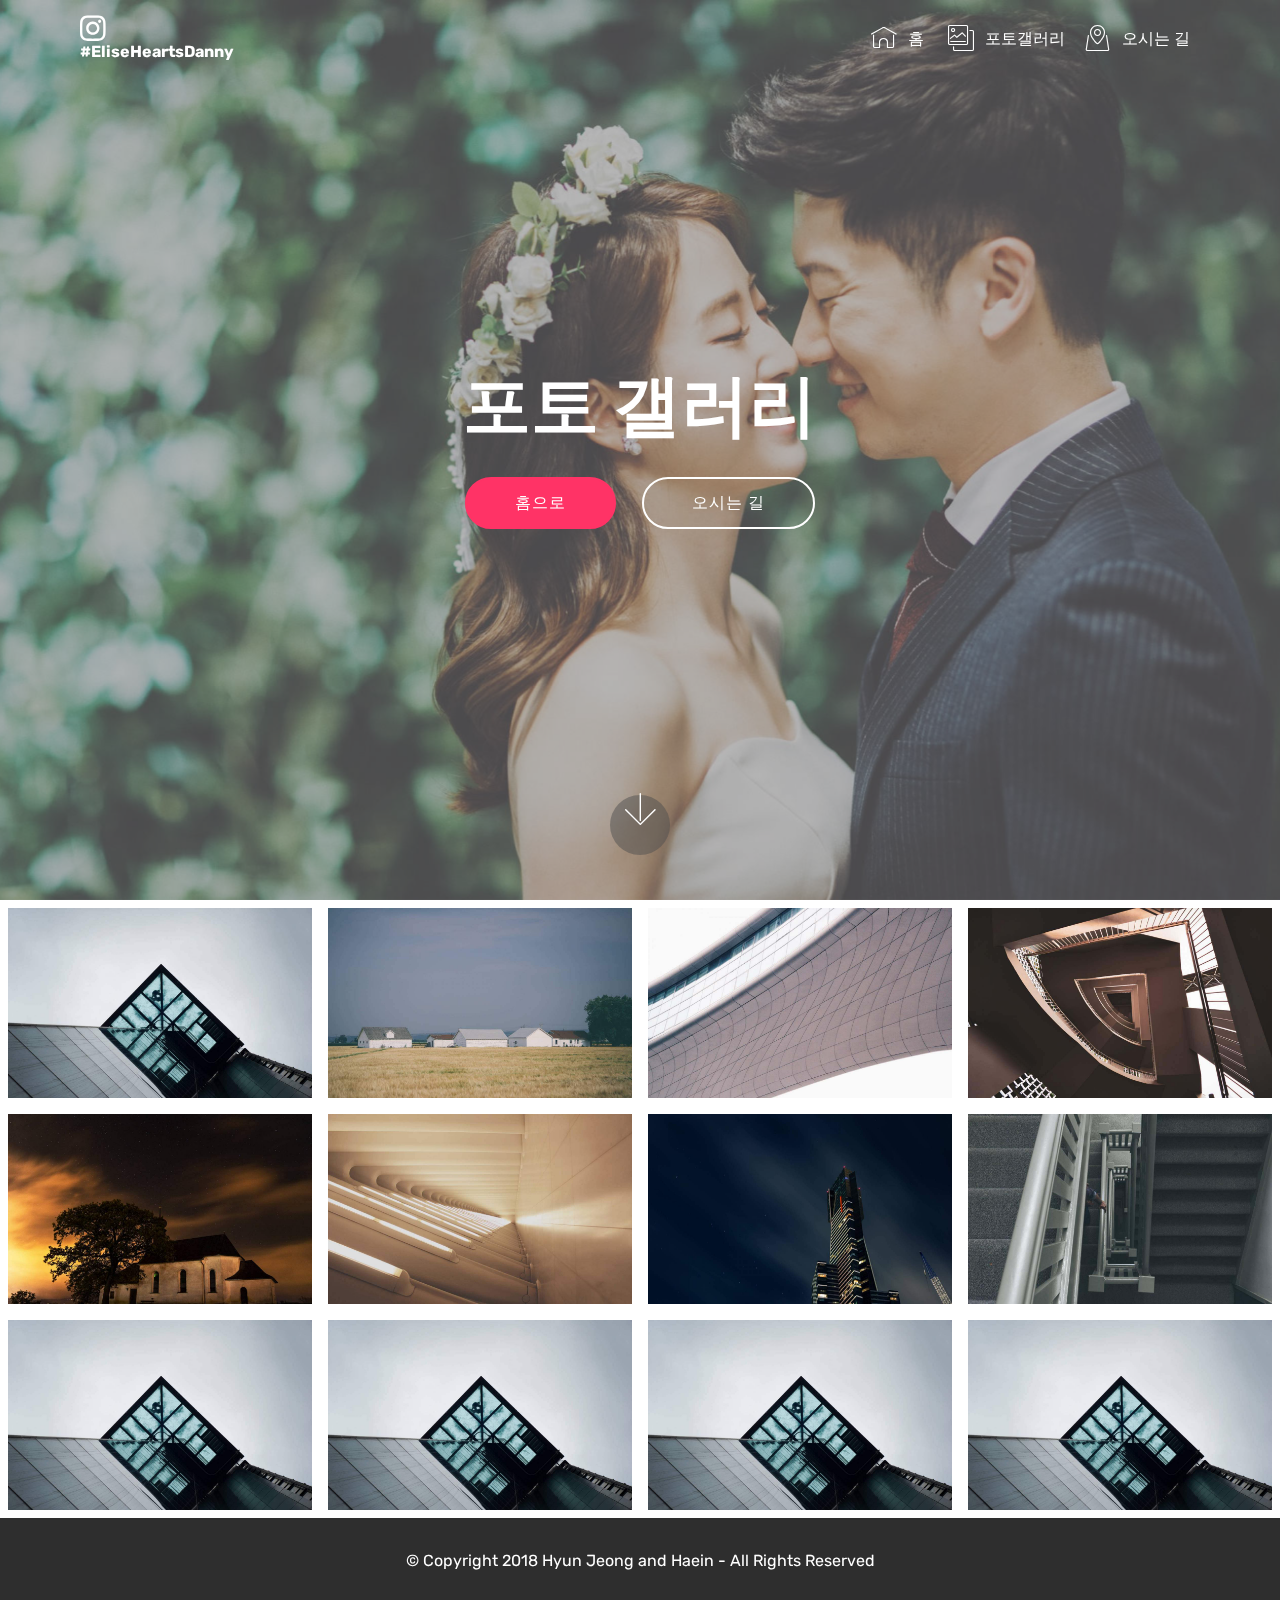
==== commit 2b8fcd11: "create github pages" ====
--- a/page.html
+++ b/page.html
@@ -51,13 +51,13 @@
                 </li>
                 <li class="nav-item">
                     <a class="nav-link link text-white display-4" href="page.html"><span class="mbri-photos mbr-iconfont mbr-iconfont-btn"></span>포토갤러리</a>
-                </li><li class="nav-item"><a class="nav-link link text-white display-4" href="page2.html"><span class="mbri-map-pin mbr-iconfont mbr-iconfont-btn"></span>오시는 길<br></a></li><li class="nav-item"><a class="nav-link link text-white display-4" href="page4.html"><span class="mbri-letter mbr-iconfont mbr-iconfont-btn"></span>연락하기<br></a></li></ul>
+                </li><li class="nav-item"><a class="nav-link link text-white display-4" href="page2.html"><span class="mbri-map-pin mbr-iconfont mbr-iconfont-btn"></span>오시는 길<br></a></li></ul>
             
         </div>
     </nav>
 </section>
 
-<section class="engine"><a href="https://mobirise.info/k">how to develop own website</a></section><section class="cid-ra7NnLpXkt mbr-fullscreen mbr-parallax-background" id="header2-1x">
+<section class="engine"><a href="https://mobirise.info/f">easy website maker</a></section><section class="cid-ra7NnLpXkt mbr-fullscreen mbr-parallax-background" id="header2-1x">
 
     
 
--- a/assets/mobirise/css/mbr-additional.css
+++ b/assets/mobirise/css/mbr-additional.css
@@ -3237,438 +3237,3 @@
   padding-bottom: 30px;
   background-color: #2e2e2e;
 }
-.cid-r9FA1rceeF .navbar {
-  padding: .5rem 0;
-  background: #333333;
-  transition: none;
-  min-height: 77px;
-}
-.cid-r9FA1rceeF .navbar-dropdown.bg-color.transparent.opened {
-  background: #333333;
-}
-.cid-r9FA1rceeF a {
-  font-style: normal;
-}
-.cid-r9FA1rceeF .nav-item span {
-  padding-right: 0.4em;
-  line-height: 0.5em;
-  vertical-align: text-bottom;
-  position: relative;
-  text-decoration: none;
-}
-.cid-r9FA1rceeF .nav-item a {
-  display: -webkit-flex;
-  align-items: center;
-  justify-content: center;
-  padding: 0.7rem 0 !important;
-  margin: 0rem .65rem !important;
-  -webkit-align-items: center;
-  -webkit-justify-content: center;
-}
-.cid-r9FA1rceeF .nav-item:focus,
-.cid-r9FA1rceeF .nav-link:focus {
-  outline: none;
-}
-.cid-r9FA1rceeF .btn {
-  padding: 0.4rem 1.5rem;
-  display: -webkit-inline-flex;
-  align-items: center;
-  -webkit-align-items: center;
-}
-.cid-r9FA1rceeF .btn .mbr-iconfont {
-  font-size: 1.6rem;
-}
-.cid-r9FA1rceeF .menu-logo {
-  margin-right: auto;
-}
-.cid-r9FA1rceeF .menu-logo .navbar-brand {
-  display: -webkit-flex;
-  margin-left: 5rem;
-  padding: 0;
-  transition: padding .2s;
-  min-height: 3.8rem;
-  align-items: center;
-  -webkit-align-items: center;
-}
-.cid-r9FA1rceeF .menu-logo .navbar-brand .navbar-caption-wrap {
-  display: -webkit-flex;
-  -webkit-align-items: center;
-  align-items: center;
-  word-break: break-word;
-  min-width: 7rem;
-  margin: .3rem 0;
-}
-.cid-r9FA1rceeF .menu-logo .navbar-brand .navbar-caption-wrap .navbar-caption {
-  line-height: 1.2rem !important;
-  padding-right: 2rem;
-}
-.cid-r9FA1rceeF .menu-logo .navbar-brand .navbar-logo {
-  font-size: 4rem;
-  transition: font-size 0.25s;
-}
-.cid-r9FA1rceeF .menu-logo .navbar-brand .navbar-logo img {
-  display: -webkit-flex;
-}
-.cid-r9FA1rceeF .menu-logo .navbar-brand .navbar-logo .mbr-iconfont {
-  transition: font-size 0.25s;
-}
-.cid-r9FA1rceeF .navbar-toggleable-sm .navbar-collapse {
-  justify-content: flex-end;
-  -webkit-justify-content: flex-end;
-  padding-right: 5rem;
-  width: auto;
-}
-.cid-r9FA1rceeF .navbar-toggleable-sm .navbar-collapse .navbar-nav {
-  flex-wrap: wrap;
-  -webkit-flex-wrap: wrap;
-  padding-left: 0;
-}
-.cid-r9FA1rceeF .navbar-toggleable-sm .navbar-collapse .navbar-nav .nav-item {
-  -webkit-align-self: center;
-  align-self: center;
-}
-.cid-r9FA1rceeF .navbar-toggleable-sm .navbar-collapse .navbar-buttons {
-  padding-left: 0;
-  padding-bottom: 0;
-}
-.cid-r9FA1rceeF .dropdown .dropdown-menu {
-  background: #333333;
-  display: none;
-  position: absolute;
-  min-width: 5rem;
-  padding-top: 1.4rem;
-  padding-bottom: 1.4rem;
-  text-align: left;
-}
-.cid-r9FA1rceeF .dropdown .dropdown-menu .dropdown-item {
-  width: auto;
-  padding: 0.235em 1.5385em 0.235em 1.5385em !important;
-}
-.cid-r9FA1rceeF .dropdown .dropdown-menu .dropdown-item::after {
-  right: 0.5rem;
-}
-.cid-r9FA1rceeF .dropdown .dropdown-menu .dropdown-submenu {
-  margin: 0;
-}
-.cid-r9FA1rceeF .dropdown.open > .dropdown-menu {
-  display: block;
-}
-.cid-r9FA1rceeF .navbar-toggleable-sm.opened:after {
-  position: absolute;
-  width: 100vw;
-  height: 100vh;
-  content: '';
-  background-color: rgba(0, 0, 0, 0.1);
-  left: 0;
-  bottom: 0;
-  transform: translateY(100%);
-  -webkit-transform: translateY(100%);
-  z-index: 1000;
-}
-.cid-r9FA1rceeF .navbar.navbar-short {
-  min-height: 60px;
-  transition: all .2s;
-}
-.cid-r9FA1rceeF .navbar.navbar-short .navbar-toggler-right {
-  top: 20px;
-}
-.cid-r9FA1rceeF .navbar.navbar-short .navbar-logo a {
-  font-size: 2.5rem !important;
-  line-height: 2.5rem;
-  transition: font-size 0.25s;
-}
-.cid-r9FA1rceeF .navbar.navbar-short .navbar-logo a .mbr-iconfont {
-  font-size: 2.5rem !important;
-}
-.cid-r9FA1rceeF .navbar.navbar-short .navbar-logo a img {
-  height: 3rem !important;
-}
-.cid-r9FA1rceeF .navbar.navbar-short .navbar-brand {
-  min-height: 3rem;
-}
-.cid-r9FA1rceeF button.navbar-toggler {
-  width: 31px;
-  height: 18px;
-  cursor: pointer;
-  transition: all .2s;
-  top: 1.5rem;
-  right: 1rem;
-}
-.cid-r9FA1rceeF button.navbar-toggler:focus {
-  outline: none;
-}
-.cid-r9FA1rceeF button.navbar-toggler .hamburger span {
-  position: absolute;
-  right: 0;
-  width: 30px;
-  height: 2px;
-  border-right: 5px;
-  background-color: #ffffff;
-}
-.cid-r9FA1rceeF button.navbar-toggler .hamburger span:nth-child(1) {
-  top: 0;
-  transition: all .2s;
-}
-.cid-r9FA1rceeF button.navbar-toggler .hamburger span:nth-child(2) {
-  top: 8px;
-  transition: all .15s;
-}
-.cid-r9FA1rceeF button.navbar-toggler .hamburger span:nth-child(3) {
-  top: 8px;
-  transition: all .15s;
-}
-.cid-r9FA1rceeF button.navbar-toggler .hamburger span:nth-child(4) {
-  top: 16px;
-  transition: all .2s;
-}
-.cid-r9FA1rceeF nav.opened .hamburger span:nth-child(1) {
-  top: 8px;
-  width: 0;
-  opacity: 0;
-  right: 50%;
-  transition: all .2s;
-}
-.cid-r9FA1rceeF nav.opened .hamburger span:nth-child(2) {
-  -webkit-transform: rotate(45deg);
-  transform: rotate(45deg);
-  transition: all .25s;
-}
-.cid-r9FA1rceeF nav.opened .hamburger span:nth-child(3) {
-  -webkit-transform: rotate(-45deg);
-  transform: rotate(-45deg);
-  transition: all .25s;
-}
-.cid-r9FA1rceeF nav.opened .hamburger span:nth-child(4) {
-  top: 8px;
-  width: 0;
-  opacity: 0;
-  right: 50%;
-  transition: all .2s;
-}
-.cid-r9FA1rceeF .collapsed.navbar-expand {
-  flex-direction: column;
-  -webkit-flex-direction: column;
-}
-.cid-r9FA1rceeF .collapsed .btn {
-  display: -webkit-flex;
-}
-.cid-r9FA1rceeF .collapsed .navbar-collapse {
-  display: none !important;
-  padding-right: 0 !important;
-}
-.cid-r9FA1rceeF .collapsed .navbar-collapse.collapsing,
-.cid-r9FA1rceeF .collapsed .navbar-collapse.show {
-  display: block !important;
-}
-.cid-r9FA1rceeF .collapsed .navbar-collapse.collapsing .navbar-nav,
-.cid-r9FA1rceeF .collapsed .navbar-collapse.show .navbar-nav {
-  display: block;
-  text-align: center;
-}
-.cid-r9FA1rceeF .collapsed .navbar-collapse.collapsing .navbar-nav .nav-item,
-.cid-r9FA1rceeF .collapsed .navbar-collapse.show .navbar-nav .nav-item {
-  clear: both;
-}
-.cid-r9FA1rceeF .collapsed .navbar-collapse.collapsing .navbar-nav .nav-item:last-child,
-.cid-r9FA1rceeF .collapsed .navbar-collapse.show .navbar-nav .nav-item:last-child {
-  margin-bottom: 1rem;
-}
-.cid-r9FA1rceeF .collapsed .navbar-collapse.collapsing .navbar-buttons,
-.cid-r9FA1rceeF .collapsed .navbar-collapse.show .navbar-buttons {
-  text-align: center;
-}
-.cid-r9FA1rceeF .collapsed .navbar-collapse.collapsing .navbar-buttons:last-child,
-.cid-r9FA1rceeF .collapsed .navbar-collapse.show .navbar-buttons:last-child {
-  margin-bottom: 1rem;
-}
-.cid-r9FA1rceeF .collapsed button.navbar-toggler {
-  display: block;
-}
-.cid-r9FA1rceeF .collapsed .navbar-brand {
-  margin-left: 1rem !important;
-}
-.cid-r9FA1rceeF .collapsed .navbar-toggleable-sm {
-  flex-direction: column;
-  -webkit-flex-direction: column;
-}
-.cid-r9FA1rceeF .collapsed .dropdown .dropdown-menu {
-  width: 100%;
-  text-align: center;
-  position: relative;
-  opacity: 0;
-  display: block;
-  height: 0;
-  visibility: hidden;
-  padding: 0;
-  transition-duration: .5s;
-  transition-property: opacity,padding,height;
-}
-.cid-r9FA1rceeF .collapsed .dropdown.open > .dropdown-menu {
-  position: relative;
-  opacity: 1;
-  height: auto;
-  padding: 1.4rem 0;
-  visibility: visible;
-}
-.cid-r9FA1rceeF .collapsed .dropdown .dropdown-submenu {
-  left: 0;
-  text-align: center;
-  width: 100%;
-}
-.cid-r9FA1rceeF .collapsed .dropdown .dropdown-toggle[data-toggle="dropdown-submenu"]::after {
-  margin-top: 0;
-  position: inherit;
-  right: 0;
-  top: 50%;
-  display: inline-block;
-  width: 0;
-  height: 0;
-  margin-left: .3em;
-  vertical-align: middle;
-  content: "";
-  border-top: .30em solid;
-  border-right: .30em solid transparent;
-  border-left: .30em solid transparent;
-}
-@media (max-width: 991px) {
-  .cid-r9FA1rceeF .navbar-expand {
-    flex-direction: column;
-    -webkit-flex-direction: column;
-  }
-  .cid-r9FA1rceeF img {
-    height: 3.8rem !important;
-  }
-  .cid-r9FA1rceeF .btn {
-    display: -webkit-flex;
-  }
-  .cid-r9FA1rceeF button.navbar-toggler {
-    display: block;
-  }
-  .cid-r9FA1rceeF .navbar-brand {
-    margin-left: 1rem !important;
-  }
-  .cid-r9FA1rceeF .navbar-toggleable-sm {
-    flex-direction: column;
-    -webkit-flex-direction: column;
-  }
-  .cid-r9FA1rceeF .navbar-collapse {
-    display: none !important;
-    padding-right: 0 !important;
-  }
-  .cid-r9FA1rceeF .navbar-collapse.collapsing,
-  .cid-r9FA1rceeF .navbar-collapse.show {
-    display: block !important;
-  }
-  .cid-r9FA1rceeF .navbar-collapse.collapsing .navbar-nav,
-  .cid-r9FA1rceeF .navbar-collapse.show .navbar-nav {
-    display: block;
-    text-align: center;
-  }
-  .cid-r9FA1rceeF .navbar-collapse.collapsing .navbar-nav .nav-item,
-  .cid-r9FA1rceeF .navbar-collapse.show .navbar-nav .nav-item {
-    clear: both;
-  }
-  .cid-r9FA1rceeF .navbar-collapse.collapsing .navbar-nav .nav-item:last-child,
-  .cid-r9FA1rceeF .navbar-collapse.show .navbar-nav .nav-item:last-child {
-    margin-bottom: 1rem;
-  }
-  .cid-r9FA1rceeF .navbar-collapse.collapsing .navbar-buttons,
-  .cid-r9FA1rceeF .navbar-collapse.show .navbar-buttons {
-    text-align: center;
-  }
-  .cid-r9FA1rceeF .navbar-collapse.collapsing .navbar-buttons:last-child,
-  .cid-r9FA1rceeF .navbar-collapse.show .navbar-buttons:last-child {
-    margin-bottom: 1rem;
-  }
-  .cid-r9FA1rceeF .dropdown .dropdown-menu {
-    width: 100%;
-    text-align: center;
-    position: relative;
-    opacity: 0;
-    display: block;
-    height: 0;
-    visibility: hidden;
-    padding: 0;
-    transition-duration: .5s;
-    transition-property: opacity,padding,height;
-  }
-  .cid-r9FA1rceeF .dropdown.open > .dropdown-menu {
-    position: relative;
-    opacity: 1;
-    height: auto;
-    padding: 1.4rem 0;
-    visibility: visible;
-  }
-  .cid-r9FA1rceeF .dropdown .dropdown-submenu {
-    left: 0;
-    text-align: center;
-    width: 100%;
-  }
-  .cid-r9FA1rceeF .dropdown .dropdown-toggle[data-toggle="dropdown-submenu"]::after {
-    margin-top: 0;
-    position: inherit;
-    right: 0;
-    top: 50%;
-    display: inline-block;
-    width: 0;
-    height: 0;
-    margin-left: .3em;
-    vertical-align: middle;
-    content: "";
-    border-top: .30em solid;
-    border-right: .30em solid transparent;
-    border-left: .30em solid transparent;
-  }
-}
-@media (min-width: 767px) {
-  .cid-r9FA1rceeF .menu-logo {
-    flex-shrink: 0;
-    -webkit-flex-shrink: 0;
-  }
-}
-.cid-r9FA1rceeF .navbar-collapse {
-  flex-basis: auto;
-  -webkit-flex-basis: auto;
-}
-.cid-r9FA1rceeF .nav-link:hover,
-.cid-r9FA1rceeF .dropdown-item:hover {
-  color: #c1c1c1 !important;
-}
-.cid-ra7R5IlQDe {
-  padding-top: 90px;
-  padding-bottom: 90px;
-  background-image: url("../../../assets/images/2d01ba70-9470-4df3-bcd7-3b53af43f7d6-2000x1379.jpg");
-}
-.cid-ra7R5IlQDe .title {
-  margin-bottom: 2rem;
-}
-.cid-ra7R5IlQDe .mbr-section-subtitle {
-  color: #ffffff;
-}
-.cid-ra7R5IlQDe a:not([href]):not([tabindex]) {
-  color: #fff;
-  border-radius: 3px;
-}
-.cid-ra7R5IlQDe a.btn-white:not([href]):not([tabindex]) {
-  color: #333;
-}
-.cid-ra7R5IlQDe .multi-horizontal {
-  flex-grow: 1;
-  -webkit-flex-grow: 1;
-  max-width: 100%;
-}
-.cid-ra7R5IlQDe .input-group-btn {
-  display: block;
-  text-align: center;
-}
-.cid-ra7R5IlQDe H2 {
-  color: #ffffff;
-}
-.cid-ra7R5IlQDe LABEL {
-  color: #ffffff;
-}
-.cid-ra7RHDhU0T {
-  padding-top: 30px;
-  padding-bottom: 30px;
-  background-color: #2e2e2e;
-}
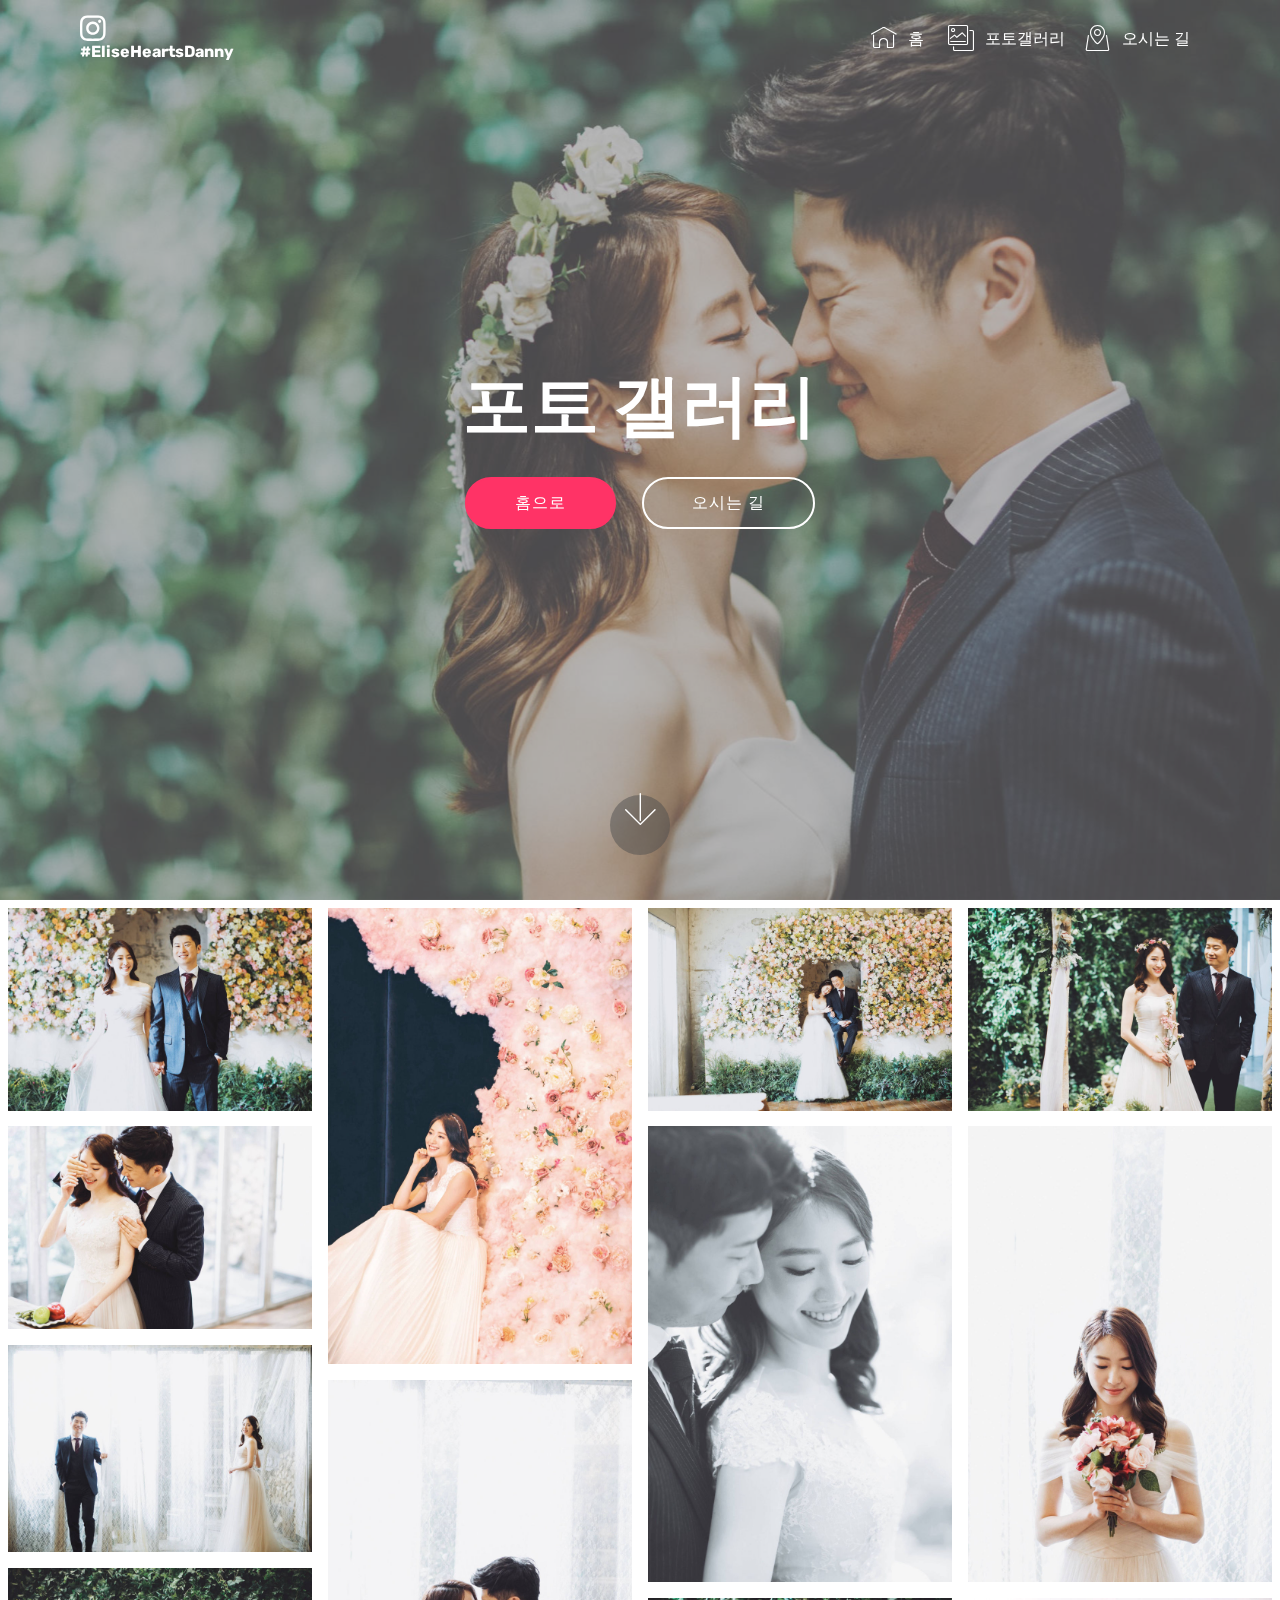
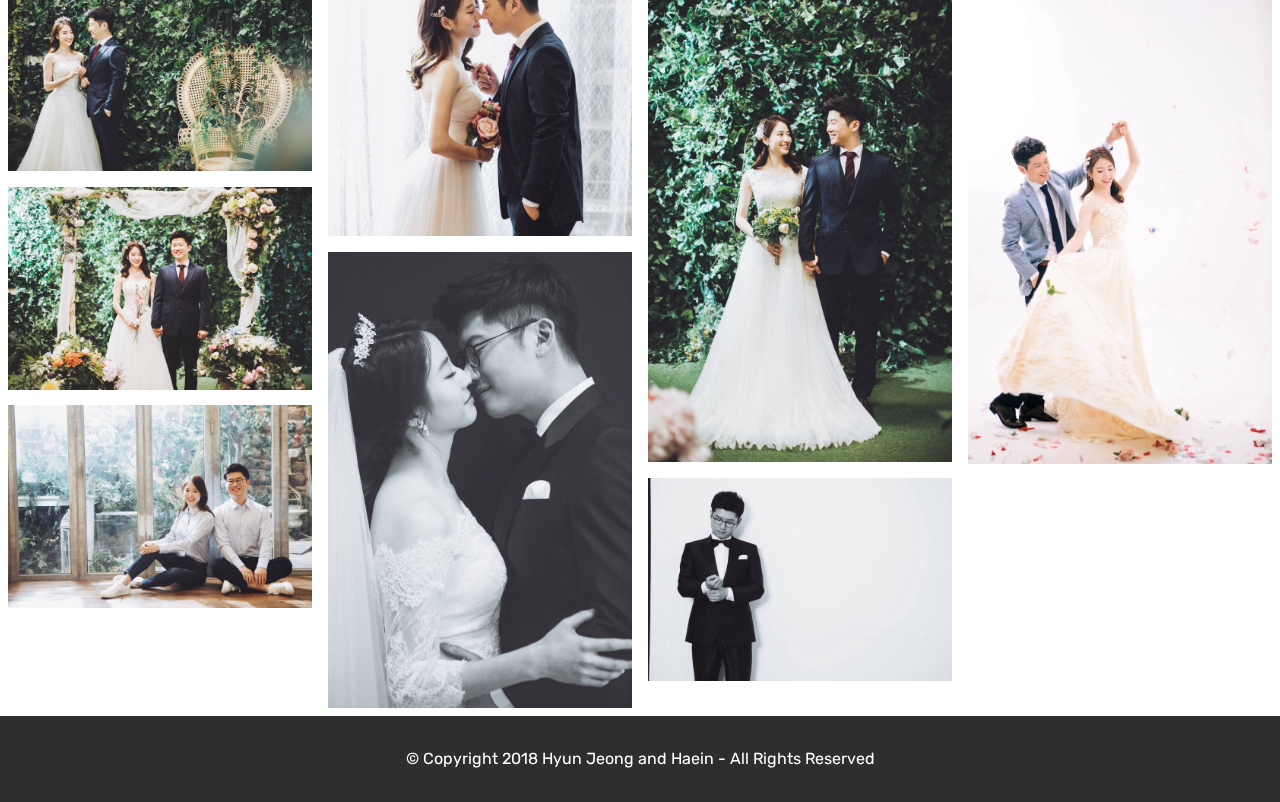
==== commit 1a2bb776: "create github pages" ====
--- a/page.html
+++ b/page.html
@@ -57,7 +57,7 @@
     </nav>
 </section>
 
-<section class="engine"><a href="https://mobirise.info/f">easy website maker</a></section><section class="cid-ra7NnLpXkt mbr-fullscreen mbr-parallax-background" id="header2-1x">
+<section class="engine"><a href="https://mobirise.info/k">develop your own website</a></section><section class="cid-ra7NnLpXkt mbr-fullscreen mbr-parallax-background" id="header2-1x">
 
     
 
@@ -87,7 +87,7 @@
     
 
     <div>
-        <div><!-- Filter --><!-- Gallery --><div class="mbr-gallery-row"><div class="mbr-gallery-layout-default"><div><div><div class="mbr-gallery-item mbr-gallery-item--p1" data-video-url="false" data-tags="Awesome"><div href="#lb-gallery3-25" data-slide-to="0" data-toggle="modal"><img src="assets/images/gallery00.jpg" alt="" title=""><span class="icon-focus"></span></div></div><div class="mbr-gallery-item mbr-gallery-item--p1" data-video-url="false" data-tags="Responsive"><div href="#lb-gallery3-25" data-slide-to="1" data-toggle="modal"><img src="assets/images/gallery01.jpg" alt="" title=""><span class="icon-focus"></span></div></div><div class="mbr-gallery-item mbr-gallery-item--p1" data-video-url="false" data-tags="Creative"><div href="#lb-gallery3-25" data-slide-to="2" data-toggle="modal"><img src="assets/images/gallery02.jpg" alt="" title=""><span class="icon-focus"></span></div></div><div class="mbr-gallery-item mbr-gallery-item--p1" data-video-url="false" data-tags="Animated"><div href="#lb-gallery3-25" data-slide-to="3" data-toggle="modal"><img src="assets/images/gallery03.jpg" alt="" title=""><span class="icon-focus"></span></div></div><div class="mbr-gallery-item mbr-gallery-item--p1" data-video-url="false" data-tags="Awesome"><div href="#lb-gallery3-25" data-slide-to="4" data-toggle="modal"><img src="assets/images/gallery04.jpg" alt="" title=""><span class="icon-focus"></span></div></div><div class="mbr-gallery-item mbr-gallery-item--p1" data-video-url="false" data-tags="Awesome"><div href="#lb-gallery3-25" data-slide-to="5" data-toggle="modal"><img src="assets/images/gallery05.jpg" alt="" title=""><span class="icon-focus"></span></div></div><div class="mbr-gallery-item mbr-gallery-item--p1" data-video-url="false" data-tags="Responsive"><div href="#lb-gallery3-25" data-slide-to="6" data-toggle="modal"><img src="assets/images/gallery06.jpg" alt="" title=""><span class="icon-focus"></span></div></div><div class="mbr-gallery-item mbr-gallery-item--p1" data-video-url="false" data-tags="Animated"><div href="#lb-gallery3-25" data-slide-to="7" data-toggle="modal"><img src="assets/images/gallery07.jpg" alt="" title=""><span class="icon-focus"></span></div></div><div class="mbr-gallery-item mbr-gallery-item--p1" data-video-url="false" data-tags="Awesome"><div href="#lb-gallery3-25" data-slide-to="8" data-toggle="modal"><img src="assets/images/gallery00.jpg" alt="" title=""><span class="icon-focus"></span></div></div><div class="mbr-gallery-item mbr-gallery-item--p1" data-video-url="false" data-tags="Awesome"><div href="#lb-gallery3-25" data-slide-to="9" data-toggle="modal"><img src="assets/images/gallery00.jpg" alt="" title=""><span class="icon-focus"></span></div></div><div class="mbr-gallery-item mbr-gallery-item--p1" data-video-url="false" data-tags="Awesome"><div href="#lb-gallery3-25" data-slide-to="10" data-toggle="modal"><img src="assets/images/gallery00.jpg" alt="" title=""><span class="icon-focus"></span></div></div><div class="mbr-gallery-item mbr-gallery-item--p1" data-video-url="false" data-tags="Awesome"><div href="#lb-gallery3-25" data-slide-to="11" data-toggle="modal"><img src="assets/images/gallery00.jpg" alt="" title=""><span class="icon-focus"></span></div></div></div></div><div class="clearfix"></div></div></div><!-- Lightbox --><div data-app-prevent-settings="" class="mbr-slider modal fade carousel slide" tabindex="-1" data-keyboard="true" data-interval="false" id="lb-gallery3-25"><div class="modal-dialog"><div class="modal-content"><div class="modal-body"><div class="carousel-inner"><div class="carousel-item"><img src="assets/images/gallery00.jpg" alt="" title=""></div><div class="carousel-item"><img src="assets/images/gallery01.jpg" alt="" title=""></div><div class="carousel-item"><img src="assets/images/gallery02.jpg" alt="" title=""></div><div class="carousel-item"><img src="assets/images/gallery03.jpg" alt="" title=""></div><div class="carousel-item"><img src="assets/images/gallery04.jpg" alt="" title=""></div><div class="carousel-item"><img src="assets/images/gallery05.jpg" alt="" title=""></div><div class="carousel-item"><img src="assets/images/gallery06.jpg" alt="" title=""></div><div class="carousel-item"><img src="assets/images/gallery07.jpg" alt="" title=""></div><div class="carousel-item"><img src="assets/images/gallery00.jpg" alt="" title=""></div><div class="carousel-item"><img src="assets/images/gallery00.jpg" alt="" title=""></div><div class="carousel-item"><img src="assets/images/gallery00.jpg" alt="" title=""></div><div class="carousel-item active"><img src="assets/images/gallery00.jpg" alt="" title=""></div></div><a class="carousel-control carousel-control-prev" role="button" data-slide="prev" href="#lb-gallery3-25"><span class="mbri-left mbr-iconfont" aria-hidden="true"></span><span class="sr-only">Previous</span></a><a class="carousel-control carousel-control-next" role="button" data-slide="next" href="#lb-gallery3-25"><span class="mbri-right mbr-iconfont" aria-hidden="true"></span><span class="sr-only">Next</span></a><a class="close" href="#" role="button" data-dismiss="modal"><span class="sr-only">Close</span></a></div></div></div></div></div>
+        <div><!-- Filter --><!-- Gallery --><div class="mbr-gallery-row"><div class="mbr-gallery-layout-default"><div><div><div class="mbr-gallery-item mbr-gallery-item--p1" data-video-url="false" data-tags="Awesome"><div href="#lb-gallery3-25" data-slide-to="0" data-toggle="modal"><img src="assets/images/af9af2e7-8089-4489-8a4c-686db2141f08-6-2000x1333-800x533.jpg" alt="" title=""><span class="icon-focus"></span></div></div><div class="mbr-gallery-item mbr-gallery-item--p1" data-video-url="false" data-tags="Responsive"><div href="#lb-gallery3-25" data-slide-to="1" data-toggle="modal"><img src="assets/images/1f6deeab-655f-448a-ae8e-d8e5fec1e928-1365x2048-800x1200.jpg" alt="" title=""><span class="icon-focus"></span></div></div><div class="mbr-gallery-item mbr-gallery-item--p1" data-video-url="false" data-tags="Creative"><div href="#lb-gallery3-25" data-slide-to="2" data-toggle="modal"><img src="assets/images/9bc7befd-8a60-4487-b2e9-a9de1d6ea26a-1-2000x1333-800x533.jpg" alt="" title=""><span class="icon-focus"></span></div></div><div class="mbr-gallery-item mbr-gallery-item--p1" data-video-url="false" data-tags="Animated"><div href="#lb-gallery3-25" data-slide-to="3" data-toggle="modal"><img src="assets/images/12aa27af-b6da-4853-b952-de8a18fc54cc-2000x1333-800x533.jpg" alt="" title=""><span class="icon-focus"></span></div></div><div class="mbr-gallery-item mbr-gallery-item--p1" data-video-url="false" data-tags="Awesome"><div href="#lb-gallery3-25" data-slide-to="4" data-toggle="modal"><img src="assets/images/39f471b7-54a6-470a-900b-445d0add2bfe-2000x1333-800x533.jpg" alt="" title=""><span class="icon-focus"></span></div></div><div class="mbr-gallery-item mbr-gallery-item--p1" data-video-url="false" data-tags="Awesome"><div href="#lb-gallery3-25" data-slide-to="5" data-toggle="modal"><img src="assets/images/51c10183-8046-4493-8538-49749af10b62-1365x2048-800x1200.jpg" alt="" title=""><span class="icon-focus"></span></div></div><div class="mbr-gallery-item mbr-gallery-item--p1" data-video-url="false" data-tags="Responsive"><div href="#lb-gallery3-25" data-slide-to="6" data-toggle="modal"><img src="assets/images/88af6d47-dd68-492e-bbf2-dff5a7274700-1365x2048-800x1200.jpg" alt="" title=""><span class="icon-focus"></span></div></div><div class="mbr-gallery-item mbr-gallery-item--p1" data-video-url="false" data-tags="Animated"><div href="#lb-gallery3-25" data-slide-to="7" data-toggle="modal"><img src="assets/images/282b58f7-ddd5-4818-bb0e-6952cf628e59-2000x1365-800x546.jpg" alt="" title=""><span class="icon-focus"></span></div></div><div class="mbr-gallery-item mbr-gallery-item--p1" data-video-url="false" data-tags="Awesome"><div href="#lb-gallery3-25" data-slide-to="8" data-toggle="modal"><img src="assets/images/745ec411-13f2-426e-90dd-02784e45577e-1-1365x2048-800x1200.jpg" alt="" title=""><span class="icon-focus"></span></div></div><div class="mbr-gallery-item mbr-gallery-item--p1" data-video-url="false" data-tags="Awesome"><div href="#lb-gallery3-25" data-slide-to="9" data-toggle="modal"><img src="assets/images/4412bf87-2fc5-4fa0-813d-b539518ef5d5-2000x1333-800x533.jpg" alt="" title=""><span class="icon-focus"></span></div></div><div class="mbr-gallery-item mbr-gallery-item--p1" data-video-url="false" data-tags="Awesome"><div href="#lb-gallery3-25" data-slide-to="10" data-toggle="modal"><img src="assets/images/42510eea-1c07-4807-93a6-e71ff64642ae-1365x2083-800x1221.jpg" alt="" title=""><span class="icon-focus"></span></div></div><div class="mbr-gallery-item mbr-gallery-item--p1" data-video-url="false" data-tags="Awesome"><div href="#lb-gallery3-25" data-slide-to="11" data-toggle="modal"><img src="assets/images/c4c66bc4-73dd-4a6c-827f-3093881a326e-1365x2090-800x1225.jpg" alt="" title=""><span class="icon-focus"></span></div></div><div class="mbr-gallery-item mbr-gallery-item--p1" data-video-url="false" data-tags="Awesome"><div href="#lb-gallery3-25" data-slide-to="12" data-toggle="modal"><img src="assets/images/cfe9646e-1309-405c-acb5-5d2812d0d776-2000x1333-800x533.jpg" alt="" title=""><span class="icon-focus"></span></div></div><div class="mbr-gallery-item mbr-gallery-item--p1" data-video-url="false" data-tags="Awesome"><div href="#lb-gallery3-25" data-slide-to="13" data-toggle="modal"><img src="assets/images/e7645007-3b97-42f5-a86d-fb53e0e9d02c-1365x2048-800x1200.jpg" alt="" title=""><span class="icon-focus"></span></div></div><div class="mbr-gallery-item mbr-gallery-item--p1" data-video-url="false" data-tags="Awesome"><div href="#lb-gallery3-25" data-slide-to="14" data-toggle="modal"><img src="assets/images/f0bbffd7-5c23-4c2c-9537-481527aa52e3-2000x1333-800x533.jpg" alt="" title=""><span class="icon-focus"></span></div></div><div class="mbr-gallery-item mbr-gallery-item--p1" data-video-url="false" data-tags="Awesome"><div href="#lb-gallery3-25" data-slide-to="15" data-toggle="modal"><img src="assets/images/79cc4818-36a2-45ad-867e-0583a9deec83-2000x1333-800x533.jpg" alt="" title=""><span class="icon-focus"></span></div></div></div></div><div class="clearfix"></div></div></div><!-- Lightbox --><div data-app-prevent-settings="" class="mbr-slider modal fade carousel slide" tabindex="-1" data-keyboard="true" data-interval="false" id="lb-gallery3-25"><div class="modal-dialog"><div class="modal-content"><div class="modal-body"><div class="carousel-inner"><div class="carousel-item"><img src="assets/images/af9af2e7-8089-4489-8a4c-686db2141f08-6-2000x1333.jpg" alt="" title=""></div><div class="carousel-item"><img src="assets/images/1f6deeab-655f-448a-ae8e-d8e5fec1e928-1365x2048.jpg" alt="" title=""></div><div class="carousel-item"><img src="assets/images/9bc7befd-8a60-4487-b2e9-a9de1d6ea26a-1-2000x1333.jpg" alt="" title=""></div><div class="carousel-item"><img src="assets/images/12aa27af-b6da-4853-b952-de8a18fc54cc-2000x1333.jpg" alt="" title=""></div><div class="carousel-item"><img src="assets/images/39f471b7-54a6-470a-900b-445d0add2bfe-2000x1333.jpg" alt="" title=""></div><div class="carousel-item"><img src="assets/images/51c10183-8046-4493-8538-49749af10b62-1365x2048.jpg" alt="" title=""></div><div class="carousel-item"><img src="assets/images/88af6d47-dd68-492e-bbf2-dff5a7274700-1365x2048.jpg" alt="" title=""></div><div class="carousel-item"><img src="assets/images/282b58f7-ddd5-4818-bb0e-6952cf628e59-2000x1365.jpg" alt="" title=""></div><div class="carousel-item"><img src="assets/images/745ec411-13f2-426e-90dd-02784e45577e-1-1365x2048.jpg" alt="" title=""></div><div class="carousel-item"><img src="assets/images/4412bf87-2fc5-4fa0-813d-b539518ef5d5-2000x1333.jpg" alt="" title=""></div><div class="carousel-item"><img src="assets/images/42510eea-1c07-4807-93a6-e71ff64642ae-1365x2083.jpg" alt="" title=""></div><div class="carousel-item"><img src="assets/images/c4c66bc4-73dd-4a6c-827f-3093881a326e-1365x2090.jpg" alt="" title=""></div><div class="carousel-item"><img src="assets/images/cfe9646e-1309-405c-acb5-5d2812d0d776-2000x1333.jpg" alt="" title=""></div><div class="carousel-item"><img src="assets/images/e7645007-3b97-42f5-a86d-fb53e0e9d02c-1365x2048.jpg" alt="" title=""></div><div class="carousel-item"><img src="assets/images/f0bbffd7-5c23-4c2c-9537-481527aa52e3-2000x1333.jpg" alt="" title=""></div><div class="carousel-item active"><img src="assets/images/79cc4818-36a2-45ad-867e-0583a9deec83-2000x1333.jpg" alt="" title=""></div></div><a class="carousel-control carousel-control-prev" role="button" data-slide="prev" href="#lb-gallery3-25"><span class="mbri-left mbr-iconfont" aria-hidden="true"></span><span class="sr-only">Previous</span></a><a class="carousel-control carousel-control-next" role="button" data-slide="next" href="#lb-gallery3-25"><span class="mbri-right mbr-iconfont" aria-hidden="true"></span><span class="sr-only">Next</span></a><a class="close" href="#" role="button" data-dismiss="modal"><span class="sr-only">Close</span></a></div></div></div></div></div>
     </div>
 
 </section>
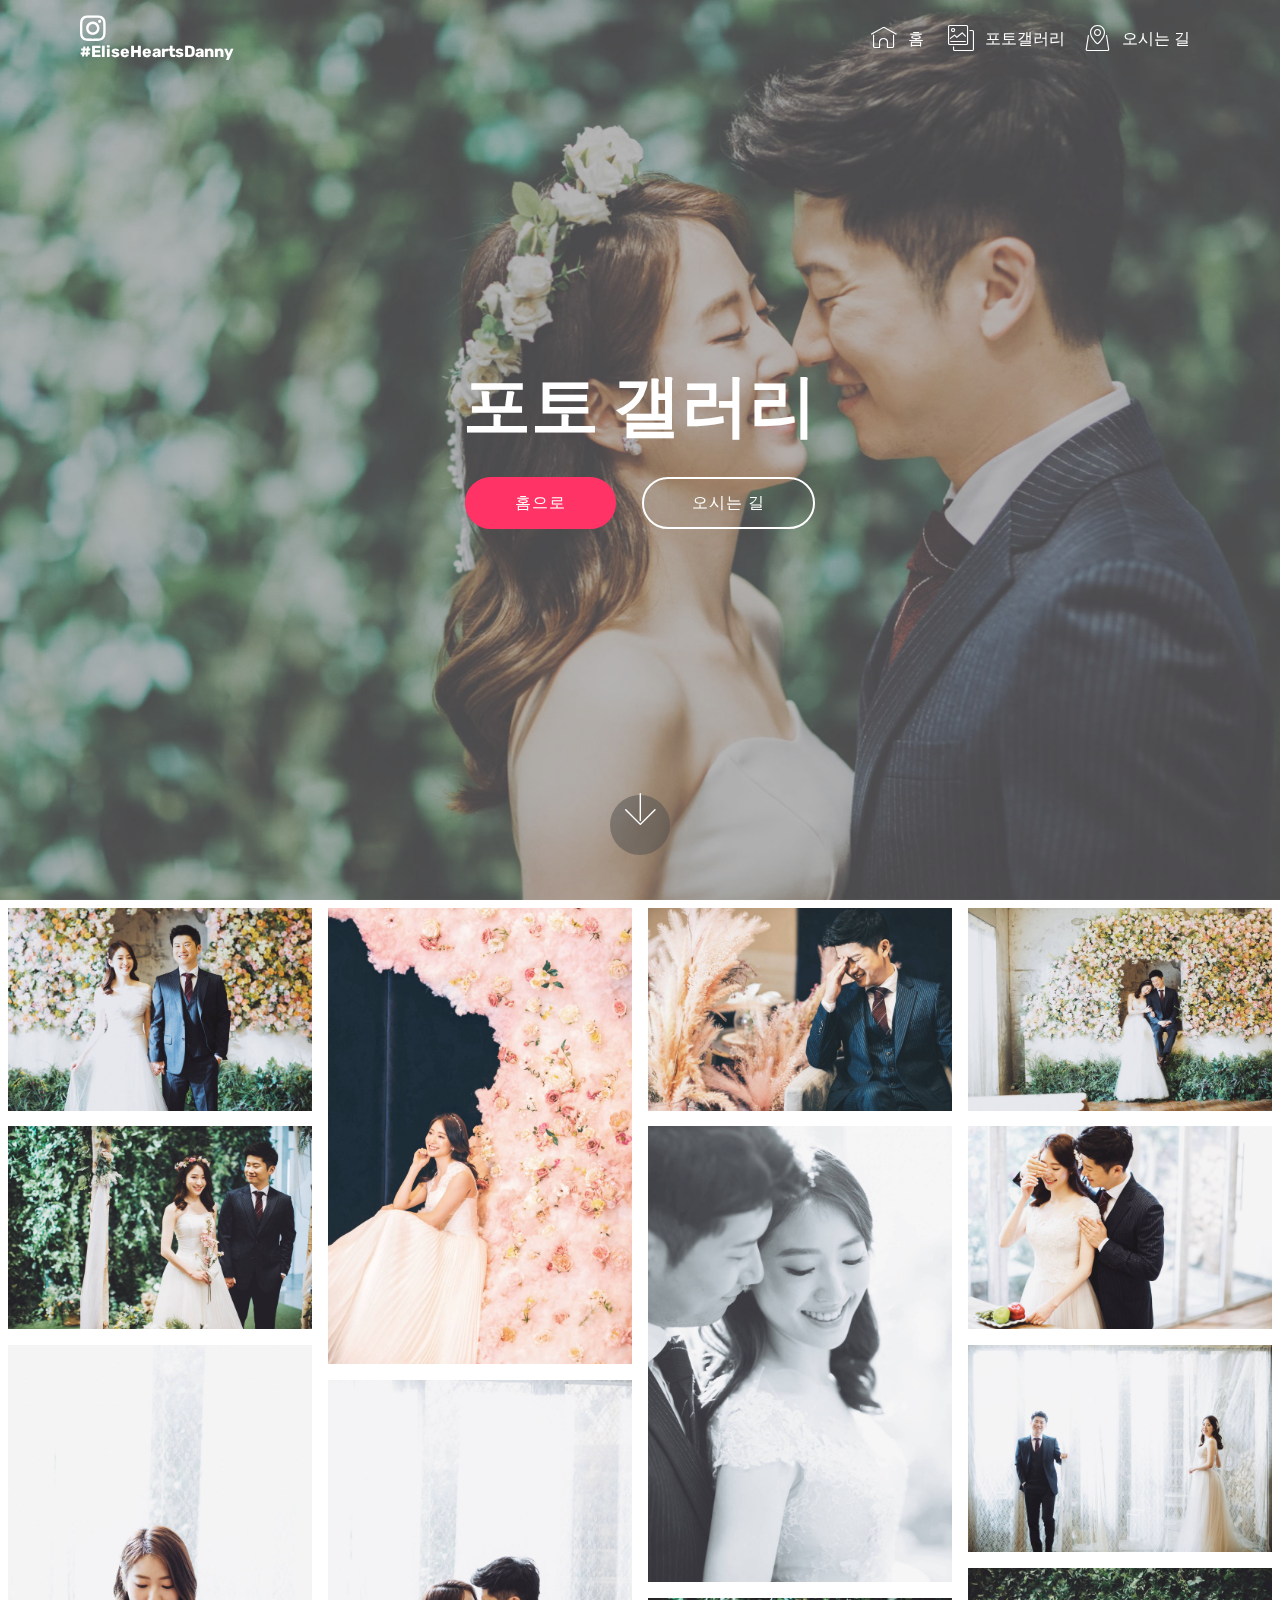
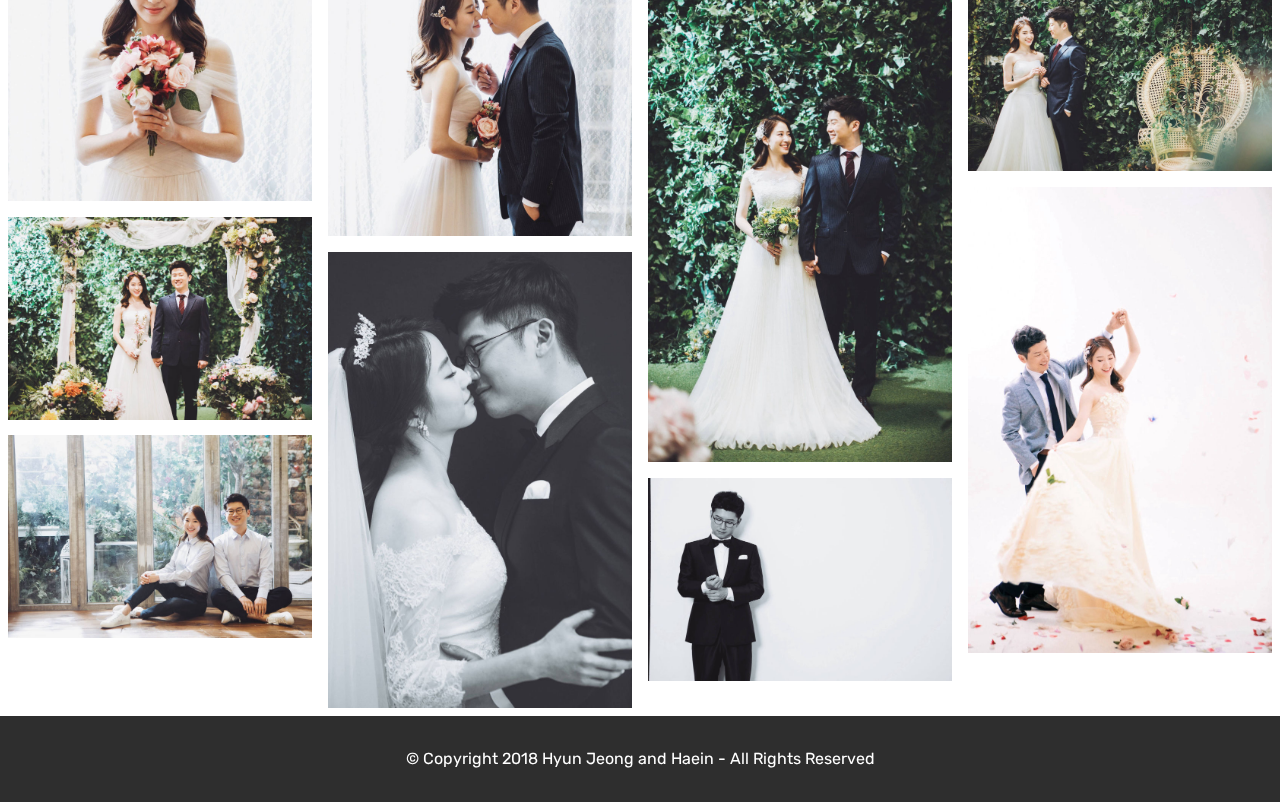
==== commit 384f5088: "create github pages" ====
--- a/page.html
+++ b/page.html
@@ -57,7 +57,7 @@
     </nav>
 </section>
 
-<section class="engine"><a href="https://mobirise.info/k">develop your own website</a></section><section class="cid-ra7NnLpXkt mbr-fullscreen mbr-parallax-background" id="header2-1x">
+<section class="engine"><a href="https://mobirise.info/h">create a web page for free</a></section><section class="cid-ra7NnLpXkt mbr-fullscreen mbr-parallax-background" id="header2-1x">
 
     
 
@@ -87,7 +87,7 @@
     
 
     <div>
-        <div><!-- Filter --><!-- Gallery --><div class="mbr-gallery-row"><div class="mbr-gallery-layout-default"><div><div><div class="mbr-gallery-item mbr-gallery-item--p1" data-video-url="false" data-tags="Awesome"><div href="#lb-gallery3-25" data-slide-to="0" data-toggle="modal"><img src="assets/images/af9af2e7-8089-4489-8a4c-686db2141f08-6-2000x1333-800x533.jpg" alt="" title=""><span class="icon-focus"></span></div></div><div class="mbr-gallery-item mbr-gallery-item--p1" data-video-url="false" data-tags="Responsive"><div href="#lb-gallery3-25" data-slide-to="1" data-toggle="modal"><img src="assets/images/1f6deeab-655f-448a-ae8e-d8e5fec1e928-1365x2048-800x1200.jpg" alt="" title=""><span class="icon-focus"></span></div></div><div class="mbr-gallery-item mbr-gallery-item--p1" data-video-url="false" data-tags="Creative"><div href="#lb-gallery3-25" data-slide-to="2" data-toggle="modal"><img src="assets/images/9bc7befd-8a60-4487-b2e9-a9de1d6ea26a-1-2000x1333-800x533.jpg" alt="" title=""><span class="icon-focus"></span></div></div><div class="mbr-gallery-item mbr-gallery-item--p1" data-video-url="false" data-tags="Animated"><div href="#lb-gallery3-25" data-slide-to="3" data-toggle="modal"><img src="assets/images/12aa27af-b6da-4853-b952-de8a18fc54cc-2000x1333-800x533.jpg" alt="" title=""><span class="icon-focus"></span></div></div><div class="mbr-gallery-item mbr-gallery-item--p1" data-video-url="false" data-tags="Awesome"><div href="#lb-gallery3-25" data-slide-to="4" data-toggle="modal"><img src="assets/images/39f471b7-54a6-470a-900b-445d0add2bfe-2000x1333-800x533.jpg" alt="" title=""><span class="icon-focus"></span></div></div><div class="mbr-gallery-item mbr-gallery-item--p1" data-video-url="false" data-tags="Awesome"><div href="#lb-gallery3-25" data-slide-to="5" data-toggle="modal"><img src="assets/images/51c10183-8046-4493-8538-49749af10b62-1365x2048-800x1200.jpg" alt="" title=""><span class="icon-focus"></span></div></div><div class="mbr-gallery-item mbr-gallery-item--p1" data-video-url="false" data-tags="Responsive"><div href="#lb-gallery3-25" data-slide-to="6" data-toggle="modal"><img src="assets/images/88af6d47-dd68-492e-bbf2-dff5a7274700-1365x2048-800x1200.jpg" alt="" title=""><span class="icon-focus"></span></div></div><div class="mbr-gallery-item mbr-gallery-item--p1" data-video-url="false" data-tags="Animated"><div href="#lb-gallery3-25" data-slide-to="7" data-toggle="modal"><img src="assets/images/282b58f7-ddd5-4818-bb0e-6952cf628e59-2000x1365-800x546.jpg" alt="" title=""><span class="icon-focus"></span></div></div><div class="mbr-gallery-item mbr-gallery-item--p1" data-video-url="false" data-tags="Awesome"><div href="#lb-gallery3-25" data-slide-to="8" data-toggle="modal"><img src="assets/images/745ec411-13f2-426e-90dd-02784e45577e-1-1365x2048-800x1200.jpg" alt="" title=""><span class="icon-focus"></span></div></div><div class="mbr-gallery-item mbr-gallery-item--p1" data-video-url="false" data-tags="Awesome"><div href="#lb-gallery3-25" data-slide-to="9" data-toggle="modal"><img src="assets/images/4412bf87-2fc5-4fa0-813d-b539518ef5d5-2000x1333-800x533.jpg" alt="" title=""><span class="icon-focus"></span></div></div><div class="mbr-gallery-item mbr-gallery-item--p1" data-video-url="false" data-tags="Awesome"><div href="#lb-gallery3-25" data-slide-to="10" data-toggle="modal"><img src="assets/images/42510eea-1c07-4807-93a6-e71ff64642ae-1365x2083-800x1221.jpg" alt="" title=""><span class="icon-focus"></span></div></div><div class="mbr-gallery-item mbr-gallery-item--p1" data-video-url="false" data-tags="Awesome"><div href="#lb-gallery3-25" data-slide-to="11" data-toggle="modal"><img src="assets/images/c4c66bc4-73dd-4a6c-827f-3093881a326e-1365x2090-800x1225.jpg" alt="" title=""><span class="icon-focus"></span></div></div><div class="mbr-gallery-item mbr-gallery-item--p1" data-video-url="false" data-tags="Awesome"><div href="#lb-gallery3-25" data-slide-to="12" data-toggle="modal"><img src="assets/images/cfe9646e-1309-405c-acb5-5d2812d0d776-2000x1333-800x533.jpg" alt="" title=""><span class="icon-focus"></span></div></div><div class="mbr-gallery-item mbr-gallery-item--p1" data-video-url="false" data-tags="Awesome"><div href="#lb-gallery3-25" data-slide-to="13" data-toggle="modal"><img src="assets/images/e7645007-3b97-42f5-a86d-fb53e0e9d02c-1365x2048-800x1200.jpg" alt="" title=""><span class="icon-focus"></span></div></div><div class="mbr-gallery-item mbr-gallery-item--p1" data-video-url="false" data-tags="Awesome"><div href="#lb-gallery3-25" data-slide-to="14" data-toggle="modal"><img src="assets/images/f0bbffd7-5c23-4c2c-9537-481527aa52e3-2000x1333-800x533.jpg" alt="" title=""><span class="icon-focus"></span></div></div><div class="mbr-gallery-item mbr-gallery-item--p1" data-video-url="false" data-tags="Awesome"><div href="#lb-gallery3-25" data-slide-to="15" data-toggle="modal"><img src="assets/images/79cc4818-36a2-45ad-867e-0583a9deec83-2000x1333-800x533.jpg" alt="" title=""><span class="icon-focus"></span></div></div></div></div><div class="clearfix"></div></div></div><!-- Lightbox --><div data-app-prevent-settings="" class="mbr-slider modal fade carousel slide" tabindex="-1" data-keyboard="true" data-interval="false" id="lb-gallery3-25"><div class="modal-dialog"><div class="modal-content"><div class="modal-body"><div class="carousel-inner"><div class="carousel-item"><img src="assets/images/af9af2e7-8089-4489-8a4c-686db2141f08-6-2000x1333.jpg" alt="" title=""></div><div class="carousel-item"><img src="assets/images/1f6deeab-655f-448a-ae8e-d8e5fec1e928-1365x2048.jpg" alt="" title=""></div><div class="carousel-item"><img src="assets/images/9bc7befd-8a60-4487-b2e9-a9de1d6ea26a-1-2000x1333.jpg" alt="" title=""></div><div class="carousel-item"><img src="assets/images/12aa27af-b6da-4853-b952-de8a18fc54cc-2000x1333.jpg" alt="" title=""></div><div class="carousel-item"><img src="assets/images/39f471b7-54a6-470a-900b-445d0add2bfe-2000x1333.jpg" alt="" title=""></div><div class="carousel-item"><img src="assets/images/51c10183-8046-4493-8538-49749af10b62-1365x2048.jpg" alt="" title=""></div><div class="carousel-item"><img src="assets/images/88af6d47-dd68-492e-bbf2-dff5a7274700-1365x2048.jpg" alt="" title=""></div><div class="carousel-item"><img src="assets/images/282b58f7-ddd5-4818-bb0e-6952cf628e59-2000x1365.jpg" alt="" title=""></div><div class="carousel-item"><img src="assets/images/745ec411-13f2-426e-90dd-02784e45577e-1-1365x2048.jpg" alt="" title=""></div><div class="carousel-item"><img src="assets/images/4412bf87-2fc5-4fa0-813d-b539518ef5d5-2000x1333.jpg" alt="" title=""></div><div class="carousel-item"><img src="assets/images/42510eea-1c07-4807-93a6-e71ff64642ae-1365x2083.jpg" alt="" title=""></div><div class="carousel-item"><img src="assets/images/c4c66bc4-73dd-4a6c-827f-3093881a326e-1365x2090.jpg" alt="" title=""></div><div class="carousel-item"><img src="assets/images/cfe9646e-1309-405c-acb5-5d2812d0d776-2000x1333.jpg" alt="" title=""></div><div class="carousel-item"><img src="assets/images/e7645007-3b97-42f5-a86d-fb53e0e9d02c-1365x2048.jpg" alt="" title=""></div><div class="carousel-item"><img src="assets/images/f0bbffd7-5c23-4c2c-9537-481527aa52e3-2000x1333.jpg" alt="" title=""></div><div class="carousel-item active"><img src="assets/images/79cc4818-36a2-45ad-867e-0583a9deec83-2000x1333.jpg" alt="" title=""></div></div><a class="carousel-control carousel-control-prev" role="button" data-slide="prev" href="#lb-gallery3-25"><span class="mbri-left mbr-iconfont" aria-hidden="true"></span><span class="sr-only">Previous</span></a><a class="carousel-control carousel-control-next" role="button" data-slide="next" href="#lb-gallery3-25"><span class="mbri-right mbr-iconfont" aria-hidden="true"></span><span class="sr-only">Next</span></a><a class="close" href="#" role="button" data-dismiss="modal"><span class="sr-only">Close</span></a></div></div></div></div></div>
+        <div><!-- Filter --><!-- Gallery --><div class="mbr-gallery-row"><div class="mbr-gallery-layout-default"><div><div><div class="mbr-gallery-item mbr-gallery-item--p1" data-video-url="false" data-tags="Awesome"><div href="#lb-gallery3-25" data-slide-to="0" data-toggle="modal"><img src="assets/images/af9af2e7-8089-4489-8a4c-686db2141f08-6-2000x1333-800x533.jpg" alt="" title=""><span class="icon-focus"></span></div></div><div class="mbr-gallery-item mbr-gallery-item--p1" data-video-url="false" data-tags="Responsive"><div href="#lb-gallery3-25" data-slide-to="1" data-toggle="modal"><img src="assets/images/1f6deeab-655f-448a-ae8e-d8e5fec1e928-1365x2048-800x1200.jpg" alt="" title=""><span class="icon-focus"></span></div></div><div class="mbr-gallery-item mbr-gallery-item--p1" data-video-url="false" data-tags="Awesome"><div href="#lb-gallery3-25" data-slide-to="2" data-toggle="modal"><img src="assets/images/878781d9-b8ae-485a-9c13-27ed08d3cbf9-1334x890-800x534.jpg" alt="" title=""><span class="icon-focus"></span></div></div><div class="mbr-gallery-item mbr-gallery-item--p1" data-video-url="false" data-tags="Creative"><div href="#lb-gallery3-25" data-slide-to="3" data-toggle="modal"><img src="assets/images/9bc7befd-8a60-4487-b2e9-a9de1d6ea26a-1-2000x1333-800x533.jpg" alt="" title=""><span class="icon-focus"></span></div></div><div class="mbr-gallery-item mbr-gallery-item--p1" data-video-url="false" data-tags="Animated"><div href="#lb-gallery3-25" data-slide-to="4" data-toggle="modal"><img src="assets/images/12aa27af-b6da-4853-b952-de8a18fc54cc-2000x1333-800x533.jpg" alt="" title=""><span class="icon-focus"></span></div></div><div class="mbr-gallery-item mbr-gallery-item--p1" data-video-url="false" data-tags="Awesome"><div href="#lb-gallery3-25" data-slide-to="5" data-toggle="modal"><img src="assets/images/39f471b7-54a6-470a-900b-445d0add2bfe-2000x1333-800x533.jpg" alt="" title=""><span class="icon-focus"></span></div></div><div class="mbr-gallery-item mbr-gallery-item--p1" data-video-url="false" data-tags="Awesome"><div href="#lb-gallery3-25" data-slide-to="6" data-toggle="modal"><img src="assets/images/51c10183-8046-4493-8538-49749af10b62-1365x2048-800x1200.jpg" alt="" title=""><span class="icon-focus"></span></div></div><div class="mbr-gallery-item mbr-gallery-item--p1" data-video-url="false" data-tags="Responsive"><div href="#lb-gallery3-25" data-slide-to="7" data-toggle="modal"><img src="assets/images/88af6d47-dd68-492e-bbf2-dff5a7274700-1365x2048-800x1200.jpg" alt="" title=""><span class="icon-focus"></span></div></div><div class="mbr-gallery-item mbr-gallery-item--p1" data-video-url="false" data-tags="Animated"><div href="#lb-gallery3-25" data-slide-to="8" data-toggle="modal"><img src="assets/images/282b58f7-ddd5-4818-bb0e-6952cf628e59-2000x1365-800x546.jpg" alt="" title=""><span class="icon-focus"></span></div></div><div class="mbr-gallery-item mbr-gallery-item--p1" data-video-url="false" data-tags="Awesome"><div href="#lb-gallery3-25" data-slide-to="9" data-toggle="modal"><img src="assets/images/745ec411-13f2-426e-90dd-02784e45577e-1-1365x2048-800x1200.jpg" alt="" title=""><span class="icon-focus"></span></div></div><div class="mbr-gallery-item mbr-gallery-item--p1" data-video-url="false" data-tags="Awesome"><div href="#lb-gallery3-25" data-slide-to="10" data-toggle="modal"><img src="assets/images/4412bf87-2fc5-4fa0-813d-b539518ef5d5-2000x1333-800x533.jpg" alt="" title=""><span class="icon-focus"></span></div></div><div class="mbr-gallery-item mbr-gallery-item--p1" data-video-url="false" data-tags="Awesome"><div href="#lb-gallery3-25" data-slide-to="11" data-toggle="modal"><img src="assets/images/42510eea-1c07-4807-93a6-e71ff64642ae-1365x2083-800x1221.jpg" alt="" title=""><span class="icon-focus"></span></div></div><div class="mbr-gallery-item mbr-gallery-item--p1" data-video-url="false" data-tags="Awesome"><div href="#lb-gallery3-25" data-slide-to="12" data-toggle="modal"><img src="assets/images/c4c66bc4-73dd-4a6c-827f-3093881a326e-1365x2090-800x1225.jpg" alt="" title=""><span class="icon-focus"></span></div></div><div class="mbr-gallery-item mbr-gallery-item--p1" data-video-url="false" data-tags="Awesome"><div href="#lb-gallery3-25" data-slide-to="13" data-toggle="modal"><img src="assets/images/cfe9646e-1309-405c-acb5-5d2812d0d776-2000x1333-800x533.jpg" alt="" title=""><span class="icon-focus"></span></div></div><div class="mbr-gallery-item mbr-gallery-item--p1" data-video-url="false" data-tags="Awesome"><div href="#lb-gallery3-25" data-slide-to="14" data-toggle="modal"><img src="assets/images/e7645007-3b97-42f5-a86d-fb53e0e9d02c-1365x2048-800x1200.jpg" alt="" title=""><span class="icon-focus"></span></div></div><div class="mbr-gallery-item mbr-gallery-item--p1" data-video-url="false" data-tags="Awesome"><div href="#lb-gallery3-25" data-slide-to="15" data-toggle="modal"><img src="assets/images/f0bbffd7-5c23-4c2c-9537-481527aa52e3-2000x1333-800x533.jpg" alt="" title=""><span class="icon-focus"></span></div></div><div class="mbr-gallery-item mbr-gallery-item--p1" data-video-url="false" data-tags="Awesome"><div href="#lb-gallery3-25" data-slide-to="16" data-toggle="modal"><img src="assets/images/79cc4818-36a2-45ad-867e-0583a9deec83-2000x1333-800x533.jpg" alt="" title=""><span class="icon-focus"></span></div></div></div></div><div class="clearfix"></div></div></div><!-- Lightbox --><div data-app-prevent-settings="" class="mbr-slider modal fade carousel slide" tabindex="-1" data-keyboard="true" data-interval="false" id="lb-gallery3-25"><div class="modal-dialog"><div class="modal-content"><div class="modal-body"><div class="carousel-inner"><div class="carousel-item"><img src="assets/images/af9af2e7-8089-4489-8a4c-686db2141f08-6-2000x1333.jpg" alt="" title=""></div><div class="carousel-item"><img src="assets/images/1f6deeab-655f-448a-ae8e-d8e5fec1e928-1365x2048.jpg" alt="" title=""></div><div class="carousel-item active"><img src="assets/images/878781d9-b8ae-485a-9c13-27ed08d3cbf9-1334x890.jpg" alt="" title=""></div><div class="carousel-item"><img src="assets/images/9bc7befd-8a60-4487-b2e9-a9de1d6ea26a-1-2000x1333.jpg" alt="" title=""></div><div class="carousel-item"><img src="assets/images/12aa27af-b6da-4853-b952-de8a18fc54cc-2000x1333.jpg" alt="" title=""></div><div class="carousel-item"><img src="assets/images/39f471b7-54a6-470a-900b-445d0add2bfe-2000x1333.jpg" alt="" title=""></div><div class="carousel-item"><img src="assets/images/51c10183-8046-4493-8538-49749af10b62-1365x2048.jpg" alt="" title=""></div><div class="carousel-item"><img src="assets/images/88af6d47-dd68-492e-bbf2-dff5a7274700-1365x2048.jpg" alt="" title=""></div><div class="carousel-item"><img src="assets/images/282b58f7-ddd5-4818-bb0e-6952cf628e59-2000x1365.jpg" alt="" title=""></div><div class="carousel-item"><img src="assets/images/745ec411-13f2-426e-90dd-02784e45577e-1-1365x2048.jpg" alt="" title=""></div><div class="carousel-item"><img src="assets/images/4412bf87-2fc5-4fa0-813d-b539518ef5d5-2000x1333.jpg" alt="" title=""></div><div class="carousel-item"><img src="assets/images/42510eea-1c07-4807-93a6-e71ff64642ae-1365x2083.jpg" alt="" title=""></div><div class="carousel-item"><img src="assets/images/c4c66bc4-73dd-4a6c-827f-3093881a326e-1365x2090.jpg" alt="" title=""></div><div class="carousel-item"><img src="assets/images/cfe9646e-1309-405c-acb5-5d2812d0d776-2000x1333.jpg" alt="" title=""></div><div class="carousel-item"><img src="assets/images/e7645007-3b97-42f5-a86d-fb53e0e9d02c-1365x2048.jpg" alt="" title=""></div><div class="carousel-item"><img src="assets/images/f0bbffd7-5c23-4c2c-9537-481527aa52e3-2000x1333.jpg" alt="" title=""></div><div class="carousel-item"><img src="assets/images/79cc4818-36a2-45ad-867e-0583a9deec83-2000x1333.jpg" alt="" title=""></div></div><a class="carousel-control carousel-control-prev" role="button" data-slide="prev" href="#lb-gallery3-25"><span class="mbri-left mbr-iconfont" aria-hidden="true"></span><span class="sr-only">Previous</span></a><a class="carousel-control carousel-control-next" role="button" data-slide="next" href="#lb-gallery3-25"><span class="mbri-right mbr-iconfont" aria-hidden="true"></span><span class="sr-only">Next</span></a><a class="close" href="#" role="button" data-dismiss="modal"><span class="sr-only">Close</span></a></div></div></div></div></div>
     </div>
 
 </section>
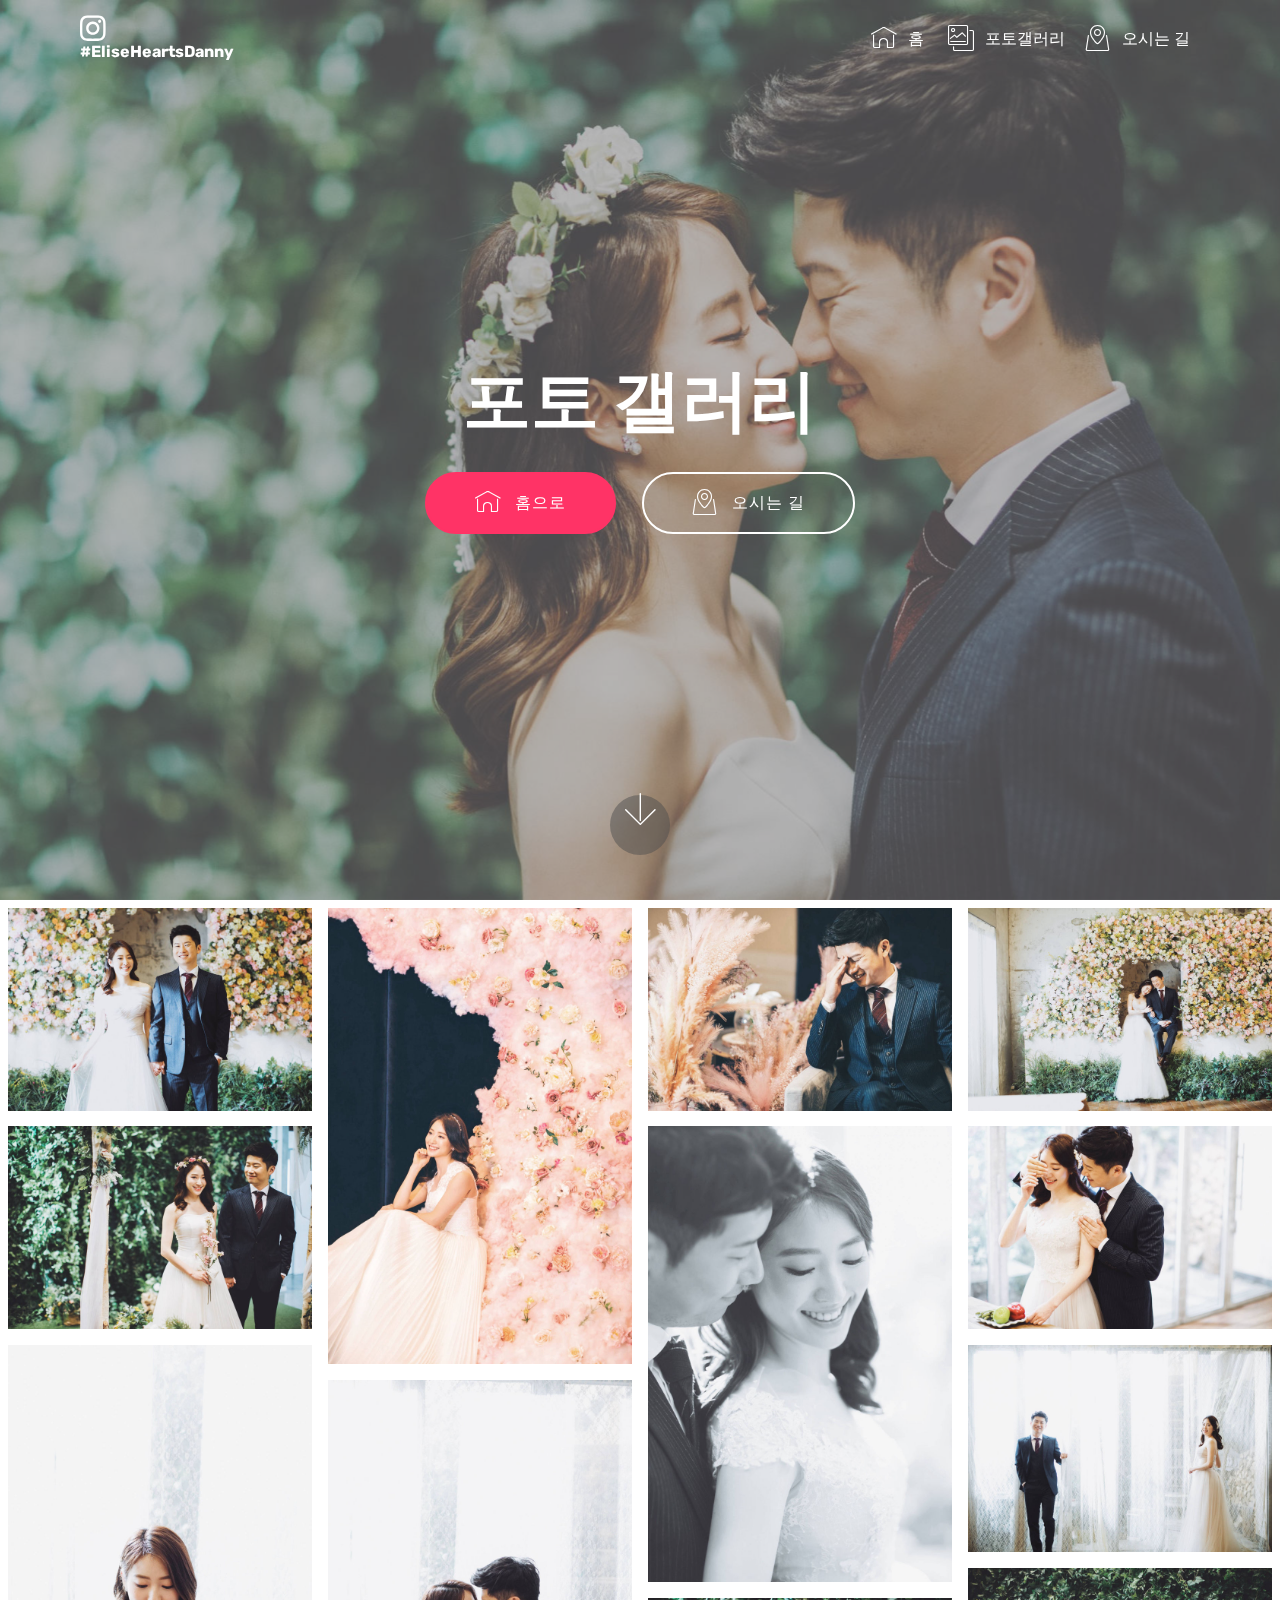
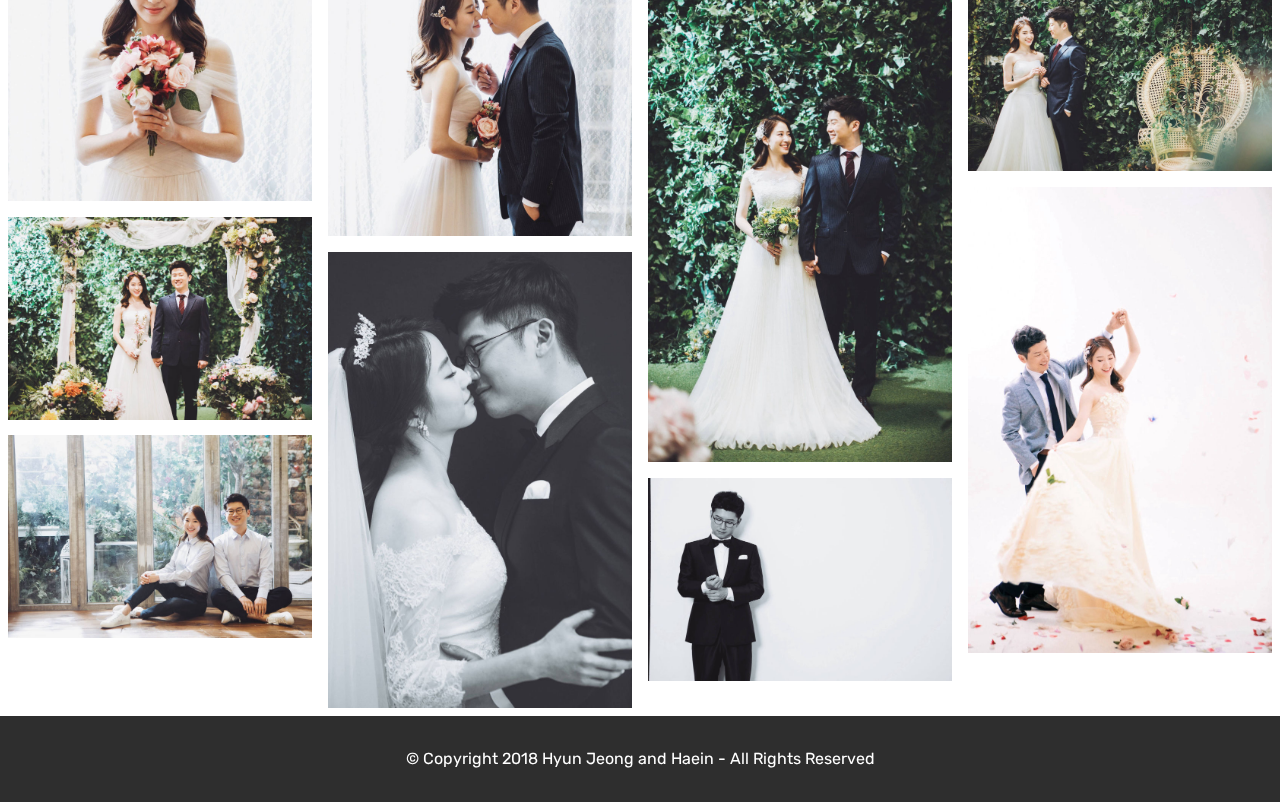
==== commit 4311b402: "create github pages" ====
--- a/page.html
+++ b/page.html
@@ -57,7 +57,7 @@
     </nav>
 </section>
 
-<section class="engine"><a href="https://mobirise.info/h">create a web page for free</a></section><section class="cid-ra7NnLpXkt mbr-fullscreen mbr-parallax-background" id="header2-1x">
+<section class="engine"><a href="https://mobirise.info/b">how to create your own website</a></section><section class="cid-ra7NnLpXkt mbr-fullscreen mbr-parallax-background" id="header2-1x">
 
     
 
@@ -70,8 +70,8 @@
                     포토 갤러리</h1>
                 
                 
-                <div class="mbr-section-btn"><a class="btn btn-md btn-secondary display-4" href="index.html">홈으로</a>
-                    <a class="btn btn-md btn-white-outline display-4" href="page2.html">오시는 길</a></div>
+                <div class="mbr-section-btn"><a class="btn btn-md btn-secondary display-4" href="index.html"><span class="mbri-home mbr-iconfont mbr-iconfont-btn"></span>홈으로</a>
+                    <a class="btn btn-md btn-white-outline display-4" href="page2.html"><span class="mbri-map-pin mbr-iconfont mbr-iconfont-btn"></span>오시는 길</a></div>
             </div>
         </div>
     </div>
--- a/assets/mobirise/css/mbr-additional.css
+++ b/assets/mobirise/css/mbr-additional.css
@@ -1379,6 +1379,29 @@
 .cid-r9Fqbcuisv {
   background-image: url("../../../assets/images/af9af2e7-8089-4489-8a4c-686db2141f08-3-2000x1333.jpg");
 }
+.cid-rakbZEfT5E {
+  padding-top: 30px;
+  padding-bottom: 30px;
+  background-color: #ffffff;
+}
+.cid-rakbZEfT5E .line {
+  background-color: #149dcc;
+  color: #149dcc;
+  align: center;
+  height: 2px;
+  margin: 0 auto;
+}
+.cid-rakbZEfT5E .section-text {
+  padding: 2rem 0;
+}
+.cid-rakbZEfT5E .inner-container {
+  margin: 0 auto;
+}
+@media (max-width: 768px) {
+  .cid-rakbZEfT5E .inner-container {
+    width: 100% !important;
+  }
+}
 .cid-r9FpPmQoL1 {
   padding-top: 90px;
   padding-bottom: 90px;
@@ -1649,15 +1672,18 @@
 .cid-ra7XZERwAo {
   padding-top: 60px;
   padding-bottom: 60px;
-  background-color: #ffffff;
+  background-color: #2e2e2e;
 }
 .cid-ra7XZERwAo .mbr-section-subtitle {
-  color: #767676;
+  color: #efefef;
+}
+.cid-ra7XZERwAo H2 {
+  color: #ffffff;
 }
 .cid-r9FrYjuBpv {
   padding-top: 90px;
   padding-bottom: 90px;
-  background-color: #efefef;
+  background-color: #ffffff;
 }
 .cid-r9FrYjuBpv .mbr-section-subtitle {
   color: #767676;
